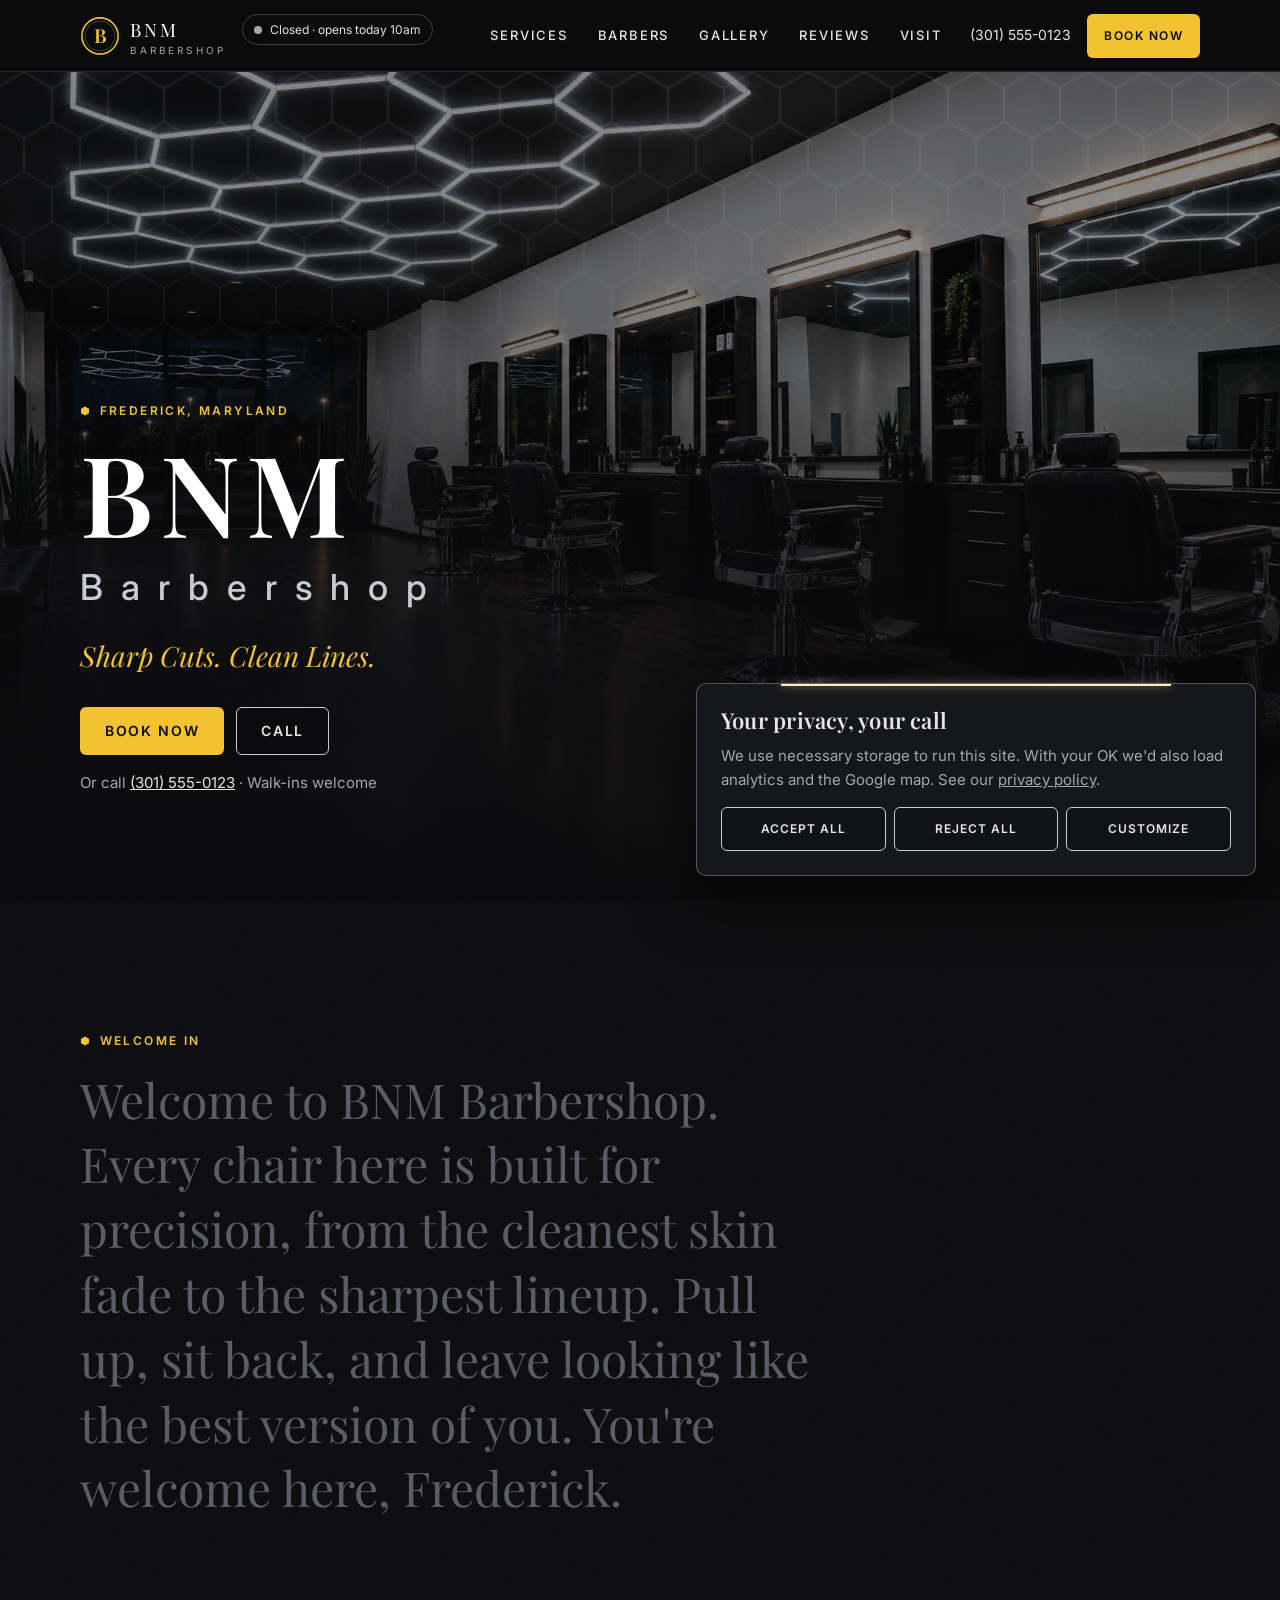
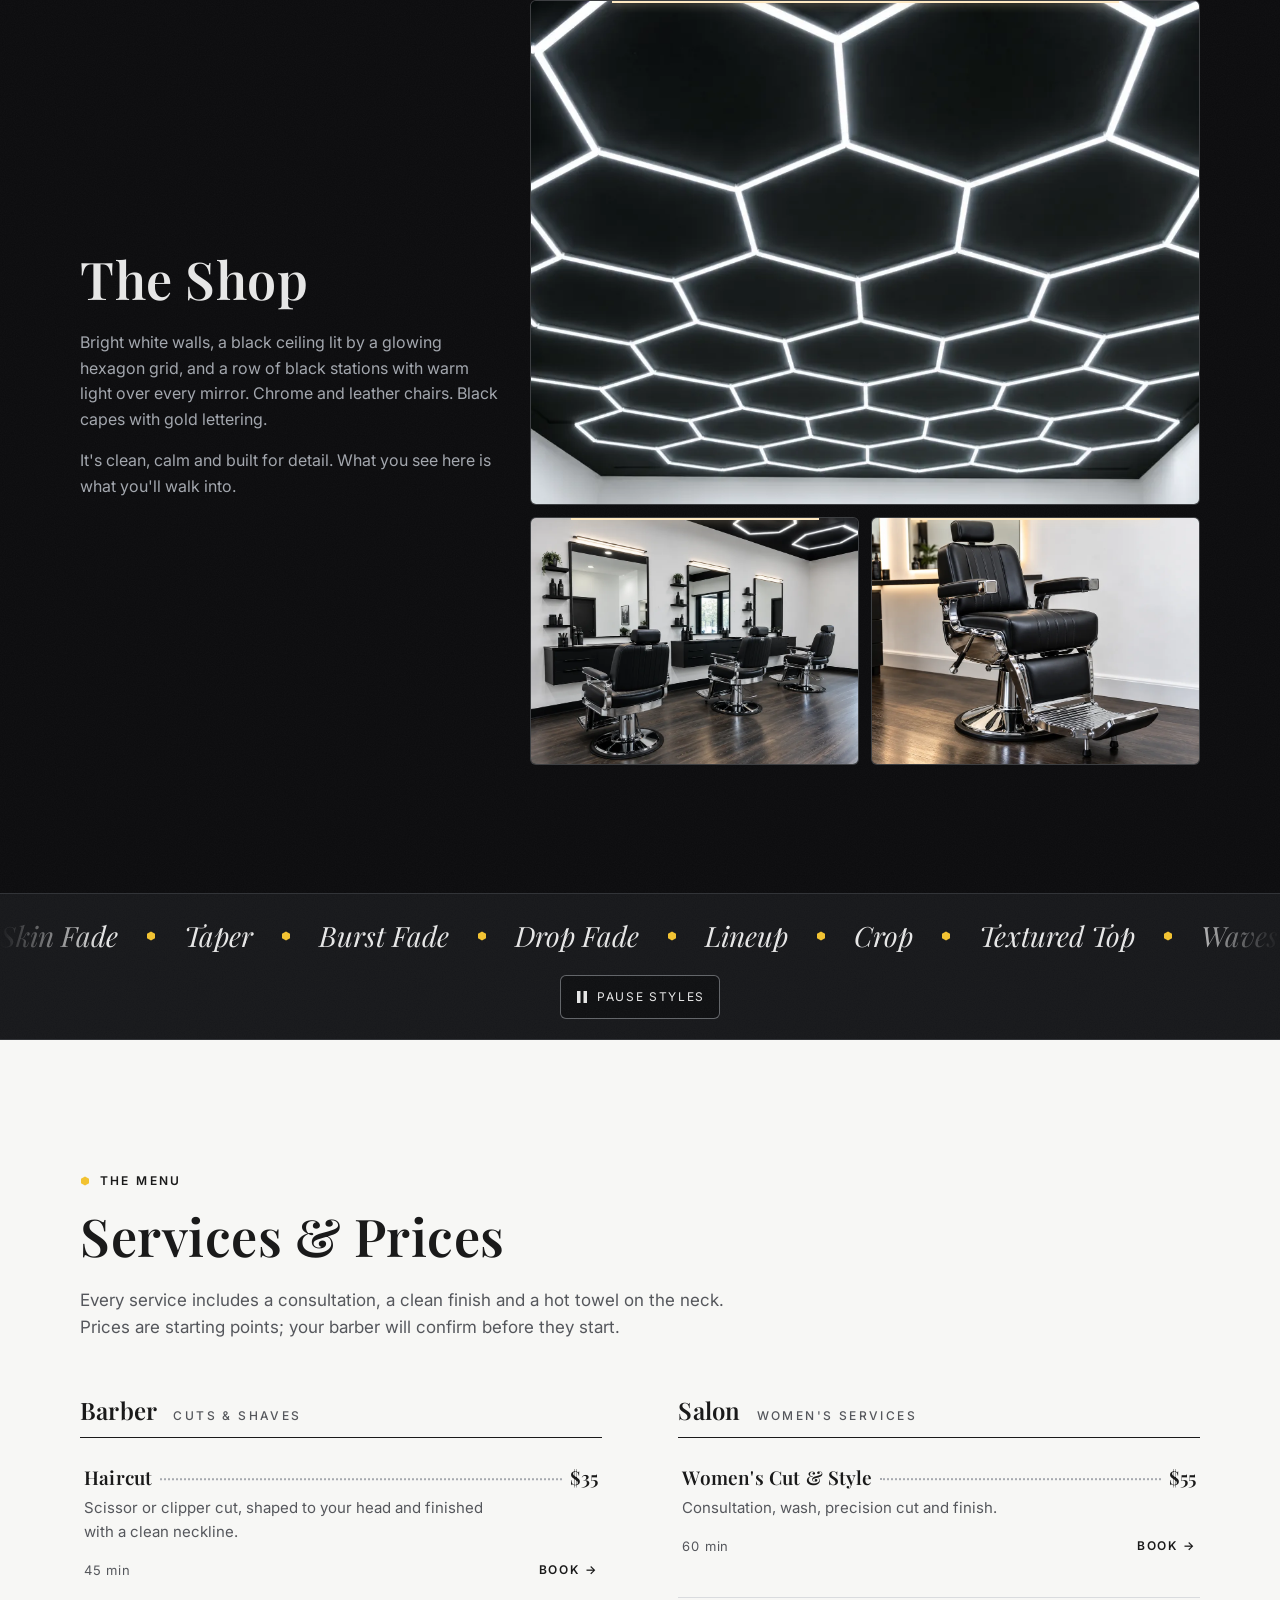
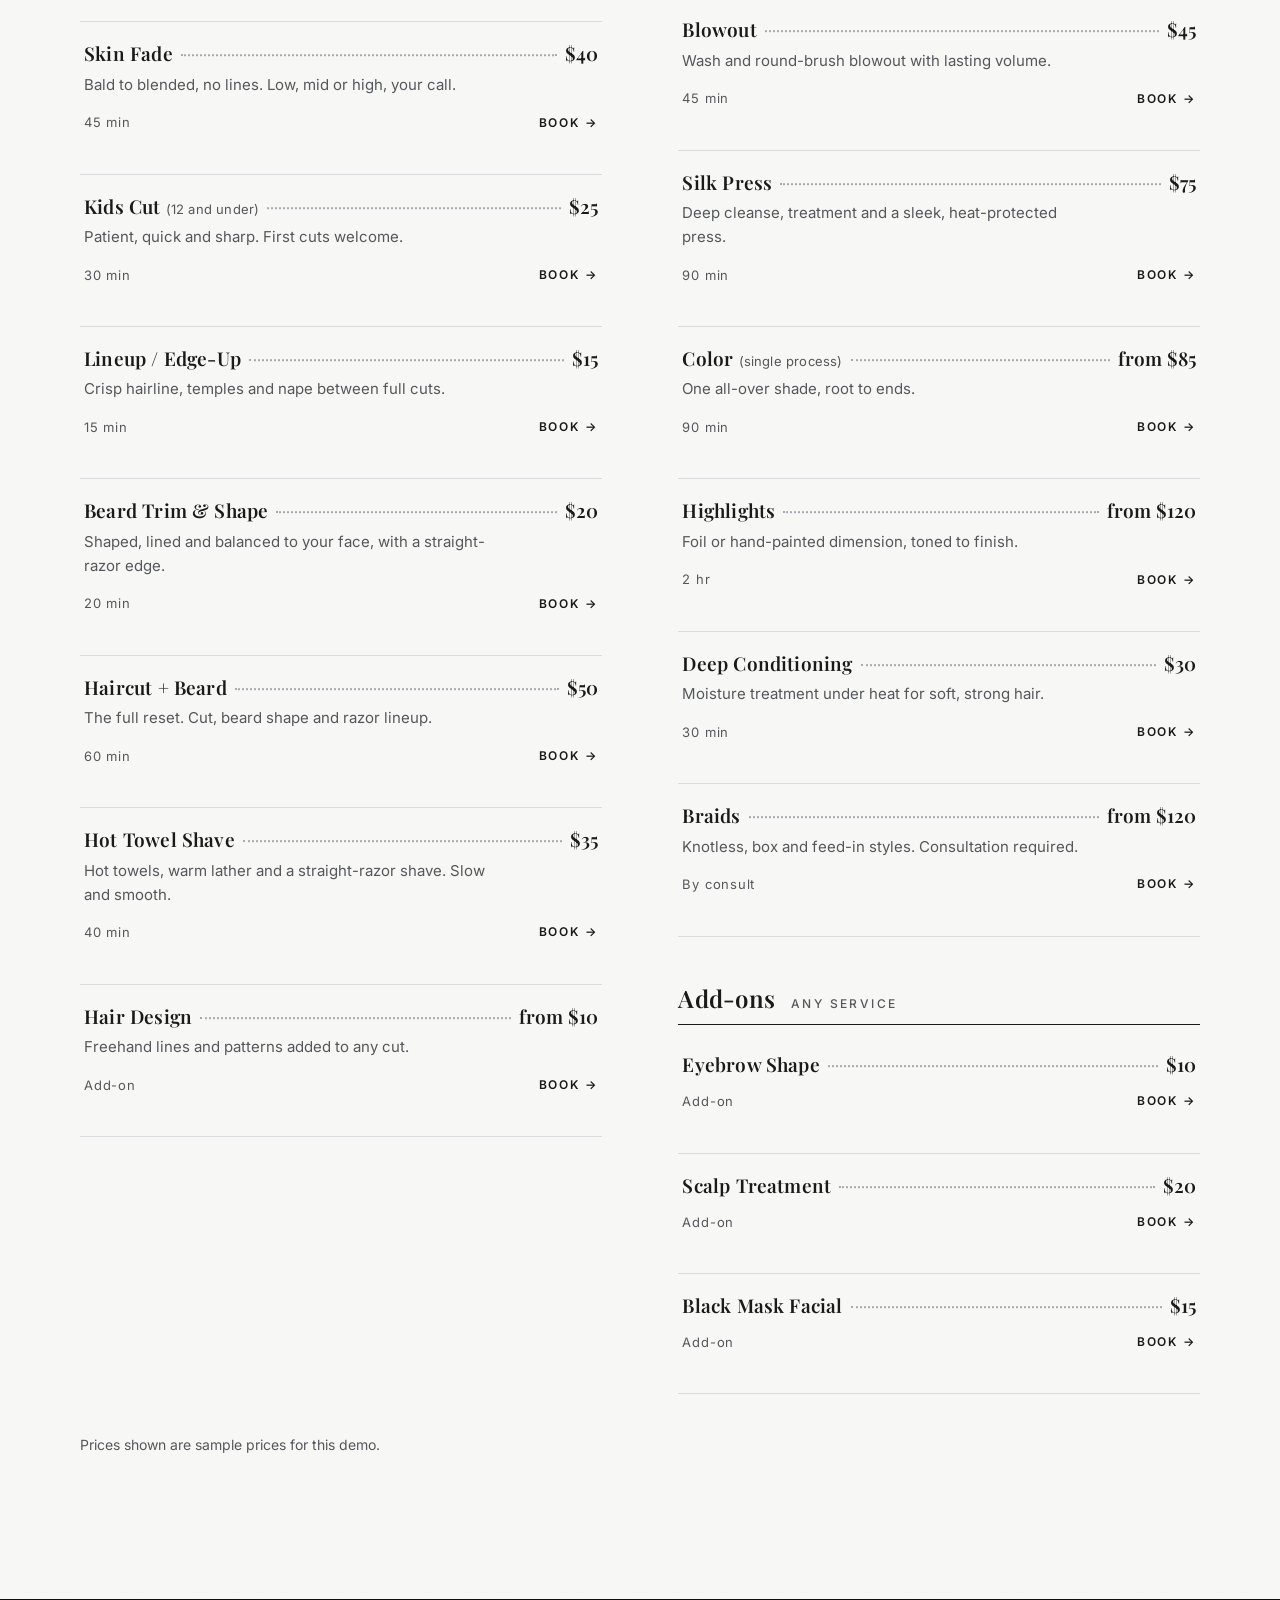
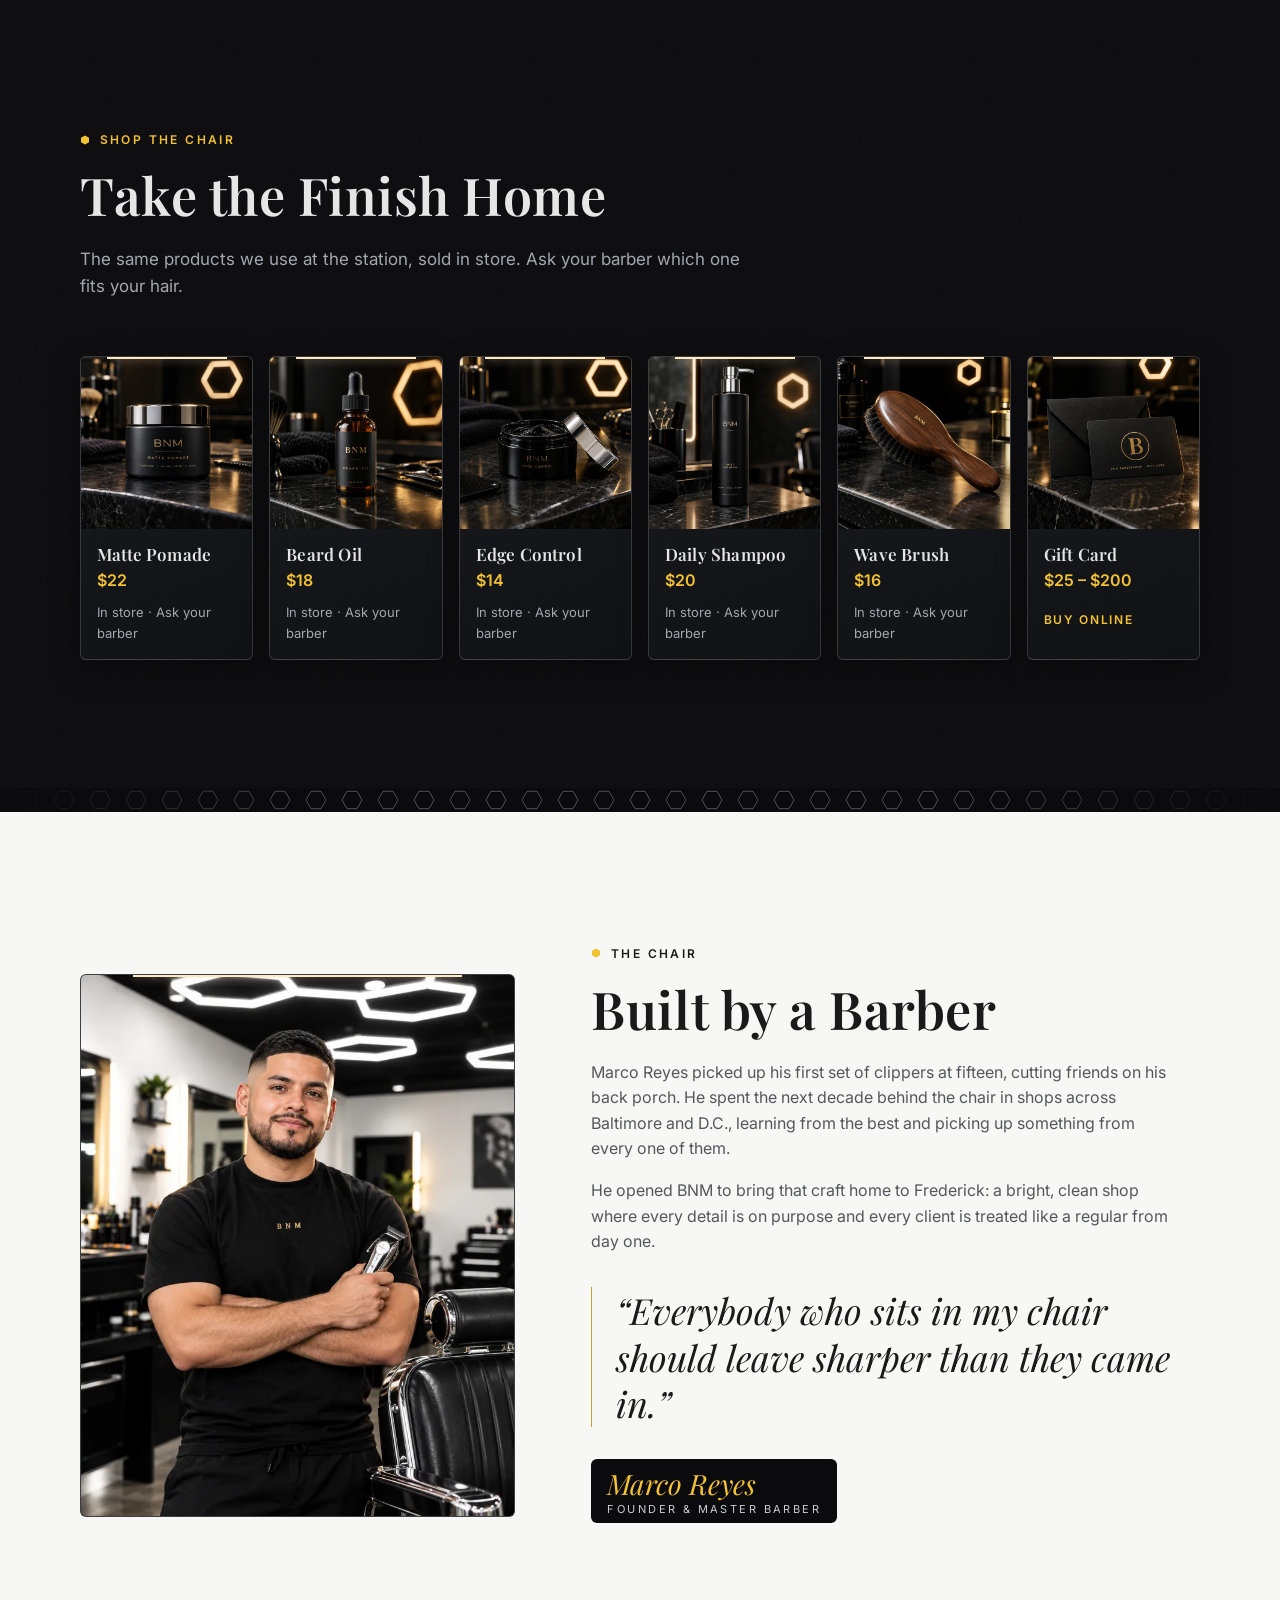
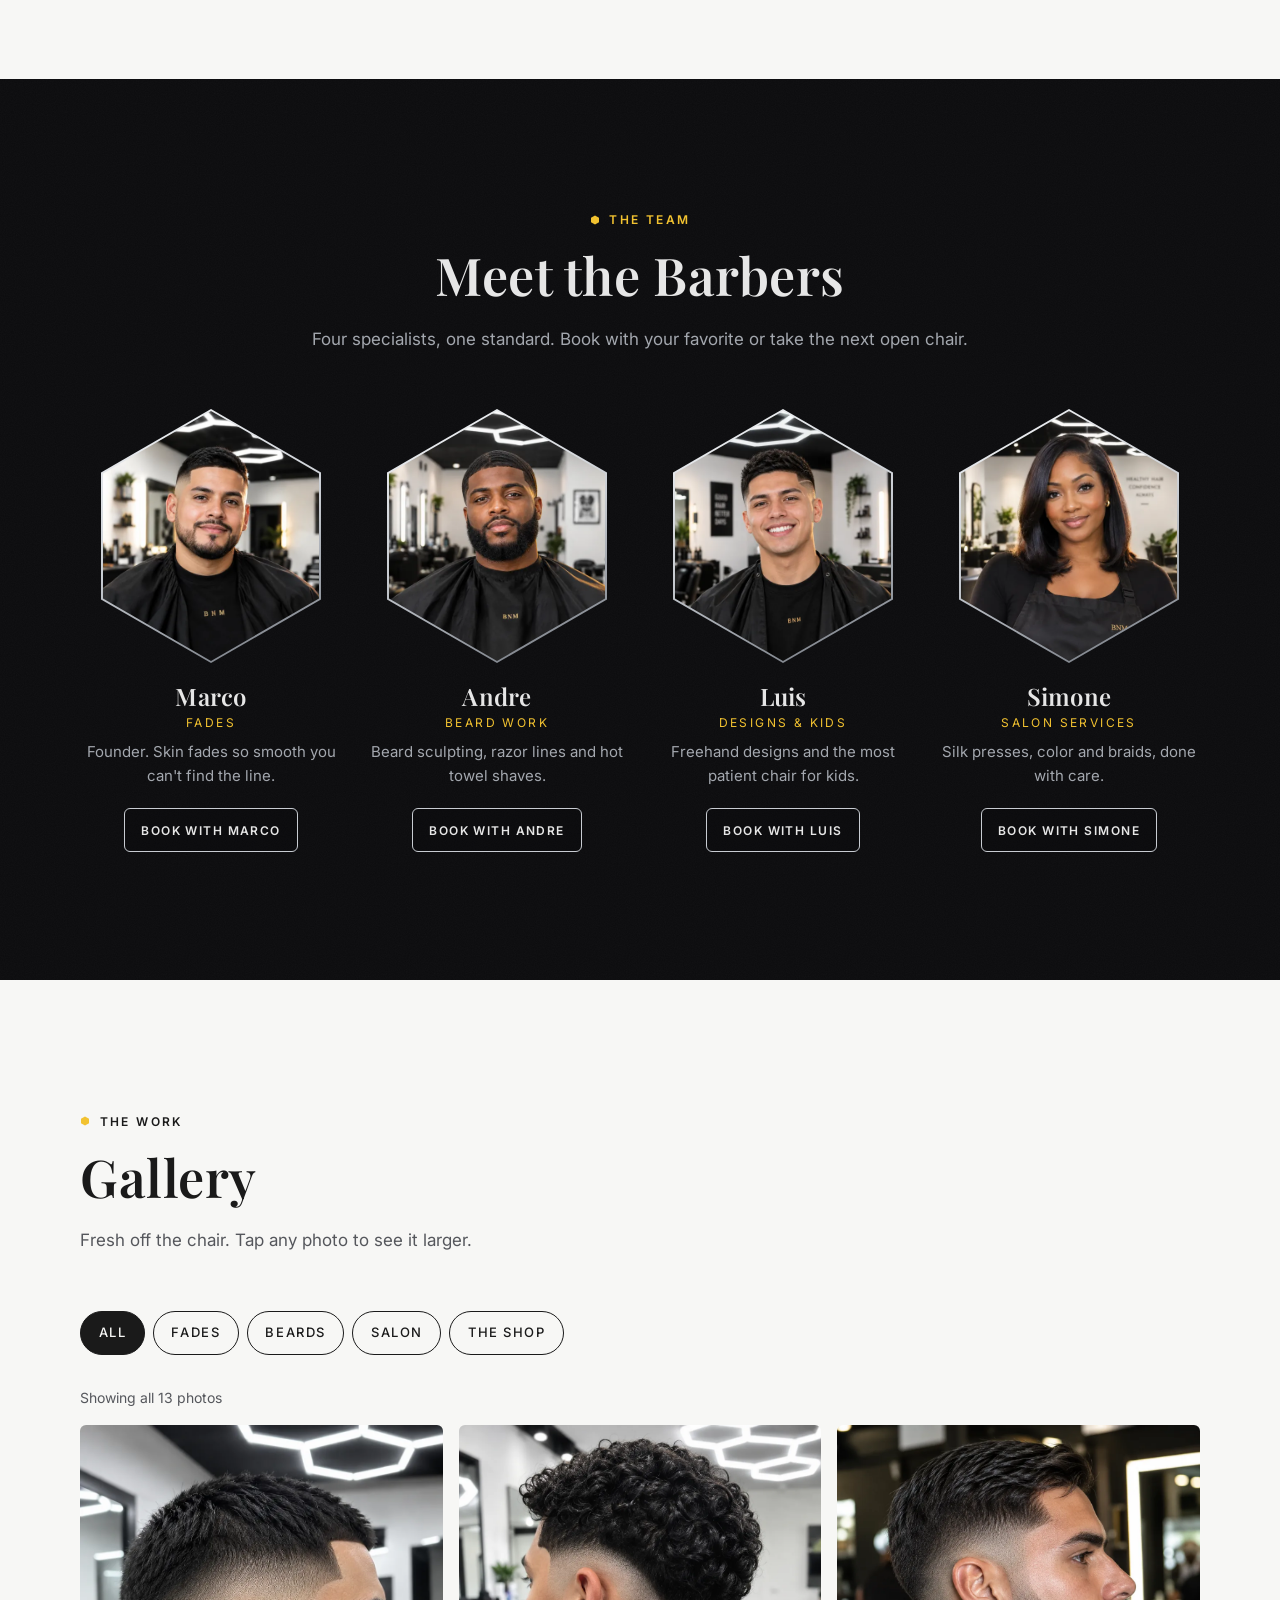
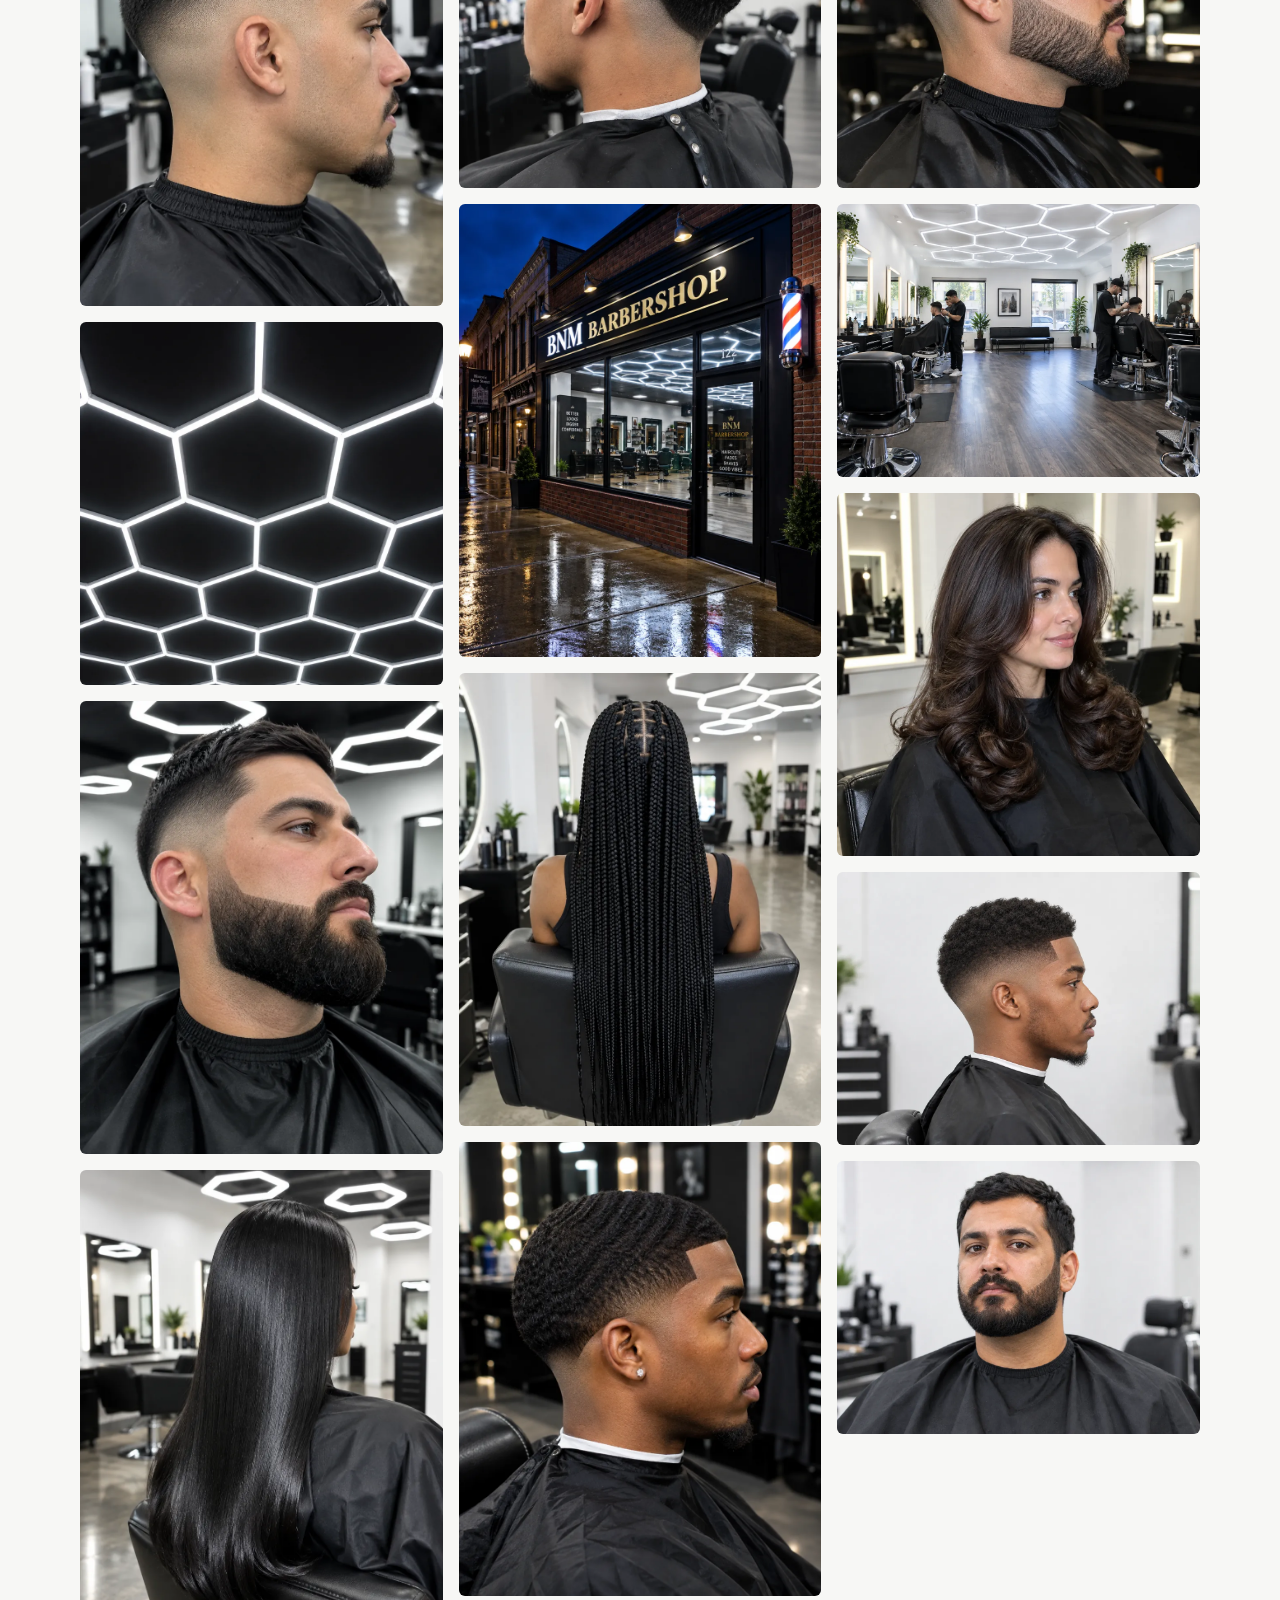
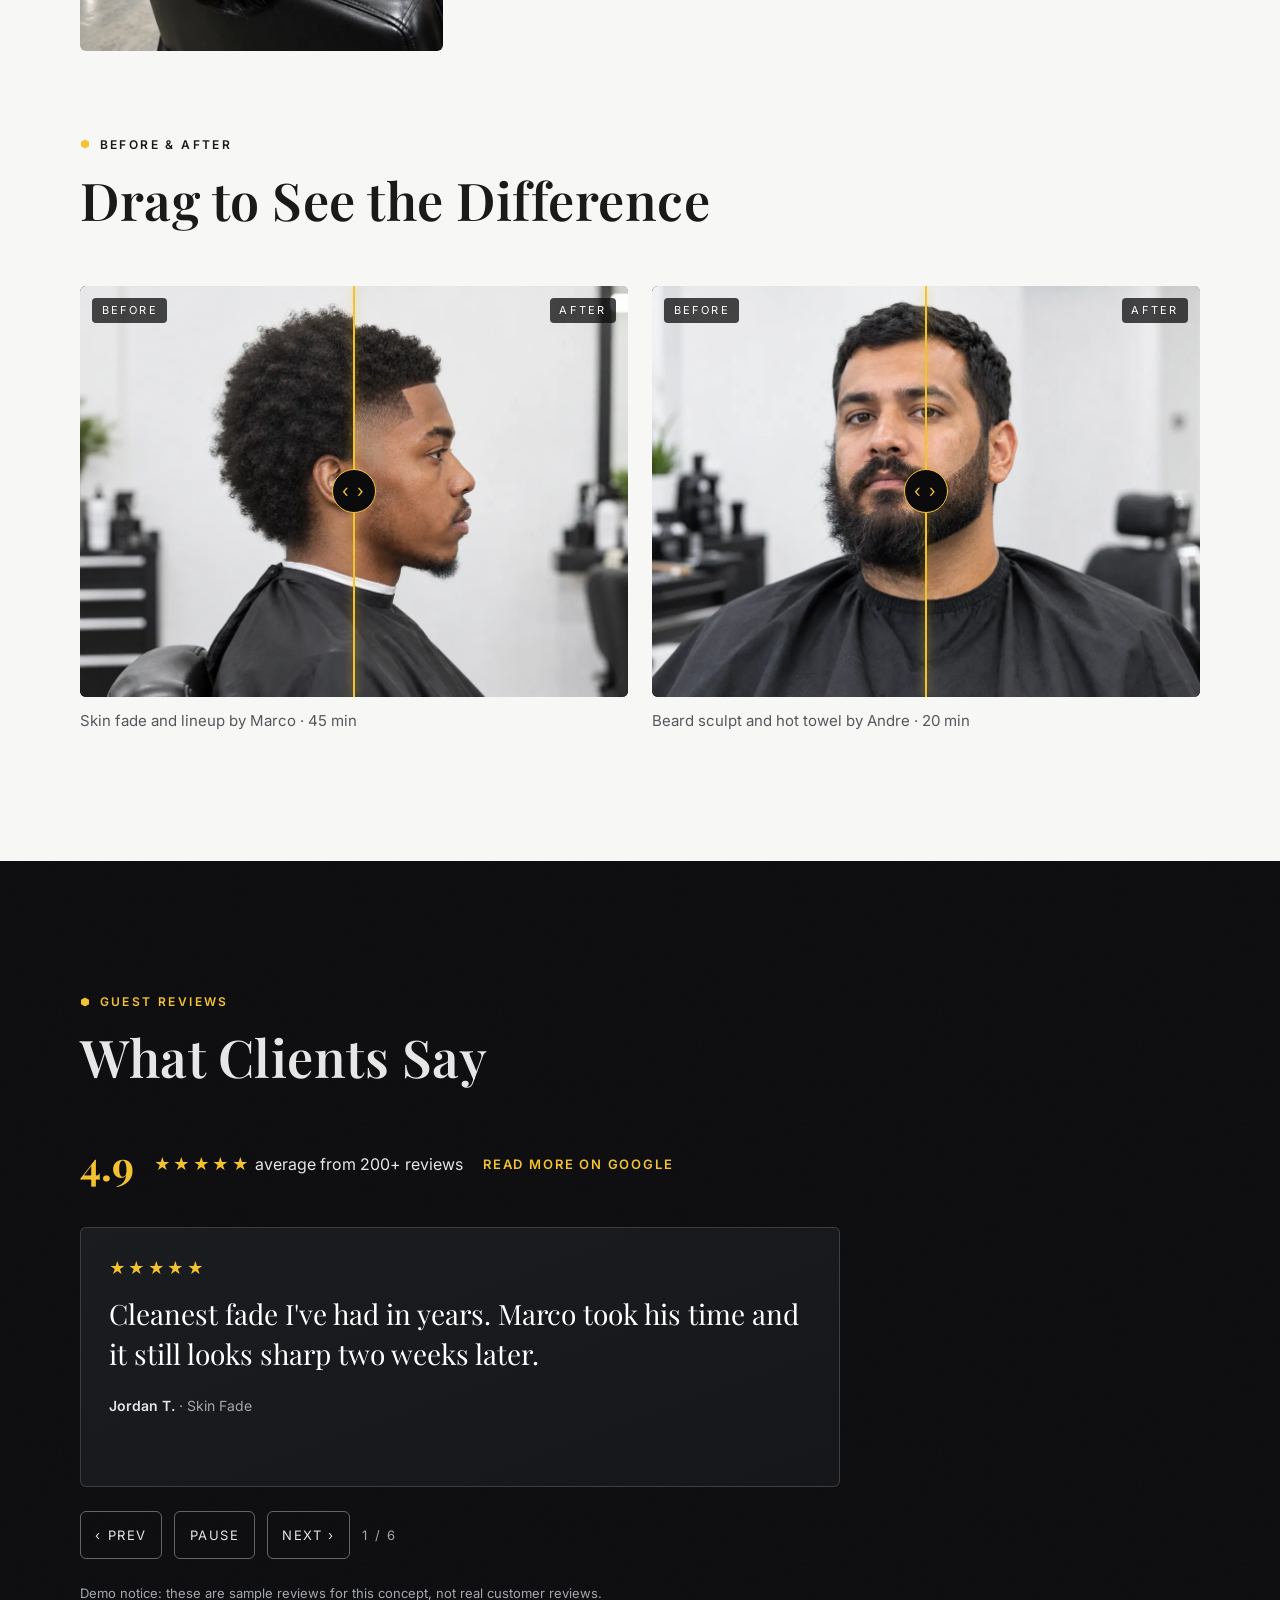
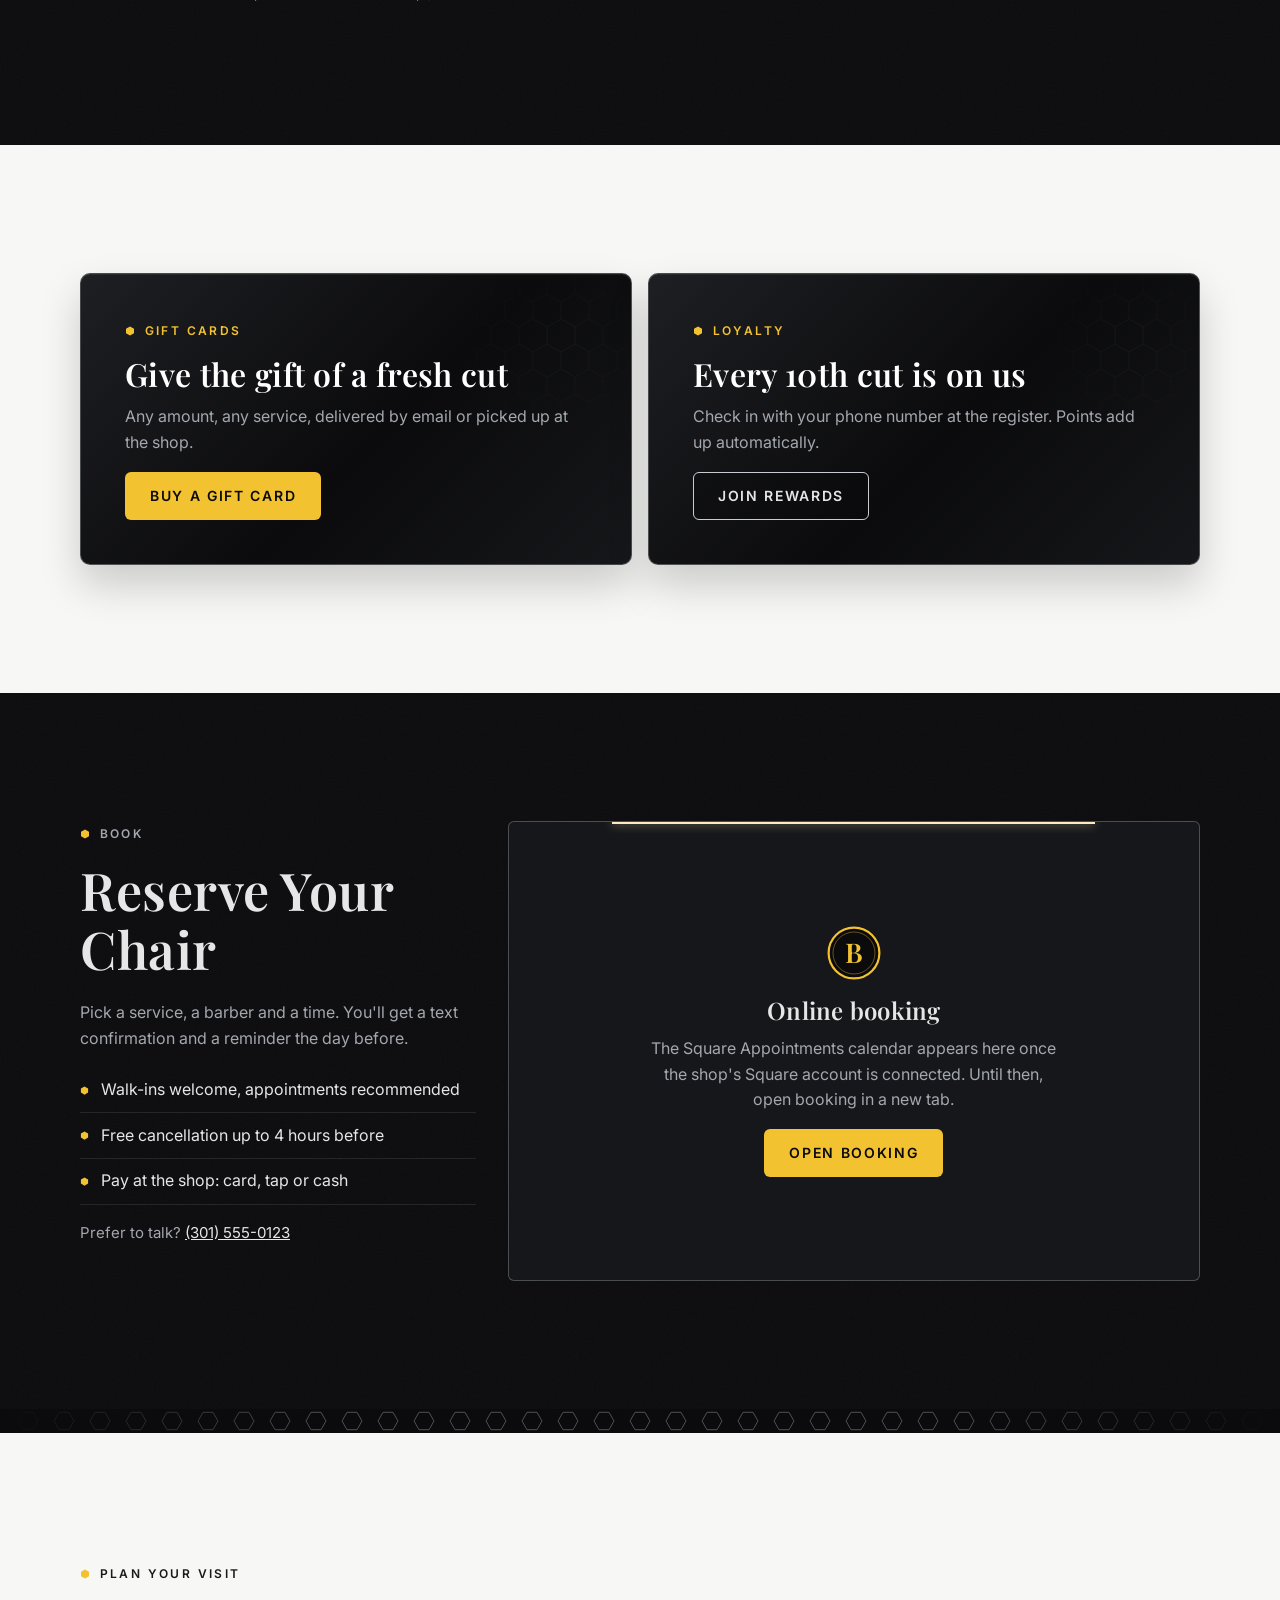
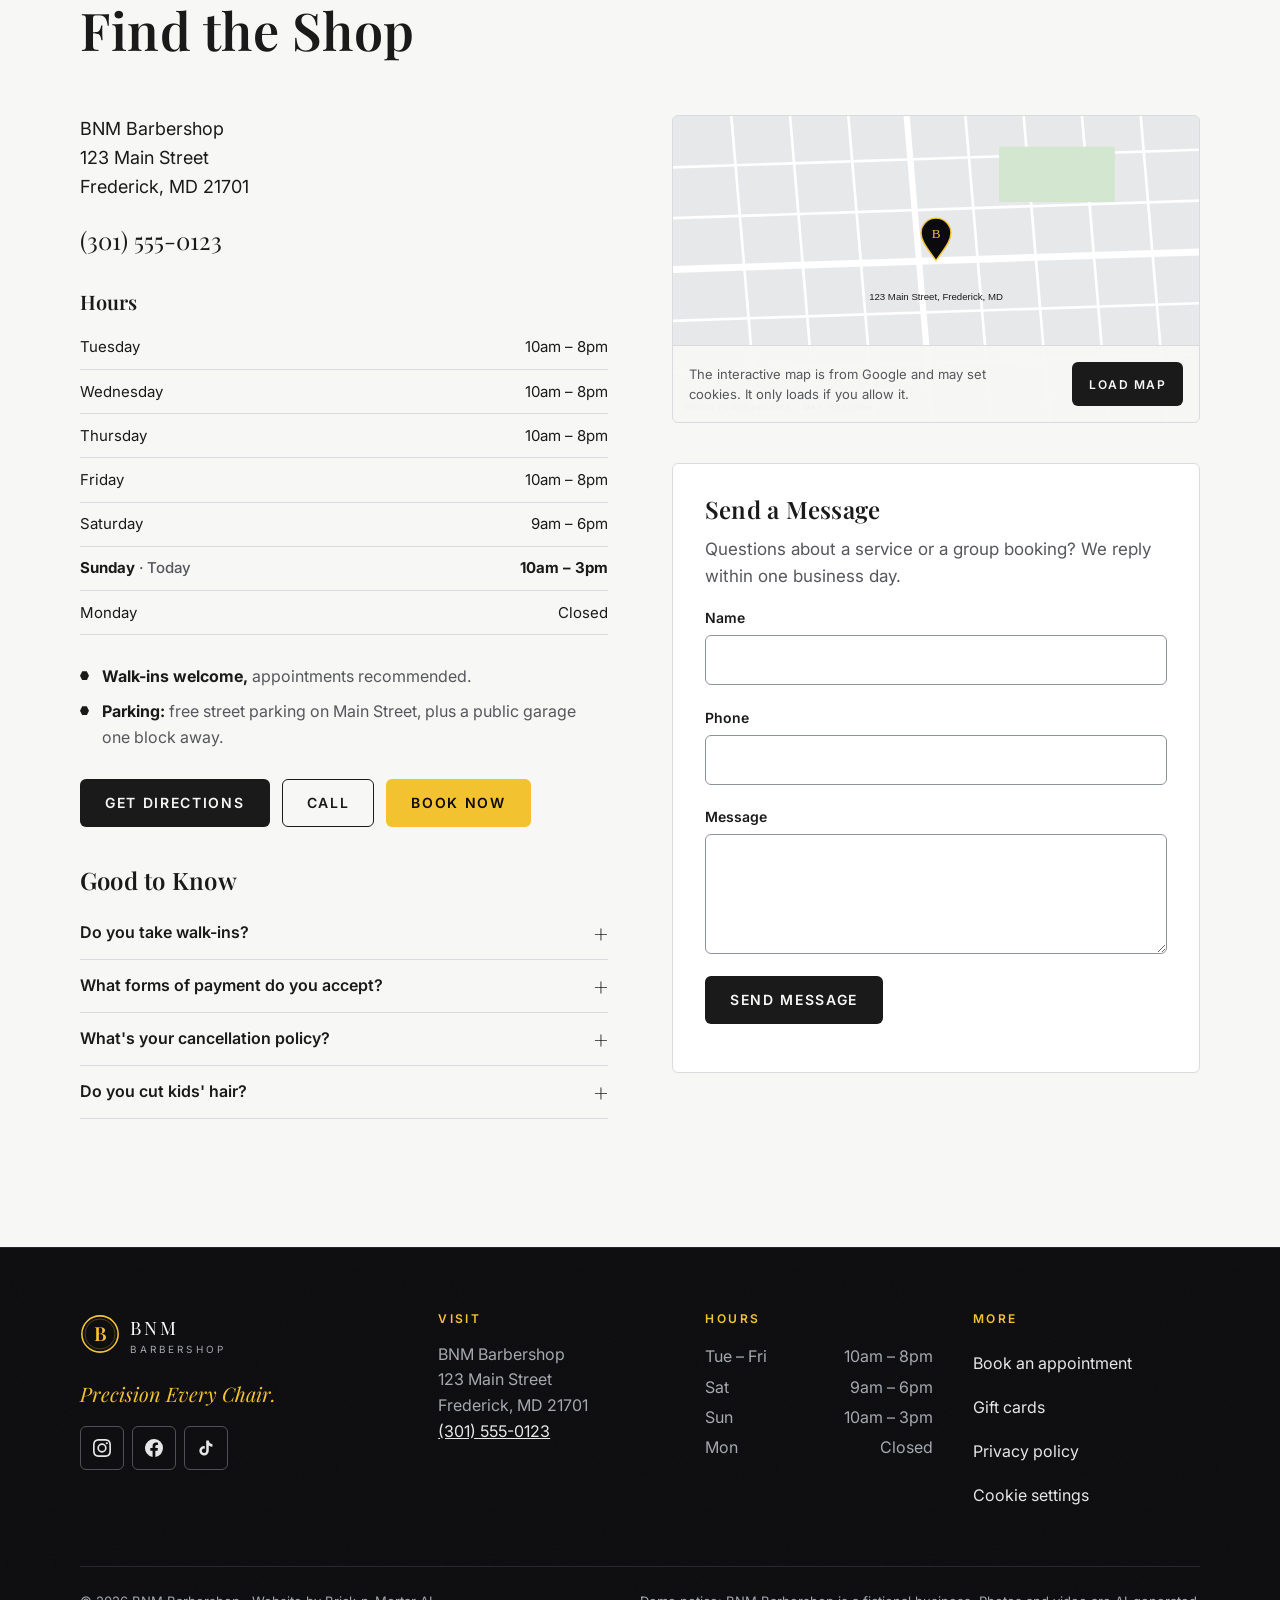
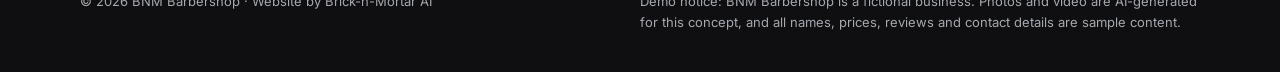
==== index.html @ 08bd1221 "BNM Barbershop demo site Static, Netlify-ready demo site for a fictional barbershop: hero video, wor" ====
<!doctype html>
<html lang="en">
<head>
  <meta charset="utf-8">
  <meta name="viewport" content="width=device-width, initial-scale=1, viewport-fit=cover">
  <title>BNM Barbershop | Fades, Beard Trims &amp; Haircuts in Frederick, MD</title>
  <meta name="description" content="BNM Barbershop in Frederick, MD. Skin fades, lineups, beard sculpting, hot towel shaves and salon services. Walk-ins welcome, appointments recommended.">
  <meta name="theme-color" content="#0B0B0D">
  <link rel="canonical" href="https://bnm-barbershop-demo.netlify.app/">
  <meta property="og:type" content="website">
  <meta property="og:title" content="BNM Barbershop | Sharp Cuts. Clean Lines.">
  <meta property="og:description" content="Precision fades, beard work and salon services in Frederick, MD.">
  <meta property="og:image" content="images/hero-poster-shop-interior.webp">
  <link rel="icon" href="images/favicon.svg" type="image/svg+xml">

  <link rel="preconnect" href="https://fonts.googleapis.com">
  <link rel="preconnect" href="https://fonts.gstatic.com" crossorigin>
  <link rel="stylesheet" href="https://fonts.googleapis.com/css2?family=Inter:wght@400;500;600;700&amp;family=Playfair+Display:ital,wght@0,500;0,600;1,500&amp;display=swap">
  <link rel="preload" as="image" href="images/hero-poster-shop-interior.webp">
  <link rel="stylesheet" href="css/styles.css">
  <script src="js/intro.js"></script>
  <script src="js/main.js" defer></script>

  <script type="application/ld+json">
  {
    "@context": "https://schema.org",
    "@type": "HairSalon",
    "name": "BNM Barbershop",
    "description": "Barbershop and salon in Frederick, MD: skin fades, lineups, beard work, hot towel shaves and women's salon services.",
    "url": "https://bnm-barbershop-demo.netlify.app/",
    "telephone": "+1-301-555-0123",
    "image": "https://bnm-barbershop-demo.netlify.app/images/hero-poster-shop-interior.webp",
    "priceRange": "$$",
    "address": {
      "@type": "PostalAddress",
      "streetAddress": "123 Main Street",
      "addressLocality": "Frederick",
      "addressRegion": "MD",
      "postalCode": "21701",
      "addressCountry": "US"
    },
    "openingHoursSpecification": [
      { "@type": "OpeningHoursSpecification", "dayOfWeek": ["Tuesday", "Wednesday", "Thursday", "Friday"], "opens": "10:00", "closes": "20:00" },
      { "@type": "OpeningHoursSpecification", "dayOfWeek": "Saturday", "opens": "09:00", "closes": "18:00" },
      { "@type": "OpeningHoursSpecification", "dayOfWeek": "Sunday", "opens": "10:00", "closes": "15:00" }
    ]
  }
  </script>
</head>
<body>
  <!-- Shared logo mark -->
  <svg width="0" height="0" class="visually-hidden" aria-hidden="true" focusable="false">
    <symbol id="logo-mark" viewBox="0 0 64 64">
      <circle cx="32" cy="32" r="29" fill="#0B0B0D" stroke="#F2C230" stroke-width="2.5"/>
      <circle cx="32" cy="32" r="24" fill="none" stroke="#F2C230" stroke-width="0.75" stroke-opacity="0.6"/>
      <text x="32" y="43" text-anchor="middle" font-family="Playfair Display, Georgia, serif" font-size="31" font-weight="600" fill="#F2C230">B</text>
    </symbol>
  </svg>

  <a class="skip-link" href="#main">Skip to content</a>

  <!-- Brand intro: shown only when js/intro.js sets .intro-on -->
  <div class="intro" id="intro" aria-hidden="true">
    <div class="intro__hex"></div>
    <svg class="intro__mark" focusable="false"><use href="#logo-mark"/></svg>
    <button class="intro__skip" type="button" tabindex="-1">Skip intro</button>
  </div>

  <div class="progress-line" aria-hidden="true"></div>

  <header class="site-header">
    <div class="container">
      <a class="brand" href="#top" aria-label="BNM Barbershop, back to top">
        <svg class="brand__mark" aria-hidden="true" focusable="false"><use href="#logo-mark"/></svg>
        <span class="brand__word">BNM<span>BARBERSHOP</span></span>
      </a>

      <p class="open-badge" data-open-badge aria-live="polite"><span class="open-badge__dot" aria-hidden="true"></span><span data-open-text>Hours below</span></p>

      <button class="nav-toggle" type="button" aria-expanded="false" aria-controls="site-nav">
        <span class="nav-toggle__bars" aria-hidden="true"></span>
        <span class="visually-hidden">Menu</span>
      </button>

      <nav class="nav" id="site-nav" aria-label="Main">
        <ul class="nav__list">
          <li><a class="nav__link" href="#services">Services</a></li>
          <li><a class="nav__link" href="#barbers">Barbers</a></li>
          <li><a class="nav__link" href="#gallery">Gallery</a></li>
          <li><a class="nav__link" href="#reviews">Reviews</a></li>
          <li><a class="nav__link" href="#visit">Visit</a></li>
        </ul>
        <p class="open-badge open-badge--mobile" data-open-badge><span class="open-badge__dot" aria-hidden="true"></span><span data-open-text>Hours below</span></p>
      </nav>

      <a class="header-phone" href="tel:+13015550123">(301) 555-0123</a>
      <a class="btn btn--gold btn--sm" href="#book">Book Now</a>
    </div>
  </header>

  <main id="main" tabindex="-1">
    <span id="top"></span>

    <!-- ===== Hero ===== -->
    <section class="hero" aria-labelledby="hero-title">
      <div class="hero__media" aria-hidden="true">
        <video class="hero__video" muted loop playsinline preload="none"
               poster="images/hero-poster-shop-interior.webp"
               data-src="videos/hero-shop-interior.mp4"
               data-src-mobile="videos/hero-shop-interior.mp4"></video>
      </div>
      <div class="hero__overlay" aria-hidden="true"></div>
      <div class="hero__hex" aria-hidden="true"></div>

      <div class="container hero__content">
        <p class="eyebrow">Frederick, Maryland</p>
        <h1 class="hero__title" id="hero-title">BNM <span>Barbershop</span></h1>
        <p class="hero__tagline">Sharp Cuts. Clean Lines.</p>
        <div class="btn-row">
          <a class="btn btn--gold" href="#book">Book Now</a>
          <a class="btn btn--chrome" href="tel:+13015550123">Call</a>
        </div>
        <p class="hero__phone">Or call <a href="tel:+13015550123">(301) 555-0123</a> · Walk-ins welcome</p>
      </div>

      <button class="media-toggle" type="button" data-video-toggle aria-pressed="false" hidden>
        <svg viewBox="0 0 14 14" aria-hidden="true" focusable="false"><rect x="2" y="1" width="3.5" height="12" fill="currentColor"/><rect x="8.5" y="1" width="3.5" height="12" fill="currentColor"/></svg>
        <span>Pause video</span>
      </button>
    </section>

    <!-- ===== Welcome ===== -->
    <section class="section section--dark" aria-labelledby="welcome-title">
      <div class="container">
        <p class="eyebrow" id="welcome-title">Welcome In</p>
        <p class="welcome__text" data-light-words>
          Welcome to BNM Barbershop. Every chair here is built for <span class="key">precision</span>, from the cleanest skin fade to the sharpest lineup. Pull up, sit back, and leave looking like the best version of you. You're <span class="key">welcome</span> here, <span class="key">Frederick</span>.
        </p>

        <div class="space">
          <div class="space__copy reveal">
            <h2 class="section-title">The Shop</h2>
            <p>Bright white walls, a black ceiling lit by a glowing hexagon grid, and a row of black stations with warm light over every mirror. Chrome and leather chairs. Black capes with gold lettering.</p>
            <p>It's clean, calm and built for detail. What you see here is what you'll walk into.</p>
          </div>
          <div class="space__grid">
            <figure class="frame reveal"><img src="images/shop-interior-hex-ceiling.webp" width="1000" height="753" loading="lazy" decoding="async" alt="The hexagon LED grid glowing across the shop's black ceiling."></figure>
            <figure class="frame reveal"><img src="images/shop-interior-stations.webp" width="1000" height="753" loading="lazy" decoding="async" alt="Black barber stations with mirrors and a warm light strip above each one."></figure>
            <figure class="frame reveal"><img src="images/shop-interior-chair.webp" width="1000" height="753" loading="lazy" decoding="async" alt="A polished chrome and black leather barber chair."></figure>
          </div>
        </div>
      </div>
    </section>

    <!-- ===== Style ribbon ===== -->
    <section class="ribbon section--station" aria-label="Styles we cut">
      <div class="ribbon__viewport">
        <div class="ribbon__track">
          <ul class="ribbon__list">
            <li>Skin Fade</li><li>Taper</li><li>Burst Fade</li><li>Drop Fade</li><li>Lineup</li><li>Crop</li><li>Textured Top</li>
            <li>Waves</li><li>Twists</li><li>Beard Sculpt</li><li>Bob</li><li>Silk Press</li><li>Braids</li>
          </ul>
          <ul class="ribbon__list" aria-hidden="true">
            <li>Skin Fade</li><li>Taper</li><li>Burst Fade</li><li>Drop Fade</li><li>Lineup</li><li>Crop</li><li>Textured Top</li>
            <li>Waves</li><li>Twists</li><li>Beard Sculpt</li><li>Bob</li><li>Silk Press</li><li>Braids</li>
          </ul>
        </div>
      </div>
      <button class="media-toggle" type="button" data-ribbon-toggle aria-pressed="false">
        <svg viewBox="0 0 14 14" aria-hidden="true" focusable="false"><rect x="2" y="1" width="3.5" height="12" fill="currentColor"/><rect x="8.5" y="1" width="3.5" height="12" fill="currentColor"/></svg>
        <span>Pause styles</span>
      </button>
    </section>

    <!-- ===== Services ===== -->
    <section class="section section--light" id="services" aria-labelledby="services-title">
      <div class="container">
        <div class="section-head">
          <p class="eyebrow">The Menu</p>
          <h2 class="section-title" id="services-title">Services &amp; Prices</h2>
          <p class="section-intro">Every service includes a consultation, a clean finish and a hot towel on the neck. Prices are starting points; your barber will confirm before they start.</p>
        </div>

        <div class="menu-grid">
          <div class="menu-group">
            <h3 class="menu-group__title">Barber <small>Cuts &amp; shaves</small></h3>
            <ul>
              <li class="menu-item"><div class="menu-item__row"><h4 class="menu-item__name">Haircut</h4><span class="menu-item__leader" aria-hidden="true"></span><span class="menu-item__price">$35</span></div>
                <p class="menu-item__desc">Scissor or clipper cut, shaped to your head and finished with a clean neckline.</p>
                <p class="menu-item__meta"><span>45 min</span><a class="text-link" href="#book" data-service="Haircut">Book<span class="visually-hidden"> a haircut</span></a></p></li>
              <li class="menu-item"><div class="menu-item__row"><h4 class="menu-item__name">Skin Fade</h4><span class="menu-item__leader" aria-hidden="true"></span><span class="menu-item__price">$40</span></div>
                <p class="menu-item__desc">Bald to blended, no lines. Low, mid or high, your call.</p>
                <p class="menu-item__meta"><span>45 min</span><a class="text-link" href="#book" data-service="Skin Fade">Book<span class="visually-hidden"> a skin fade</span></a></p></li>
              <li class="menu-item"><div class="menu-item__row"><h4 class="menu-item__name">Kids Cut <small>(12 and under)</small></h4><span class="menu-item__leader" aria-hidden="true"></span><span class="menu-item__price">$25</span></div>
                <p class="menu-item__desc">Patient, quick and sharp. First cuts welcome.</p>
                <p class="menu-item__meta"><span>30 min</span><a class="text-link" href="#book" data-service="Kids Cut">Book<span class="visually-hidden"> a kids cut</span></a></p></li>
              <li class="menu-item"><div class="menu-item__row"><h4 class="menu-item__name">Lineup / Edge-Up</h4><span class="menu-item__leader" aria-hidden="true"></span><span class="menu-item__price">$15</span></div>
                <p class="menu-item__desc">Crisp hairline, temples and nape between full cuts.</p>
                <p class="menu-item__meta"><span>15 min</span><a class="text-link" href="#book" data-service="Lineup">Book<span class="visually-hidden"> a lineup</span></a></p></li>
              <li class="menu-item"><div class="menu-item__row"><h4 class="menu-item__name">Beard Trim &amp; Shape</h4><span class="menu-item__leader" aria-hidden="true"></span><span class="menu-item__price">$20</span></div>
                <p class="menu-item__desc">Shaped, lined and balanced to your face, with a straight-razor edge.</p>
                <p class="menu-item__meta"><span>20 min</span><a class="text-link" href="#book" data-service="Beard Trim">Book<span class="visually-hidden"> a beard trim</span></a></p></li>
              <li class="menu-item"><div class="menu-item__row"><h4 class="menu-item__name">Haircut + Beard</h4><span class="menu-item__leader" aria-hidden="true"></span><span class="menu-item__price">$50</span></div>
                <p class="menu-item__desc">The full reset. Cut, beard shape and razor lineup.</p>
                <p class="menu-item__meta"><span>60 min</span><a class="text-link" href="#book" data-service="Haircut + Beard">Book<span class="visually-hidden"> a haircut and beard</span></a></p></li>
              <li class="menu-item"><div class="menu-item__row"><h4 class="menu-item__name">Hot Towel Shave</h4><span class="menu-item__leader" aria-hidden="true"></span><span class="menu-item__price">$35</span></div>
                <p class="menu-item__desc">Hot towels, warm lather and a straight-razor shave. Slow and smooth.</p>
                <p class="menu-item__meta"><span>40 min</span><a class="text-link" href="#book" data-service="Hot Towel Shave">Book<span class="visually-hidden"> a hot towel shave</span></a></p></li>
              <li class="menu-item"><div class="menu-item__row"><h4 class="menu-item__name">Hair Design</h4><span class="menu-item__leader" aria-hidden="true"></span><span class="menu-item__price">from $10</span></div>
                <p class="menu-item__desc">Freehand lines and patterns added to any cut.</p>
                <p class="menu-item__meta"><span>Add-on</span><a class="text-link" href="#book" data-service="Hair Design">Book<span class="visually-hidden"> a hair design</span></a></p></li>
            </ul>
          </div>

          <div>
            <div class="menu-group">
              <h3 class="menu-group__title">Salon <small>Women's services</small></h3>
              <ul>
                <li class="menu-item"><div class="menu-item__row"><h4 class="menu-item__name">Women's Cut &amp; Style</h4><span class="menu-item__leader" aria-hidden="true"></span><span class="menu-item__price">$55</span></div>
                  <p class="menu-item__desc">Consultation, wash, precision cut and finish.</p>
                  <p class="menu-item__meta"><span>60 min</span><a class="text-link" href="#book" data-service="Women's Cut &amp; Style">Book<span class="visually-hidden"> a women's cut and style</span></a></p></li>
                <li class="menu-item"><div class="menu-item__row"><h4 class="menu-item__name">Blowout</h4><span class="menu-item__leader" aria-hidden="true"></span><span class="menu-item__price">$45</span></div>
                  <p class="menu-item__desc">Wash and round-brush blowout with lasting volume.</p>
                  <p class="menu-item__meta"><span>45 min</span><a class="text-link" href="#book" data-service="Blowout">Book<span class="visually-hidden"> a blowout</span></a></p></li>
                <li class="menu-item"><div class="menu-item__row"><h4 class="menu-item__name">Silk Press</h4><span class="menu-item__leader" aria-hidden="true"></span><span class="menu-item__price">$75</span></div>
                  <p class="menu-item__desc">Deep cleanse, treatment and a sleek, heat-protected press.</p>
                  <p class="menu-item__meta"><span>90 min</span><a class="text-link" href="#book" data-service="Silk Press">Book<span class="visually-hidden"> a silk press</span></a></p></li>
                <li class="menu-item"><div class="menu-item__row"><h4 class="menu-item__name">Color <small>(single process)</small></h4><span class="menu-item__leader" aria-hidden="true"></span><span class="menu-item__price">from $85</span></div>
                  <p class="menu-item__desc">One all-over shade, root to ends.</p>
                  <p class="menu-item__meta"><span>90 min</span><a class="text-link" href="#book" data-service="Color">Book<span class="visually-hidden"> color</span></a></p></li>
                <li class="menu-item"><div class="menu-item__row"><h4 class="menu-item__name">Highlights</h4><span class="menu-item__leader" aria-hidden="true"></span><span class="menu-item__price">from $120</span></div>
                  <p class="menu-item__desc">Foil or hand-painted dimension, toned to finish.</p>
                  <p class="menu-item__meta"><span>2 hr</span><a class="text-link" href="#book" data-service="Highlights">Book<span class="visually-hidden"> highlights</span></a></p></li>
                <li class="menu-item"><div class="menu-item__row"><h4 class="menu-item__name">Deep Conditioning</h4><span class="menu-item__leader" aria-hidden="true"></span><span class="menu-item__price">$30</span></div>
                  <p class="menu-item__desc">Moisture treatment under heat for soft, strong hair.</p>
                  <p class="menu-item__meta"><span>30 min</span><a class="text-link" href="#book" data-service="Deep Conditioning">Book<span class="visually-hidden"> deep conditioning</span></a></p></li>
                <li class="menu-item"><div class="menu-item__row"><h4 class="menu-item__name">Braids</h4><span class="menu-item__leader" aria-hidden="true"></span><span class="menu-item__price">from $120</span></div>
                  <p class="menu-item__desc">Knotless, box and feed-in styles. Consultation required.</p>
                  <p class="menu-item__meta"><span>By consult</span><a class="text-link" href="#book" data-service="Braids consultation">Book<span class="visually-hidden"> a braids consultation</span></a></p></li>
              </ul>
            </div>

            <div class="menu-group menu-group--spaced">
              <h3 class="menu-group__title">Add-ons <small>Any service</small></h3>
              <ul>
                <li class="menu-item"><div class="menu-item__row"><h4 class="menu-item__name">Eyebrow Shape</h4><span class="menu-item__leader" aria-hidden="true"></span><span class="menu-item__price">$10</span></div>
                  <p class="menu-item__meta"><span>Add-on</span><a class="text-link" href="#book" data-service="Eyebrow Shape">Book<span class="visually-hidden"> an eyebrow shape</span></a></p></li>
                <li class="menu-item"><div class="menu-item__row"><h4 class="menu-item__name">Scalp Treatment</h4><span class="menu-item__leader" aria-hidden="true"></span><span class="menu-item__price">$20</span></div>
                  <p class="menu-item__meta"><span>Add-on</span><a class="text-link" href="#book" data-service="Scalp Treatment">Book<span class="visually-hidden"> a scalp treatment</span></a></p></li>
                <li class="menu-item"><div class="menu-item__row"><h4 class="menu-item__name">Black Mask Facial</h4><span class="menu-item__leader" aria-hidden="true"></span><span class="menu-item__price">$15</span></div>
                  <p class="menu-item__meta"><span>Add-on</span><a class="text-link" href="#book" data-service="Black Mask Facial">Book<span class="visually-hidden"> a black mask facial</span></a></p></li>
              </ul>
            </div>
          </div>
        </div>
        <p class="menu-note">Prices shown are sample prices for this demo.</p>
      </div>
    </section>

    <!-- ===== Shop the Chair ===== -->
    <section class="section section--dark" id="shop" aria-labelledby="shop-title">
      <div class="container">
        <div class="section-head">
          <p class="eyebrow">Shop the Chair</p>
          <h2 class="section-title" id="shop-title">Take the Finish Home</h2>
          <p class="section-intro">The same products we use at the station, sold in store. Ask your barber which one fits your hair.</p>
        </div>
        <ul class="products">
          <li class="card reveal"><img src="images/product-pomade.webp" width="600" height="600" loading="lazy" decoding="async" alt="A black jar of BNM matte pomade with a chrome lid.">
            <div class="card__body"><h3 class="card__title">Matte Pomade</h3><span class="card__price">$22</span><p class="card__note">In store · Ask your barber</p></div></li>
          <li class="card reveal"><img src="images/product-beard-oil.webp" width="600" height="600" loading="lazy" decoding="async" alt="An amber dropper bottle of BNM beard oil.">
            <div class="card__body"><h3 class="card__title">Beard Oil</h3><span class="card__price">$18</span><p class="card__note">In store · Ask your barber</p></div></li>
          <li class="card reveal"><img src="images/product-edge-control.webp" width="600" height="600" loading="lazy" decoding="async" alt="A round tin of edge control with a chrome lid.">
            <div class="card__body"><h3 class="card__title">Edge Control</h3><span class="card__price">$14</span><p class="card__note">In store · Ask your barber</p></div></li>
          <li class="card reveal"><img src="images/product-shampoo.webp" width="600" height="600" loading="lazy" decoding="async" alt="A tall black bottle of BNM daily shampoo.">
            <div class="card__body"><h3 class="card__title">Daily Shampoo</h3><span class="card__price">$20</span><p class="card__note">In store · Ask your barber</p></div></li>
          <li class="card reveal"><img src="images/product-wave-brush.webp" width="600" height="600" loading="lazy" decoding="async" alt="An oval wooden wave brush with firm bristles.">
            <div class="card__body"><h3 class="card__title">Wave Brush</h3><span class="card__price">$16</span><p class="card__note">In store · Ask your barber</p></div></li>
          <li class="card reveal"><img src="images/product-gift-card.webp" width="600" height="600" loading="lazy" decoding="async" alt="A black BNM gift card with a gold B monogram.">
            <div class="card__body"><h3 class="card__title">Gift Card</h3><span class="card__price">$25 – $200</span>
              <a class="text-link" href="https://squareup.com/gift/PLACEHOLDER/order" target="_blank" rel="noopener noreferrer">Buy online<span class="visually-hidden"> (opens in a new tab)</span></a></div></li>
        </ul>
      </div>
    </section>

    <hr class="hex-divider" aria-hidden="true">

    <!-- ===== Founder story ===== -->
    <section class="section section--light" id="story" aria-labelledby="story-title">
      <div class="container story">
        <figure class="frame story__portrait reveal">
          <img src="images/founder-marco-reyes-portrait.webp" width="720" height="900" loading="lazy" decoding="async" alt="Founder Marco Reyes, arms crossed and clippers in hand, beside a chrome barber chair in his shop.">
        </figure>
        <div class="story__copy">
          <p class="eyebrow">The Chair</p>
          <h2 class="section-title" id="story-title">Built by a Barber</h2>
          <p>Marco Reyes picked up his first set of clippers at fifteen, cutting friends on his back porch. He spent the next decade behind the chair in shops across Baltimore and D.C., learning from the best and picking up something from every one of them.</p>
          <p>He opened BNM to bring that craft home to Frederick: a bright, clean shop where every detail is on purpose and every client is treated like a regular from day one.</p>
          <blockquote class="pull-quote"><p>“Everybody who sits in my chair should leave sharper than they came in.”</p></blockquote>
          <p class="signature">Marco Reyes<small>Founder &amp; Master Barber</small></p>
        </div>
      </div>
    </section>

    <!-- ===== Team ===== -->
    <section class="section section--dark" id="barbers" aria-labelledby="barbers-title">
      <div class="container">
        <div class="section-head section-head--center">
          <p class="eyebrow">The Team</p>
          <h2 class="section-title" id="barbers-title">Meet the Barbers</h2>
          <p class="section-intro">Four specialists, one standard. Book with your favorite or take the next open chair.</p>
        </div>
        <ul class="team">
          <li class="barber reveal">
            <div class="hex-frame"><img src="images/barber-marco.webp" width="600" height="600" loading="lazy" decoding="async" alt="Marco, smiling in a black BNM cape."></div>
            <h3 class="barber__name">Marco</h3><p class="barber__role">Fades</p>
            <p class="barber__bio">Founder. Skin fades so smooth you can't find the line.</p>
            <a class="btn btn--chrome btn--sm" href="#book" data-barber="Marco">Book with Marco</a>
          </li>
          <li class="barber reveal">
            <div class="hex-frame"><img src="images/barber-andre.webp" width="600" height="600" loading="lazy" decoding="async" alt="Andre, with a full, sharply shaped beard."></div>
            <h3 class="barber__name">Andre</h3><p class="barber__role">Beard Work</p>
            <p class="barber__bio">Beard sculpting, razor lines and hot towel shaves.</p>
            <a class="btn btn--chrome btn--sm" href="#book" data-barber="Andre">Book with Andre</a>
          </li>
          <li class="barber reveal">
            <div class="hex-frame"><img src="images/barber-luis.webp" width="600" height="600" loading="lazy" decoding="async" alt="Luis, with a short cut and a freehand design line."></div>
            <h3 class="barber__name">Luis</h3><p class="barber__role">Designs &amp; Kids</p>
            <p class="barber__bio">Freehand designs and the most patient chair for kids.</p>
            <a class="btn btn--chrome btn--sm" href="#book" data-barber="Luis">Book with Luis</a>
          </li>
          <li class="barber reveal">
            <div class="hex-frame"><img src="images/barber-simone.webp" width="600" height="600" loading="lazy" decoding="async" alt="Simone, smiling, with glossy shoulder-length silk-pressed hair."></div>
            <h3 class="barber__name">Simone</h3><p class="barber__role">Salon Services</p>
            <p class="barber__bio">Silk presses, color and braids, done with care.</p>
            <a class="btn btn--chrome btn--sm" href="#book" data-barber="Simone">Book with Simone</a>
          </li>
        </ul>
      </div>
    </section>

    <!-- ===== Gallery ===== -->
    <section class="section section--light" id="gallery" aria-labelledby="gallery-title">
      <div class="container">
        <div class="section-head">
          <p class="eyebrow">The Work</p>
          <h2 class="section-title" id="gallery-title">Gallery</h2>
          <p class="section-intro">Fresh off the chair. Tap any photo to see it larger.</p>
        </div>

        <div class="filters" role="group" aria-label="Filter gallery">
          <button class="filter-btn" type="button" data-filter="all" aria-pressed="true">All</button>
          <button class="filter-btn" type="button" data-filter="fades" aria-pressed="false">Fades</button>
          <button class="filter-btn" type="button" data-filter="beards" aria-pressed="false">Beards</button>
          <button class="filter-btn" type="button" data-filter="salon" aria-pressed="false">Salon</button>
          <button class="filter-btn" type="button" data-filter="shop" aria-pressed="false">The Shop</button>
        </div>
        <p class="gallery-count" aria-live="polite" data-gallery-count>Showing all 13 photos</p>

        <ul class="masonry" data-gallery>
          <li class="masonry__item" data-cat="fades"><button class="masonry__btn" type="button" data-caption="Skin fade"><img src="images/gallery-fade-skin-fade.webp" width="829" height="1100" loading="lazy" decoding="async" alt="Side profile of a high skin fade blended to bare skin, with a sharp lineup."></button></li>
          <li class="masonry__item" data-cat="shop"><button class="masonry__btn" type="button" data-caption="The hexagon ceiling"><img src="images/gallery-shop-hex-ceiling-detail.webp" width="1000" height="1000" loading="lazy" decoding="async" alt="Close-up of the glowing hexagon LED ceiling."></button></li>
          <li class="masonry__item" data-cat="beards"><button class="masonry__btn" type="button" data-caption="Beard sculpt"><img src="images/gallery-beard-sculpt.webp" width="880" height="1100" loading="lazy" decoding="async" alt="Profile of a full beard sculpted with a crisp cheek line."></button></li>
          <li class="masonry__item" data-cat="salon"><button class="masonry__btn" type="button" data-caption="Silk press"><img src="images/gallery-salon-silk-press.webp" width="829" height="1100" loading="lazy" decoding="async" alt="Long, straight, glossy hair after a silk press."></button></li>
          <li class="masonry__item" data-cat="fades"><button class="masonry__btn" type="button" data-caption="Burst fade"><img src="images/gallery-fade-burst-fade.webp" width="1000" height="1000" loading="lazy" decoding="async" alt="A burst fade curving around the ear."></button></li>
          <li class="masonry__item" data-cat="shop"><button class="masonry__btn" type="button" data-caption="Storefront at night"><img src="images/gallery-shop-storefront-night.webp" width="880" height="1100" loading="lazy" decoding="async" alt="The BNM storefront at night with a lit sign, big glass windows, brick base and barber pole."></button></li>
          <li class="masonry__item" data-cat="salon"><button class="masonry__btn" type="button" data-caption="Braids"><img src="images/gallery-salon-braids.webp" width="880" height="1100" loading="lazy" decoding="async" alt="Long, neat braids falling down the back."></button></li>
          <li class="masonry__item" data-cat="fades"><button class="masonry__btn" type="button" data-caption="Drop fade and lineup"><img src="images/gallery-fade-drop-fade-lineup.webp" width="880" height="1100" loading="lazy" decoding="async" alt="A drop fade that dips behind the ear, finished with a clean lineup."></button></li>
          <li class="masonry__item" data-cat="beards"><button class="masonry__btn" type="button" data-caption="Beard trim and shape"><img src="images/gallery-beard-trim-shape.webp" width="1000" height="1000" loading="lazy" decoding="async" alt="A short, neatly trimmed beard shaped along the jaw."></button></li>
          <li class="masonry__item" data-cat="shop"><button class="masonry__btn" type="button" data-caption="The floor"><img src="images/gallery-shop-stations-wide.webp" width="1100" height="829" loading="lazy" decoding="async" alt="Wide view of the shop floor: barbers at work under the hexagon ceiling, with mirrors and chrome chairs."></button></li>
          <li class="masonry__item" data-cat="salon"><button class="masonry__btn" type="button" data-caption="Blowout"><img src="images/gallery-salon-blowout.webp" width="1000" height="1000" loading="lazy" decoding="async" alt="Full, bouncy hair after a round-brush blowout."></button></li>
          <li class="masonry__item" data-cat="fades"><button class="masonry__btn" type="button" data-caption="Fade, after"><img src="images/before-after-fade-after.webp" width="1100" height="829" loading="lazy" decoding="async" alt="A fresh skin fade with a crisp lineup."></button></li>
          <li class="masonry__item" data-cat="beards"><button class="masonry__btn" type="button" data-caption="Beard, after"><img src="images/before-after-beard-after.webp" width="1100" height="829" loading="lazy" decoding="async" alt="A sculpted beard with razor-sharp cheek and neck lines."></button></li>
        </ul>

        <div class="ba-wrap">
          <div class="section-head">
            <p class="eyebrow">Before &amp; After</p>
            <h3 class="section-title">Drag to See the Difference</h3>
          </div>
          <div class="ba-grid">
            <figure class="ba">
              <div class="ba__stage">
                <img src="images/before-after-fade-before.webp" width="1100" height="829" loading="lazy" decoding="async" alt="Before: overgrown, uneven hair.">
                <img class="ba__after" src="images/before-after-fade-after.webp" width="1100" height="829" loading="lazy" decoding="async" alt="After: a clean skin fade with a sharp lineup.">
                <span class="ba__label ba__label--before" aria-hidden="true">Before</span>
                <span class="ba__label ba__label--after" aria-hidden="true">After</span>
                <span class="ba__handle" aria-hidden="true"></span>
                <input class="ba__range" type="range" min="0" max="100" value="50" aria-label="Before and after slider, skin fade. Move to reveal more of the before or after photo.">
              </div>
              <figcaption>Skin fade and lineup by Marco · 45 min</figcaption>
            </figure>
            <figure class="ba">
              <div class="ba__stage">
                <img src="images/before-after-beard-before.webp" width="1100" height="829" loading="lazy" decoding="async" alt="Before: a full, untrimmed beard.">
                <img class="ba__after" src="images/before-after-beard-after.webp" width="1100" height="829" loading="lazy" decoding="async" alt="After: a sculpted beard with clean razor lines.">
                <span class="ba__label ba__label--before" aria-hidden="true">Before</span>
                <span class="ba__label ba__label--after" aria-hidden="true">After</span>
                <span class="ba__handle" aria-hidden="true"></span>
                <input class="ba__range" type="range" min="0" max="100" value="50" aria-label="Before and after slider, beard sculpt. Move to reveal more of the before or after photo.">
              </div>
              <figcaption>Beard sculpt and hot towel by Andre · 20 min</figcaption>
            </figure>
          </div>
        </div>
      </div>
    </section>

    <!-- ===== Reviews ===== -->
    <section class="section section--dark" id="reviews" aria-labelledby="reviews-title">
      <div class="container">
        <div class="section-head">
          <p class="eyebrow">Guest Reviews</p>
          <h2 class="section-title" id="reviews-title">What Clients Say</h2>
        </div>
        <div class="rating-line">
          <strong>4.9</strong>
          <span><span class="stars" aria-hidden="true">★★★★★</span><span class="visually-hidden">4.9 out of 5 stars</span> average from 200+ reviews</span>
          <a class="text-link" href="https://www.google.com/maps/search/?api=1&amp;query=BNM+Barbershop+Frederick+MD" target="_blank" rel="noopener noreferrer">Read more on Google<span class="visually-hidden"> (opens in a new tab)</span></a>
        </div>

        <div class="reviews" data-carousel aria-roledescription="carousel" aria-label="Guest reviews">
          <figure class="review" aria-roledescription="slide" aria-label="1 of 6">
            <span class="stars" aria-hidden="true">★★★★★</span><span class="visually-hidden">5 out of 5 stars</span>
            <blockquote><p>Cleanest fade I've had in years. Marco took his time and it still looks sharp two weeks later.</p></blockquote>
            <figcaption><strong>Jordan T.</strong> · Skin Fade</figcaption>
          </figure>
          <figure class="review" aria-roledescription="slide" aria-label="2 of 6">
            <span class="stars" aria-hidden="true">★★★★★</span><span class="visually-hidden">5 out of 5 stars</span>
            <blockquote><p>Andre is a beard artist. The hot towel at the end is worth the trip alone.</p></blockquote>
            <figcaption><strong>Chris M.</strong> · Haircut + Beard</figcaption>
          </figure>
          <figure class="review" aria-roledescription="slide" aria-label="3 of 6">
            <span class="stars" aria-hidden="true">★★★★★</span><span class="visually-hidden">5 out of 5 stars</span>
            <blockquote><p>My son actually looks forward to haircuts now. Luis is so patient with him.</p></blockquote>
            <figcaption><strong>Danielle R.</strong> · Kids Cut</figcaption>
          </figure>
          <figure class="review" aria-roledescription="slide" aria-label="4 of 6">
            <span class="stars" aria-hidden="true">★★★★★</span><span class="visually-hidden">5 out of 5 stars</span>
            <blockquote><p>Best silk press in Frederick. Simone listened, protected my ends, and it lasted all week.</p></blockquote>
            <figcaption><strong>Aisha K.</strong> · Silk Press</figcaption>
          </figure>
          <figure class="review" aria-roledescription="slide" aria-label="5 of 6">
            <span class="stars" aria-hidden="true">★★★★★</span><span class="visually-hidden">5 out of 5 stars</span>
            <blockquote><p>Booked online in a minute, in the chair on time. The shop looks even better in person.</p></blockquote>
            <figcaption><strong>Marcus W.</strong> · Haircut</figcaption>
          </figure>
          <figure class="review" aria-roledescription="slide" aria-label="6 of 6">
            <span class="stars" aria-hidden="true">★★★★☆</span><span class="visually-hidden">4 out of 5 stars</span>
            <blockquote><p>Busy Saturday so I waited a bit as a walk-in, but the lineup was perfect. I'll book next time.</p></blockquote>
            <figcaption><strong>Kevin P.</strong> · Lineup</figcaption>
          </figure>
        </div>
        <div class="carousel-controls">
          <button class="icon-btn" type="button" data-carousel-prev aria-label="Previous review">‹ Prev</button>
          <button class="icon-btn" type="button" data-carousel-toggle aria-pressed="false">Pause</button>
          <button class="icon-btn" type="button" data-carousel-next aria-label="Next review">Next ›</button>
          <span class="lightbox__count" data-carousel-status aria-live="polite"></span>
        </div>
        <p class="sample-note">Demo notice: these are sample reviews for this concept, not real customer reviews.</p>
      </div>
    </section>

    <!-- ===== Gift & loyalty ===== -->
    <section class="section section--light" aria-label="Gift cards and loyalty">
      <div class="container perks">
        <div class="perk reveal">
          <p class="eyebrow">Gift Cards</p>
          <h2 class="perk__title">Give the gift of a fresh cut</h2>
          <p>Any amount, any service, delivered by email or picked up at the shop.</p>
          <a class="btn btn--gold" href="https://squareup.com/gift/PLACEHOLDER/order" target="_blank" rel="noopener noreferrer">Buy a Gift Card<span class="visually-hidden"> (opens in a new tab)</span></a>
        </div>
        <div class="perk reveal">
          <p class="eyebrow">Loyalty</p>
          <h2 class="perk__title">Every 10th cut is on us</h2>
          <p>Check in with your phone number at the register. Points add up automatically.</p>
          <a class="btn btn--chrome" href="https://squareup.com/loyalty/PLACEHOLDER" target="_blank" rel="noopener noreferrer">Join Rewards<span class="visually-hidden"> (opens in a new tab)</span></a>
        </div>
      </div>
    </section>

    <!-- ===== Book ===== -->
    <section class="section section--dark" id="book" aria-labelledby="book-title" tabindex="-1">
      <div class="container book">
        <div class="book__aside">
          <p class="eyebrow">Book</p>
          <h2 class="section-title" id="book-title">Reserve Your Chair</h2>
          <p class="book__barber-note" data-book-note hidden aria-live="polite"></p>
          <p>Pick a service, a barber and a time. You'll get a text confirmation and a reminder the day before.</p>
          <ul class="book__list">
            <li>Walk-ins welcome, appointments recommended</li>
            <li>Free cancellation up to 4 hours before</li>
            <li>Pay at the shop: card, tap or cash</li>
          </ul>
          <p class="hero__phone">Prefer to talk? <a href="tel:+13015550123">(301) 555-0123</a></p>
        </div>
        <div class="book__embed" data-booking-embed data-embed-url="https://square.site/book/PLACEHOLDER">
          <div class="book__placeholder">
            <svg class="brand__mark" width="56" height="56" aria-hidden="true" focusable="false"><use href="#logo-mark"/></svg>
            <h3>Online booking</h3>
            <p>The Square Appointments calendar appears here once the shop's Square account is connected. Until then, open booking in a new tab.</p>
            <a class="btn btn--gold" href="https://square.site/book/PLACEHOLDER" target="_blank" rel="noopener noreferrer" data-booking-link>Open Booking<span class="visually-hidden"> (opens in a new tab)</span></a>
          </div>
        </div>
      </div>
    </section>

    <hr class="hex-divider" aria-hidden="true">

    <!-- ===== Visit ===== -->
    <section class="section section--light" id="visit" aria-labelledby="visit-title">
      <div class="container">
        <div class="section-head">
          <p class="eyebrow">Plan Your Visit</p>
          <h2 class="section-title" id="visit-title">Find the Shop</h2>
        </div>
        <div class="visit">
          <div>
            <address>BNM Barbershop<br>123 Main Street<br>Frederick, MD 21701</address>
            <a class="visit__phone" href="tel:+13015550123">(301) 555-0123</a>

            <table class="hours" data-hours>
              <caption>Hours</caption>
              <tbody>
                <tr data-day="2" data-open="10:00" data-close="20:00"><th scope="row">Tuesday</th><td>10am – 8pm</td></tr>
                <tr data-day="3" data-open="10:00" data-close="20:00"><th scope="row">Wednesday</th><td>10am – 8pm</td></tr>
                <tr data-day="4" data-open="10:00" data-close="20:00"><th scope="row">Thursday</th><td>10am – 8pm</td></tr>
                <tr data-day="5" data-open="10:00" data-close="20:00"><th scope="row">Friday</th><td>10am – 8pm</td></tr>
                <tr data-day="6" data-open="09:00" data-close="18:00"><th scope="row">Saturday</th><td>9am – 6pm</td></tr>
                <tr data-day="0" data-open="10:00" data-close="15:00"><th scope="row">Sunday</th><td>10am – 3pm</td></tr>
                <tr data-day="1"><th scope="row">Monday</th><td>Closed</td></tr>
              </tbody>
            </table>

            <ul class="note-list">
              <li><strong>Walk-ins welcome,</strong> appointments recommended.</li>
              <li><strong>Parking:</strong> free street parking on Main Street, plus a public garage one block away.</li>
            </ul>

            <div class="btn-row">
              <a class="btn btn--dark" href="https://www.google.com/maps/dir/?api=1&amp;destination=123+Main+Street+Frederick+MD+21701" target="_blank" rel="noopener noreferrer">Get Directions<span class="visually-hidden"> (opens in a new tab)</span></a>
              <a class="btn btn--outline-dark" href="tel:+13015550123">Call</a>
              <a class="btn btn--gold" href="#book">Book Now</a>
            </div>

            <div class="faq">
              <h3>Good to Know</h3>
              <details><summary>Do you take walk-ins?</summary><p>Yes. Walk-ins are welcome whenever a chair is open. Saturdays fill up fast, so booking ahead is the surest way to skip the wait.</p></details>
              <details><summary>What forms of payment do you accept?</summary><p>All major cards, Apple Pay, Google Pay and cash. Tips can go on the card.</p></details>
              <details><summary>What's your cancellation policy?</summary><p>Cancel or reschedule free up to 4 hours before your appointment. Late cancellations and no-shows may be charged 50% of the service.</p></details>
              <details><summary>Do you cut kids' hair?</summary><p>Absolutely. Kids Cuts (12 and under) are $25, and Luis is our go-to for first cuts and nervous clients.</p></details>
            </div>
          </div>

          <div>
            <div class="map" data-map data-map-src="https://www.google.com/maps?q=123+Main+Street,+Frederick,+MD+21701&amp;output=embed">
              <img src="images/map-static-placeholder.svg" width="1200" height="700" loading="lazy" decoding="async" alt="Map preview showing BNM Barbershop at 123 Main Street, Frederick, Maryland.">
              <div class="map__consent">
                <p>The interactive map is from Google and may set cookies. It only loads if you allow it.</p>
                <button class="btn btn--dark btn--sm" type="button" data-load-map>Load map</button>
              </div>
            </div>

            <form class="contact" id="contact" name="contact" method="POST" action="/?sent=1#contact" data-netlify="true" netlify-honeypot="bot-field" novalidate>
              <h3>Send a Message</h3>
              <p class="section-intro">Questions about a service or a group booking? We reply within one business day.</p>
              <input type="hidden" name="form-name" value="contact">
              <input type="hidden" name="form-started" value="">
              <p class="hp-field" aria-hidden="true"><label>Leave this empty <input name="bot-field" tabindex="-1" autocomplete="off"></label></p>
              <div class="field">
                <label for="cf-name">Name</label>
                <input id="cf-name" name="name" type="text" autocomplete="name" required aria-describedby="cf-name-err">
                <span class="field__error" id="cf-name-err"></span>
              </div>
              <div class="field">
                <label for="cf-phone">Phone</label>
                <input id="cf-phone" name="phone" type="tel" autocomplete="tel" inputmode="tel" required aria-describedby="cf-phone-err">
                <span class="field__error" id="cf-phone-err"></span>
              </div>
              <div class="field">
                <label for="cf-message">Message</label>
                <textarea id="cf-message" name="message" required maxlength="1500" aria-describedby="cf-message-err"></textarea>
                <span class="field__error" id="cf-message-err"></span>
              </div>
              <button class="btn btn--dark" type="submit">Send Message</button>
              <p class="form-status" data-form-status role="status"></p>
            </form>
          </div>
        </div>
      </div>
    </section>
  </main>

  <footer class="site-footer">
    <div class="container">
      <div class="footer-grid">
        <div>
          <a class="brand" href="#top" aria-label="BNM Barbershop, back to top">
            <svg class="brand__mark" aria-hidden="true" focusable="false"><use href="#logo-mark"/></svg>
            <span class="brand__word">BNM<span>BARBERSHOP</span></span>
          </a>
          <p class="hero__tagline footer-tagline">Precision Every Chair.</p>
          <div class="social">
            <a href="https://www.instagram.com/" target="_blank" rel="noopener noreferrer" aria-label="Instagram (opens in a new tab)">
              <svg viewBox="0 0 24 24" aria-hidden="true" focusable="false"><path d="M12 2.2c3.2 0 3.6 0 4.8.1 3.3.1 4.8 1.7 4.9 4.9.1 1.3.1 1.6.1 4.8s0 3.6-.1 4.8c-.1 3.2-1.7 4.8-4.9 4.9-1.3.1-1.6.1-4.8.1s-3.6 0-4.8-.1c-3.3-.1-4.8-1.7-4.9-4.9C2.2 15.6 2.2 15.2 2.2 12s0-3.6.1-4.8C2.4 3.9 3.9 2.4 7.2 2.3 8.4 2.2 8.8 2.2 12 2.2zM12 0C8.7 0 8.3 0 7.1.1 2.7.3.3 2.7.1 7.1 0 8.3 0 8.7 0 12s0 3.7.1 4.9c.2 4.4 2.6 6.8 7 7 1.2.1 1.6.1 4.9.1s3.7 0 4.9-.1c4.4-.2 6.8-2.6 7-7 .1-1.2.1-1.6.1-4.9s0-3.7-.1-4.9c-.2-4.4-2.6-6.8-7-7C15.7 0 15.3 0 12 0zm0 5.8a6.2 6.2 0 1 0 0 12.4 6.2 6.2 0 0 0 0-12.4zM12 16a4 4 0 1 1 0-8 4 4 0 0 1 0 8zm6.4-11.8a1.4 1.4 0 1 0 0 2.9 1.4 1.4 0 0 0 0-2.9z"/></svg>
            </a>
            <a href="https://www.facebook.com/" target="_blank" rel="noopener noreferrer" aria-label="Facebook (opens in a new tab)">
              <svg viewBox="0 0 24 24" aria-hidden="true" focusable="false"><path d="M24 12a12 12 0 1 0-13.9 11.9v-8.4H7.1V12h3V9.4c0-3 1.8-4.7 4.5-4.7 1.3 0 2.7.2 2.7.2v3h-1.5c-1.5 0-2 .9-2 1.9V12h3.4l-.5 3.5h-2.9v8.4A12 12 0 0 0 24 12z"/></svg>
            </a>
            <a href="https://www.tiktok.com/" target="_blank" rel="noopener noreferrer" aria-label="TikTok (opens in a new tab)">
              <svg viewBox="0 0 24 24" aria-hidden="true" focusable="false"><path d="M19.6 6.7a5 5 0 0 1-3.9-4.4V2h-3.4v13.6a2.9 2.9 0 1 1-2-2.7V9.4a6.3 6.3 0 1 0 5.4 6.2V8.7a8.3 8.3 0 0 0 4.9 1.6V6.9a5 5 0 0 1-1-.2z"/></svg>
            </a>
          </div>
        </div>
        <div>
          <h2>Visit</h2>
          <address>BNM Barbershop<br>123 Main Street<br>Frederick, MD 21701<br><a href="tel:+13015550123">(301) 555-0123</a></address>
        </div>
        <div>
          <h2>Hours</h2>
          <ul class="footer-hours">
            <li><span>Tue – Fri</span><span>10am – 8pm</span></li>
            <li><span>Sat</span><span>9am – 6pm</span></li>
            <li><span>Sun</span><span>10am – 3pm</span></li>
            <li><span>Mon</span><span>Closed</span></li>
          </ul>
        </div>
        <div>
          <h2>More</h2>
          <ul class="footer-links">
            <li><a href="#book">Book an appointment</a></li>
            <li><a href="https://squareup.com/gift/PLACEHOLDER/order" target="_blank" rel="noopener noreferrer">Gift cards<span class="visually-hidden"> (opens in a new tab)</span></a></li>
            <li><a href="privacy.html">Privacy policy</a></li>
            <li><button type="button" data-cookie-settings>Cookie settings</button></li>
          </ul>
        </div>
      </div>
      <div class="footer-bottom">
        <p>© <span data-year>2026</span> BNM Barbershop · Website by Brick-n-Mortar AI</p>
        <p class="demo-notice">Demo notice: BNM Barbershop is a fictional business. Photos and video are AI-generated for this concept, and all names, prices, reviews and contact details are sample content.</p>
      </div>
    </div>
  </footer>

  <!-- Mobile sticky actions -->
  <nav class="mobile-bar" aria-label="Quick actions">
    <a class="btn btn--gold" href="#book">Book</a>
    <a class="btn btn--chrome" href="tel:+13015550123">Call</a>
  </nav>

  <!-- Gallery lightbox -->
  <dialog class="lightbox" aria-labelledby="lightbox-caption">
    <div class="lightbox__bar">
      <span class="lightbox__count" data-lightbox-count></span>
      <button class="icon-btn" type="button" data-lightbox-close>Close <span aria-hidden="true">✕</span></button>
    </div>
    <figure class="lightbox__figure">
      <img class="lightbox__img" src="" alt="" data-lightbox-img>
    </figure>
    <div>
      <p class="lightbox__caption" id="lightbox-caption" data-lightbox-caption></p>
      <div class="lightbox__nav">
        <button class="icon-btn" type="button" data-lightbox-prev aria-label="Previous photo">‹ Prev</button>
        <button class="icon-btn" type="button" data-lightbox-next aria-label="Next photo">Next ›</button>
      </div>
    </div>
  </dialog>

  <!-- Cookie consent -->
  <section class="cookie" role="dialog" aria-labelledby="cookie-title" aria-describedby="cookie-desc" data-cookie hidden>
    <h2 id="cookie-title">Your privacy, your call</h2>
    <p id="cookie-desc">We use necessary storage to run this site. With your OK we'd also load analytics and the Google map. See our <a href="privacy.html">privacy policy</a>.</p>
    <form data-cookie-form>
      <fieldset class="cookie__prefs" data-cookie-prefs hidden>
        <legend>Choose what to allow</legend>
        <label class="toggle"><input type="checkbox" checked disabled><span><strong>Necessary</strong>Always on. Remembers your cookie choice.</span></label>
        <label class="toggle"><input type="checkbox" name="analytics"><span><strong>Analytics</strong>Anonymous visit counts to improve the site.</span></label>
        <label class="toggle"><input type="checkbox" name="maps"><span><strong>Maps and embedded media</strong>Loads the interactive Google map.</span></label>
        <button class="btn btn--gold btn--sm" type="submit">Save choices</button>
      </fieldset>
      <div class="cookie__actions">
        <button class="btn btn--chrome btn--sm" type="button" data-cookie-accept>Accept all</button>
        <button class="btn btn--chrome btn--sm" type="button" data-cookie-reject>Reject all</button>
        <button class="btn btn--chrome btn--sm" type="button" data-cookie-customize aria-expanded="false">Customize</button>
      </div>
    </form>
  </section>
</body>
</html>
---- css/styles.css ----
/* =========================================================
   BNM Barbershop: demo site stylesheet
   Swap the tokens below to re-skin this template for another client.
   ========================================================= */
:root {
  /* Palette (DESIGN.md section 4) */
  --c-ceiling: #0B0B0D;      /* dark section background */
  --c-station: #16171A;      /* cards / surfaces */
  --c-wall: #F7F7F5;         /* light section background */
  --c-gold: #F2C230;         /* primary accent */
  --c-gold-deep: #C9A13B;    /* accent hover */
  --c-chrome: #C8CCD2;       /* metal / borders */
  --c-glow: #EAF4FF;         /* LED glow */
  --c-text-on-dark: #E6E6E6;
  --c-text-on-light: #1A1A1A;
  --c-muted-on-dark: #A3A7AE;
  --c-muted-on-light: #55575C;
  --c-dim-word: #5A5D63;     /* unlit words in welcome paragraph */
  --c-line-light: #D9DBDE;
  --c-warm-light: #FFE9C2;   /* mirror strip light */

  /* Type (BUILD-BRIEF section 1) */
  --f-display: "Playfair Display", Georgia, "Times New Roman", serif;
  --f-body: "Inter", system-ui, -apple-system, "Segoe UI", Roboto, sans-serif;

  /* Shape and rhythm */
  --radius: 6px;
  --gutter: clamp(1rem, 4vw, 2.5rem);
  --section-y: clamp(4.5rem, 10vw, 8rem);
  --max: 1200px;
  --header-h: 72px;
  --ease: cubic-bezier(.2, .7, .2, 1);
  --t: 240ms;
  --glow-shadow: 0 0 0 1px rgba(242, 194, 48, .55), 0 0 18px rgba(242, 194, 48, .35), 0 0 36px rgba(234, 244, 255, .12);
}

/* ---------- Reset / base ---------- */
*, *::before, *::after { box-sizing: border-box; }
html { -webkit-text-size-adjust: 100%; scroll-behavior: smooth; scroll-padding-top: calc(var(--header-h) + 12px); }
body {
  margin: 0;
  font-family: var(--f-body);
  font-size: 1rem;
  line-height: 1.6;
  color: var(--c-text-on-dark);
  background: var(--c-ceiling);
  overflow-x: hidden;
  -webkit-font-smoothing: antialiased;
}
img, svg, video { display: block; max-width: 100%; }
img { height: auto; }
a { color: inherit; }
button, input, textarea, select { font: inherit; color: inherit; }
button { cursor: pointer; }
h1, h2, h3, h4 { font-family: var(--f-display); font-weight: 600; line-height: 1.15; margin: 0 0 .5em; letter-spacing: .01em; }
p { margin: 0 0 1em; }
ul { margin: 0; padding: 0; list-style: none; }
[hidden] { display: none !important; }

:focus-visible { outline: 3px solid var(--c-gold); outline-offset: 3px; border-radius: 2px; }
.section--light :focus-visible { outline-color: var(--c-text-on-light); box-shadow: 0 0 0 6px var(--c-gold); }

.visually-hidden {
  position: absolute !important; width: 1px; height: 1px; padding: 0; margin: -1px;
  overflow: hidden; clip: rect(0 0 0 0); white-space: nowrap; border: 0;
}
.skip-link {
  position: absolute; left: 1rem; top: -100px; z-index: 1000;
  background: var(--c-gold); color: #000; padding: .75rem 1rem; border-radius: var(--radius);
  font-weight: 600; text-decoration: none;
}
.skip-link:focus { top: 1rem; }

.container { width: 100%; max-width: var(--max); margin-inline: auto; padding-inline: var(--gutter); }

/* ---------- Sections ---------- */
.section { position: relative; padding-block: var(--section-y); }
.section--dark { background: var(--c-ceiling); color: var(--c-text-on-dark); }
.section--station { background: var(--c-station); color: var(--c-text-on-dark); }
.section--light { background: var(--c-wall); color: var(--c-text-on-light); }

/* Film grain over dark sections (<4% opacity) */
.section--dark::after, .section--station::after, .site-footer::after {
  content: ""; position: absolute; inset: 0; pointer-events: none;
  background: url("../images/grain.svg"); opacity: .035; mix-blend-mode: screen;
}
.section > * { position: relative; z-index: 1; }

.eyebrow {
  display: inline-flex; align-items: center; gap: .6rem;
  font-family: var(--f-body); font-size: .75rem; font-weight: 600;
  letter-spacing: .2em; text-transform: uppercase; margin: 0 0 1rem;
  color: var(--c-gold);
}
.eyebrow::before {
  content: ""; width: 10px; height: 10px; background: url("../images/hex-gold.svg") center / contain no-repeat;
}
.section--light .eyebrow { color: var(--c-text-on-light); }

.section-title { font-size: clamp(2rem, 5vw, 3.25rem); margin-bottom: .4em; }
.section-intro { max-width: 60ch; color: var(--c-muted-on-dark); font-size: 1.0625rem; }
.section--light .section-intro { color: var(--c-muted-on-light); }
.section-head { margin-bottom: clamp(2rem, 5vw, 3.5rem); }
.section-head--center { text-align: center; }
.section-head--center .section-intro { margin-inline: auto; }

.gold { color: var(--c-gold); }

/* Hexagon divider row */
.hex-divider {
  height: 24px; background: url("../images/hex-row.svg") center / 36px 24px repeat-x;
  opacity: .5; border: 0; margin: 0;
  -webkit-mask-image: linear-gradient(90deg, transparent, #000 25%, #000 75%, transparent);
          mask-image: linear-gradient(90deg, transparent, #000 25%, #000 75%, transparent);
}
.hairline { height: 1px; border: 0; margin: 0; background: linear-gradient(90deg, transparent, var(--c-gold-deep), transparent); }

/* ---------- Buttons ---------- */
.btn {
  display: inline-flex; align-items: center; justify-content: center; gap: .5rem;
  min-height: 48px; padding: .75rem 1.5rem;
  font-family: var(--f-body); font-weight: 600; font-size: .875rem;
  letter-spacing: .12em; text-transform: uppercase; text-decoration: none;
  border-radius: var(--radius); border: 1px solid transparent;
  transition: box-shadow var(--t) var(--ease), background-color var(--t) var(--ease), color var(--t) var(--ease), border-color var(--t) var(--ease);
}
.btn--gold { background: var(--c-gold); color: #0B0B0D; }
.btn--gold:hover, .btn--gold:focus-visible { background: var(--c-gold-deep); box-shadow: var(--glow-shadow); }
.btn--chrome { border-color: var(--c-chrome); color: var(--c-text-on-dark); background: rgba(11, 11, 13, .35); }
.btn--chrome:hover, .btn--chrome:focus-visible { border-color: var(--c-glow); box-shadow: 0 0 18px rgba(234, 244, 255, .28); background: rgba(234, 244, 255, .06); }
.btn--dark { background: var(--c-text-on-light); color: var(--c-wall); }
.btn--dark:hover, .btn--dark:focus-visible { background: #000; box-shadow: var(--glow-shadow); }
.btn--outline-dark { border-color: var(--c-text-on-light); color: var(--c-text-on-light); }
.btn--outline-dark:hover, .btn--outline-dark:focus-visible { background: var(--c-text-on-light); color: var(--c-wall); }
.btn--sm { min-height: 44px; padding: .5rem 1rem; font-size: .75rem; }
.btn-row { display: flex; flex-wrap: wrap; gap: .75rem; }

.text-link {
  display: inline-flex; align-items: center; min-height: 44px; gap: .35rem;
  font-weight: 600; font-size: .8125rem; letter-spacing: .14em; text-transform: uppercase; text-decoration: none;
  color: var(--c-gold); border-bottom: 1px solid transparent;
}
.text-link:hover { text-decoration: underline; text-underline-offset: 4px; }
.section--light .text-link { color: var(--c-text-on-light); }
.section--light .text-link::after { content: "→"; color: var(--c-text-on-light); }

/* ---------- LED progress line ---------- */
.progress-line {
  position: fixed; inset: 0 0 auto 0; height: 2px; z-index: 300; pointer-events: none;
  background: var(--c-gold); transform-origin: 0 50%; transform: scaleX(var(--progress, 0));
  box-shadow: 0 0 8px rgba(242, 194, 48, .8), 0 0 18px rgba(234, 244, 255, .25);
}

/* ---------- Brand intro ---------- */
.intro { display: none; }
.intro-on .intro {
  position: fixed; inset: 0; z-index: 900; display: grid; place-items: center;
  background: var(--c-ceiling);
  animation: intro-out 300ms var(--ease) 1.2s forwards; /* fail-safe even if main.js never runs */
}
.intro__hex {
  position: absolute; inset: 0; background: url("../images/hex-pattern.svg") center / 56px 100px;
  opacity: 0; filter: drop-shadow(0 0 3px rgba(234, 244, 255, .8));
  -webkit-mask-image: radial-gradient(circle at center, #000 0, transparent 65%);
          mask-image: radial-gradient(circle at center, #000 0, transparent 65%);
  animation: intro-hex 700ms ease-out 250ms forwards;
}
.intro__mark { width: 120px; height: 120px; opacity: 0; transform: scale(.94); animation: intro-mark 500ms var(--ease) forwards; }
.intro__skip {
  position: absolute; right: 1rem; bottom: 1rem; min-height: 44px; padding: .5rem 1rem;
  background: transparent; border: 1px solid var(--c-chrome); border-radius: var(--radius);
  font-size: .75rem; letter-spacing: .16em; text-transform: uppercase;
}
.intro.is-done { animation: intro-out 250ms var(--ease) forwards; }
@keyframes intro-mark { to { opacity: 1; transform: none; } }
@keyframes intro-hex { 0% { opacity: 0; } 60% { opacity: .35; } 100% { opacity: .22; } }
@keyframes intro-out { to { opacity: 0; visibility: hidden; } }

/* ---------- Header ---------- */
.site-header {
  position: sticky; top: 0; z-index: 200; height: var(--header-h);
  background: rgba(11, 11, 13, .82);
  -webkit-backdrop-filter: blur(12px); backdrop-filter: blur(12px);
  border-bottom: 1px solid rgba(200, 204, 210, .14);
}
.site-header .container { height: 100%; display: flex; align-items: center; gap: 1rem; }
.brand { display: inline-flex; align-items: center; gap: .65rem; text-decoration: none; min-height: 44px; }
.brand__mark { width: 40px; height: 40px; flex: none; }
.brand__word { font-family: var(--f-display); font-size: 1.15rem; letter-spacing: .14em; color: #fff; white-space: nowrap; }
.brand__word span { color: var(--c-muted-on-dark); font-family: var(--f-body); font-size: .62rem; letter-spacing: .32em; display: block; line-height: 1; margin-top: 2px; }

.open-badge {
  display: inline-flex; align-items: center; gap: .45rem; padding: .3rem .7rem;
  border: 1px solid rgba(200, 204, 210, .28); border-radius: 999px;
  font-size: .75rem; white-space: nowrap; color: var(--c-text-on-dark);
}
.open-badge__dot { width: 8px; height: 8px; border-radius: 50%; background: var(--c-muted-on-dark); flex: none; }
.open-badge.is-open .open-badge__dot { background: var(--c-gold); box-shadow: 0 0 8px var(--c-gold); }
.site-header .open-badge { display: none; }

.nav { margin-left: auto; }
.nav__list { display: flex; gap: .25rem; }
.nav__link {
  display: inline-flex; align-items: center; min-height: 44px; padding: 0 .8rem;
  font-size: .8125rem; font-weight: 500; letter-spacing: .14em; text-transform: uppercase; text-decoration: none;
  color: var(--c-text-on-dark); position: relative;
}
.nav__link::after {
  content: ""; position: absolute; left: .8rem; right: .8rem; bottom: 8px; height: 1px; background: var(--c-gold);
  transform: scaleX(0); transition: transform var(--t) var(--ease);
}
.nav__link:hover::after, .nav__link:focus-visible::after { transform: scaleX(1); }
.header-phone { display: none; font-size: .875rem; text-decoration: none; white-space: nowrap; min-height: 44px; align-items: center; color: var(--c-text-on-dark); }
.header-phone:hover { color: var(--c-gold); }
.site-header .btn { flex: none; }

.nav-toggle {
  display: inline-flex; align-items: center; justify-content: center; width: 44px; height: 44px; margin-left: auto;
  background: transparent; border: 1px solid rgba(200, 204, 210, .35); border-radius: var(--radius);
}
.nav-toggle__bars, .nav-toggle__bars::before, .nav-toggle__bars::after {
  display: block; width: 18px; height: 1.5px; background: var(--c-text-on-dark); position: relative; transition: transform var(--t) var(--ease);
}
.nav-toggle__bars::before, .nav-toggle__bars::after { content: ""; position: absolute; left: 0; }
.nav-toggle__bars::before { top: -6px; }
.nav-toggle__bars::after { top: 6px; }
.nav-toggle[aria-expanded="true"] .nav-toggle__bars { background: transparent; }
.nav-toggle[aria-expanded="true"] .nav-toggle__bars::before { transform: translateY(6px) rotate(45deg); }
.nav-toggle[aria-expanded="true"] .nav-toggle__bars::after { transform: translateY(-6px) rotate(-45deg); }

@media (max-width: 1023.98px) {
  .site-header .btn--gold { display: none; }
  .nav {
    position: fixed; inset: var(--header-h) 0 auto 0; margin: 0;
    background: var(--c-ceiling); border-bottom: 1px solid rgba(200, 204, 210, .18);
    padding: 1rem var(--gutter) 1.5rem; display: none;
  }
  .nav.is-open { display: block; }
  .nav__list { flex-direction: column; }
  .nav__link { min-height: 52px; font-size: .9375rem; border-bottom: 1px solid rgba(200, 204, 210, .1); width: 100%; padding: 0; }
  .nav__link::after { left: 0; right: auto; width: 40px; }
  .nav .open-badge { margin-top: 1rem; }
}
@media (min-width: 1024px) {
  .nav-toggle { display: none; }
  .site-header .open-badge { display: inline-flex; }
  .site-header .open-badge--mobile { display: none; }
  .nav { margin-left: auto; }
}
@media (min-width: 1280px) { .header-phone { display: inline-flex; } }

/* ---------- Hero ---------- */
.hero {
  position: relative; min-height: calc(100svh - var(--header-h)); display: grid; align-items: end;
  overflow: hidden; background: var(--c-ceiling) url("../images/hero-poster-shop-interior.webp") center / cover no-repeat;
  padding-bottom: clamp(5rem, 10vh, 7rem);
}
.hero__media { position: absolute; inset: 0; }
.hero__video { width: 100%; height: 100%; object-fit: cover; }
.hero__overlay {
  position: absolute; inset: 0;
  background:
    linear-gradient(180deg, rgba(11, 11, 13, .5) 0%, rgba(11, 11, 13, .45) 35%, rgba(11, 11, 13, .9) 80%, var(--c-ceiling) 100%),
    radial-gradient(ellipse at 30% 70%, rgba(11, 11, 13, .55), transparent 60%);
}
.hero__hex {
  position: absolute; inset: 0; pointer-events: none;
  background: url("../images/hex-pattern.svg") center top / 56px 100px;
  opacity: .14; filter: drop-shadow(0 0 2px rgba(234, 244, 255, .9));
  -webkit-mask-image: linear-gradient(180deg, #000 0%, transparent 55%);
          mask-image: linear-gradient(180deg, #000 0%, transparent 55%);
  animation: led-breathe 6s ease-in-out infinite;
}
@keyframes led-breathe { 0%, 100% { opacity: .1; } 50% { opacity: .2; } }
.hero__content { position: relative; z-index: 2; }
.hero__title {
  font-size: clamp(2.75rem, 10vw, 7rem); font-weight: 600; letter-spacing: .06em; line-height: 1; margin-bottom: .25em; color: #fff;
}
.hero__title span { display: block; font-size: .32em; letter-spacing: .5em; font-family: var(--f-body); font-weight: 500; color: var(--c-chrome); margin-top: .6em; }
.hero__tagline { font-family: var(--f-display); font-style: italic; font-size: clamp(1.25rem, 3vw, 1.75rem); color: var(--c-gold); margin-bottom: 1.75rem; }
.hero__phone { margin-top: 1rem; font-size: .9375rem; color: var(--c-muted-on-dark); }
.hero__phone a { color: var(--c-text-on-dark); }
.media-toggle {
  position: absolute; z-index: 3; right: var(--gutter); bottom: 1.25rem;
  display: inline-flex; align-items: center; gap: .5rem; min-height: 44px; padding: .5rem .9rem;
  background: rgba(11, 11, 13, .6); border: 1px solid rgba(200, 204, 210, .45); border-radius: var(--radius);
  font-size: .75rem; letter-spacing: .14em; text-transform: uppercase;
}
.media-toggle:hover { border-color: var(--c-glow); }
.media-toggle svg { width: 14px; height: 14px; }

/* ---------- Welcome (lights up word by word) ---------- */
.welcome__text {
  font-family: var(--f-display); font-size: clamp(1.6rem, 4.2vw, 3rem); line-height: 1.35; max-width: 26ch; margin: 0 0 2rem;
  color: #fff;
}
.welcome__text .key { color: var(--c-gold); }
.js-lit .welcome__text .w { color: var(--c-dim-word); transition: color 200ms linear, text-shadow 200ms linear; }
.js-lit .welcome__text .w.on { color: #fff; text-shadow: 0 0 18px rgba(234, 244, 255, .25); }
.js-lit .welcome__text .w.key.on { color: var(--c-gold); text-shadow: 0 0 18px rgba(242, 194, 48, .3); }

.space { display: grid; gap: 2rem; margin-top: clamp(3rem, 7vw, 5rem); }
.space__copy p { color: var(--c-muted-on-dark); max-width: 52ch; }
.space__grid { display: grid; grid-template-columns: repeat(2, 1fr); gap: .75rem; }
.space__grid figure:first-child { grid-column: 1 / -1; }
@media (min-width: 900px) {
  .space { grid-template-columns: 1fr 1.6fr; align-items: center; }
}

/* Mirror-light frame for images and cards */
.frame { position: relative; margin: 0; border-radius: var(--radius); overflow: hidden; background: var(--c-station); border: 1px solid rgba(200, 204, 210, .22); }
.frame::before {
  content: ""; position: absolute; z-index: 2; top: 0; left: 12%; right: 12%; height: 2px;
  background: var(--c-warm-light); box-shadow: 0 0 10px rgba(255, 233, 194, .8);
}
.frame img { width: 100%; height: 100%; object-fit: cover; }

/* ---------- Style ribbon ---------- */
.ribbon { position: relative; padding-block: 1.25rem; border-block: 1px solid rgba(200, 204, 210, .16); overflow: hidden; }
.ribbon__viewport {
  overflow: hidden;
  -webkit-mask-image: linear-gradient(90deg, transparent, #000 8%, #000 92%, transparent);
          mask-image: linear-gradient(90deg, transparent, #000 8%, #000 92%, transparent);
}
.ribbon__track { display: flex; width: max-content; animation: ribbon 60s linear infinite; }
.ribbon__list { display: flex; align-items: center; flex: none; }
.ribbon__list li {
  display: flex; align-items: center; gap: 1.75rem; padding-right: 1.75rem;
  font-family: var(--f-display); font-style: italic; font-size: clamp(1.25rem, 2.6vw, 1.75rem); white-space: nowrap; color: var(--c-text-on-dark);
}
.ribbon__list li::after { content: ""; width: 10px; height: 10px; background: url("../images/hex-gold.svg") center / contain no-repeat; }
.ribbon:hover .ribbon__track, .ribbon:focus-within .ribbon__track, .ribbon.is-paused .ribbon__track { animation-play-state: paused; }
.ribbon .media-toggle { position: static; margin: 1rem auto 0; display: flex; }
@keyframes ribbon { to { transform: translateX(-50%); } }

/* ---------- Services menu ---------- */
.menu-grid { display: grid; gap: clamp(2.5rem, 6vw, 4rem); }
@media (min-width: 900px) { .menu-grid { grid-template-columns: 1fr 1fr; column-gap: clamp(3rem, 6vw, 6rem); } }
.menu-group__title {
  font-size: 1.5rem; display: flex; align-items: baseline; gap: 1rem; padding-bottom: .75rem; margin-bottom: .5rem;
  border-bottom: 1px solid var(--c-text-on-light);
}
.menu-group__title small { font-family: var(--f-body); font-size: .75rem; letter-spacing: .2em; text-transform: uppercase; color: var(--c-muted-on-light); font-weight: 500; }
.menu-item { position: relative; padding: 1rem .25rem; border-bottom: 1px solid var(--c-line-light); transition: border-color var(--t) var(--ease), background-color var(--t) var(--ease); }
.menu-item:hover, .menu-item:focus-within { border-bottom-color: var(--c-gold-deep); background: rgba(242, 194, 48, .06); }
.menu-item__row { display: flex; align-items: baseline; gap: .5rem; }
.menu-item__name { font-family: var(--f-display); font-size: 1.1875rem; font-weight: 600; margin: 0; }
.menu-item__leader { flex: 1; border-bottom: 2px dotted #A6A9AF; transform: translateY(-.3em); min-width: 1.5rem; }
.menu-item__price { font-family: var(--f-display); font-size: 1.1875rem; font-weight: 600; white-space: nowrap; }
.menu-item__desc { margin: .25rem 0 .25rem; color: var(--c-muted-on-light); font-size: .9375rem; max-width: 46ch; }
.menu-item__meta { display: flex; align-items: center; justify-content: space-between; gap: 1rem; font-size: .8125rem; color: var(--c-muted-on-light); letter-spacing: .06em; }
.menu-item__meta .text-link { min-height: 44px; font-size: .75rem; }
.menu-group--spaced { margin-top: 3rem; }
.menu-item__name small { font-family: var(--f-body); font-size: .8125rem; font-weight: 400; color: var(--c-muted-on-light); }
.menu-note { margin-top: 2.5rem; font-size: .875rem; color: var(--c-muted-on-light); }

/* ---------- Products ---------- */
.products { display: grid; grid-template-columns: repeat(2, 1fr); gap: 1rem; }
@media (min-width: 768px) { .products { grid-template-columns: repeat(3, 1fr); } }
@media (min-width: 1200px) { .products { grid-template-columns: repeat(6, 1fr); } }
.card {
  position: relative; display: flex; flex-direction: column;
  background: linear-gradient(160deg, #1d1e22, var(--c-station) 45%, #111214);
  border: 1px solid rgba(200, 204, 210, .2); border-radius: var(--radius);
  box-shadow: 0 10px 30px rgba(0, 0, 0, .35); overflow: hidden;
}
.card::before { content: ""; position: absolute; z-index: 2; top: 0; left: 15%; right: 15%; height: 2px; background: var(--c-warm-light); box-shadow: 0 0 10px rgba(255, 233, 194, .75); }
.card img { aspect-ratio: 1; object-fit: cover; width: 100%; }
.card__body { padding: 1rem; display: flex; flex-direction: column; gap: .25rem; flex: 1; }
.card__title { font-size: 1.0625rem; margin: 0; }
.card__price { color: var(--c-gold); font-weight: 600; }
.card__note { font-size: .8125rem; color: var(--c-muted-on-dark); margin: 0; margin-top: auto; padding-top: .25rem; }
.card .text-link { font-size: .75rem; }

/* ---------- Story ---------- */
.story { display: grid; gap: clamp(2rem, 6vw, 5rem); align-items: center; }
@media (min-width: 900px) { .story { grid-template-columns: 5fr 7fr; } }
.story__portrait { aspect-ratio: 4 / 5; }
.story__copy p { color: var(--c-muted-on-light); max-width: 58ch; }
.story__copy .section-title { color: var(--c-text-on-light); }
.pull-quote {
  margin: 2rem 0; padding-left: 1.5rem; border-left: 1px solid var(--c-gold-deep);
  font-family: var(--f-display); font-style: italic; font-size: clamp(1.5rem, 3.4vw, 2.25rem); line-height: 1.3; color: var(--c-text-on-light);
}
.pull-quote p { color: inherit; max-width: none; margin: 0; }
.story__copy .signature {
  display: inline-block; padding: .4rem 1rem; background: var(--c-ceiling); border-radius: var(--radius);
  font-family: var(--f-display); font-style: italic; font-size: 1.75rem; color: var(--c-gold); line-height: 1.3;
}
.signature small { display: block; font-family: var(--f-body); font-style: normal; font-size: .6875rem; letter-spacing: .22em; text-transform: uppercase; color: var(--c-chrome); }

/* ---------- Team ---------- */
.team { display: grid; grid-template-columns: 1fr; gap: 2.5rem 1.5rem; }
@media (min-width: 560px) { .team { grid-template-columns: repeat(2, 1fr); } }
@media (min-width: 1024px) { .team { grid-template-columns: repeat(4, 1fr); } }
.barber { text-align: center; display: flex; flex-direction: column; align-items: center; }
.hex-frame {
  width: min(220px, 70vw); aspect-ratio: 1 / 1.1547; position: relative; margin-bottom: 1.25rem;
  clip-path: polygon(50% 0, 100% 25%, 100% 75%, 50% 100%, 0 75%, 0 25%);
  background: linear-gradient(160deg, #f4f6f8, var(--c-chrome) 50%, #6f747c);
  padding: 2px;
}
.hex-frame img {
  width: 100%; height: 100%; object-fit: cover; background: var(--c-station);
  clip-path: polygon(50% 0, 100% 25%, 100% 75%, 50% 100%, 0 75%, 0 25%);
}
.barber__name { font-size: 1.5rem; margin-bottom: .1em; }
.barber__role { font-size: .75rem; letter-spacing: .2em; text-transform: uppercase; color: var(--c-gold); margin-bottom: .5rem; }
.barber__bio { color: var(--c-muted-on-dark); font-size: .9375rem; max-width: 30ch; margin-bottom: 1.25rem; }
.barber .btn { margin-top: auto; }

/* ---------- Gallery ---------- */
.filters { display: flex; flex-wrap: wrap; gap: .5rem; margin-bottom: 2rem; }
.filter-btn {
  min-height: 44px; padding: .5rem 1.1rem; border-radius: 999px; background: transparent;
  border: 1px solid var(--c-text-on-light); color: var(--c-text-on-light);
  font-size: .8125rem; font-weight: 500; letter-spacing: .12em; text-transform: uppercase;
  transition: background-color var(--t) var(--ease), color var(--t) var(--ease);
}
.filter-btn:hover { background: rgba(26, 26, 26, .06); }
.filter-btn[aria-pressed="true"] { background: var(--c-text-on-light); color: var(--c-wall); }
.masonry { columns: 2 160px; column-gap: .75rem; }
@media (min-width: 900px) { .masonry { columns: 3; column-gap: 1rem; } }
.masonry__item { break-inside: avoid; margin-bottom: .75rem; }
@media (min-width: 900px) { .masonry__item { margin-bottom: 1rem; } }
.masonry__btn {
  display: block; width: 100%; padding: 0; border: 0; background: var(--c-station); border-radius: var(--radius); overflow: hidden; position: relative;
}
.masonry__btn img { width: 100%; transition: transform 280ms var(--ease), opacity 280ms var(--ease); }
.masonry__btn:hover img { transform: scale(1.03); }
.masonry__btn::after {
  content: attr(data-caption); position: absolute; left: 0; right: 0; bottom: 0; padding: 2rem .75rem .6rem;
  background: linear-gradient(transparent, rgba(11, 11, 13, .85)); color: #fff; font-size: .8125rem; letter-spacing: .08em; text-align: left;
  opacity: 0; transition: opacity var(--t) var(--ease);
}
.masonry__btn:hover::after, .masonry__btn:focus-visible::after { opacity: 1; }
.gallery-count { font-size: .875rem; color: var(--c-muted-on-light); margin-bottom: 1rem; }

/* Before / after */
.ba-wrap { margin-top: clamp(3rem, 7vw, 5rem); }
.ba-grid { display: grid; gap: 1.5rem; }
@media (min-width: 900px) { .ba-grid { grid-template-columns: 1fr 1fr; } }
.ba { margin: 0; }
.ba__stage { position: relative; aspect-ratio: 4 / 3; border-radius: var(--radius); overflow: hidden; background: var(--c-station); --pos: 50%; touch-action: pan-y; }
.ba__stage img { position: absolute; inset: 0; width: 100%; height: 100%; object-fit: cover; }
.ba__after { clip-path: inset(0 0 0 var(--pos)); }
.ba__handle {
  position: absolute; top: 0; bottom: 0; left: var(--pos); width: 2px; margin-left: -1px; background: var(--c-gold);
  box-shadow: 0 0 10px rgba(242, 194, 48, .8); pointer-events: none;
}
.ba__handle::after {
  content: "‹ ›"; position: absolute; top: 50%; left: 50%; transform: translate(-50%, -50%);
  width: 44px; height: 44px; display: grid; place-items: center; border-radius: 50%;
  background: var(--c-ceiling); border: 1px solid var(--c-gold); color: var(--c-gold); font-size: 1.1rem; letter-spacing: .1em;
}
.ba__label {
  position: absolute; top: .75rem; z-index: 2; padding: .25rem .6rem; border-radius: 4px;
  background: rgba(11, 11, 13, .75); color: #fff; font-size: .6875rem; letter-spacing: .2em; text-transform: uppercase;
}
.ba__label--before { left: .75rem; }
.ba__label--after { right: .75rem; }
.ba__range { position: absolute; inset: 0; width: 100%; height: 100%; margin: 0; opacity: 0; cursor: ew-resize; z-index: 3; }
.ba__stage:has(.ba__range:focus-visible) { outline: 3px solid var(--c-text-on-light); box-shadow: 0 0 0 6px var(--c-gold); }
.ba figcaption { margin-top: .75rem; font-size: .9375rem; color: var(--c-muted-on-light); }

/* Lightbox */
.lightbox {
  width: 100%; height: 100%; max-width: none; max-height: none; margin: 0; padding: 0; border: 0;
  background: rgba(11, 11, 13, .96); color: var(--c-text-on-dark);
}
.lightbox::backdrop { background: rgba(0, 0, 0, .7); }
.lightbox[open] { display: grid; grid-template-rows: auto 1fr auto; }
.lightbox__bar { display: flex; justify-content: space-between; align-items: center; padding: .75rem var(--gutter); }
.lightbox__count { font-size: .8125rem; letter-spacing: .14em; color: var(--c-muted-on-dark); }
.lightbox__figure { margin: 0; display: grid; place-items: center; min-height: 0; padding: 0 var(--gutter); }
.lightbox__img { max-height: 72vh; width: auto; max-width: 100%; border-radius: var(--radius); }
.lightbox__caption { text-align: center; padding: 1rem var(--gutter) 0; color: var(--c-text-on-dark); }
.lightbox__nav { display: flex; justify-content: center; gap: 1rem; padding: 1rem; }
.icon-btn {
  display: inline-grid; place-items: center; min-width: 48px; min-height: 48px; padding: 0 .9rem;
  background: transparent; border: 1px solid rgba(200, 204, 210, .45); border-radius: var(--radius);
  font-size: .8125rem; letter-spacing: .12em; text-transform: uppercase; color: var(--c-text-on-dark);
}
.icon-btn:hover { border-color: var(--c-glow); box-shadow: 0 0 14px rgba(234, 244, 255, .2); }

/* ---------- Reviews ---------- */
.rating-line { display: flex; flex-wrap: wrap; align-items: center; gap: .5rem 1.25rem; margin-bottom: 2.5rem; }
.rating-line strong { font-family: var(--f-display); font-size: 2.5rem; color: var(--c-gold); line-height: 1; }
.stars { color: var(--c-gold); letter-spacing: .15em; }
.reviews { display: grid; gap: 1rem; }
@media (min-width: 640px) { .reviews { grid-template-columns: repeat(2, 1fr); } }
.review {
  margin: 0; padding: 1.75rem; border: 1px solid rgba(200, 204, 210, .2); border-radius: var(--radius);
  background: linear-gradient(160deg, #1b1c20, var(--c-station));
}
.review blockquote { margin: .75rem 0 1.25rem; font-family: var(--f-display); font-size: 1.25rem; line-height: 1.45; color: #fff; }
.review blockquote p { margin: 0; }
.review figcaption { font-size: .875rem; color: var(--c-muted-on-dark); }
.review figcaption strong { color: var(--c-text-on-dark); font-weight: 600; }
.carousel-controls { display: none; gap: .75rem; align-items: center; margin-top: 1.5rem; }
.sample-note { font-size: .8125rem; color: var(--c-muted-on-dark); margin-top: 1.5rem; }
@media (min-width: 900px) {
  .reviews.is-carousel { display: grid; grid-template-columns: 1fr; position: relative; min-height: 260px; }
  .reviews.is-carousel .review { grid-area: 1 / 1; opacity: 0; visibility: hidden; transition: opacity 280ms var(--ease), visibility 0s linear 280ms; max-width: 760px; }
  .reviews.is-carousel .review.is-active { opacity: 1; visibility: visible; transition: opacity 280ms var(--ease); }
  .reviews.is-carousel .review blockquote { font-size: 1.75rem; }
  .is-carousel ~ .carousel-controls { display: flex; }
}

/* ---------- Gift / loyalty banner ---------- */
.perks { display: grid; gap: 1rem; }
@media (min-width: 768px) { .perks { grid-template-columns: 1fr 1fr; } }
.perk {
  position: relative; padding: clamp(1.75rem, 4vw, 2.75rem); border-radius: 10px; overflow: hidden; color: var(--c-text-on-dark);
  background: linear-gradient(135deg, #1e1f23 0%, #0B0B0D 55%, #16171A 100%);
  border: 1px solid rgba(200, 204, 210, .3);
  box-shadow: 0 20px 40px rgba(0, 0, 0, .18), inset 0 1px 0 rgba(255, 255, 255, .06);
}
.perk::after {
  content: ""; position: absolute; right: -40px; top: -40px; width: 220px; height: 220px; pointer-events: none;
  background: url("../images/hex-pattern.svg") center / 28px 50px; opacity: .1;
  -webkit-mask-image: radial-gradient(circle, #000, transparent 70%); mask-image: radial-gradient(circle, #000, transparent 70%);
}
.perk__title { font-size: clamp(1.5rem, 3vw, 2rem); margin-bottom: .35em; color: #fff; }
.perk p { color: var(--c-muted-on-dark); }
.perk .eyebrow { color: var(--c-gold); }

/* ---------- Book ---------- */
.book { display: grid; gap: 2rem; }
@media (min-width: 1024px) { .book { grid-template-columns: 4fr 7fr; align-items: start; } }
.book__embed {
  min-height: 460px; border-radius: var(--radius); border: 1px solid rgba(200, 204, 210, .3);
  background: var(--c-station); display: grid; place-items: center; text-align: center; padding: 2rem; overflow: hidden; position: relative;
}
.book__embed::before { content: ""; position: absolute; top: 0; left: 15%; right: 15%; height: 2px; background: var(--c-warm-light); box-shadow: 0 0 10px rgba(255, 233, 194, .8); }
.book__embed iframe { width: 100%; height: 720px; border: 0; }
.book__embed.has-iframe { padding: 0; display: block; }
.book__placeholder h3 { font-size: 1.5rem; }
.book__placeholder .brand__mark { width: 56px; height: 56px; margin: 0 auto 1rem; }
.book__placeholder p { color: var(--c-muted-on-dark); max-width: 42ch; margin-inline: auto; }
.book__barber-note { display: inline-flex; gap: .5rem; align-items: center; padding: .5rem .9rem; border: 1px solid var(--c-gold); border-radius: 999px; color: var(--c-gold); font-size: .875rem; margin-bottom: 1rem; }
.book__aside p { color: var(--c-muted-on-dark); }
.book__list li { display: flex; gap: .75rem; padding: .6rem 0; border-bottom: 1px solid rgba(200, 204, 210, .12); color: var(--c-text-on-dark); }
.book__list li::before { content: ""; flex: none; margin-top: .55em; width: 9px; height: 9px; background: url("../images/hex-gold.svg") center / contain no-repeat; }

/* ---------- Visit ---------- */
.visit { display: grid; gap: clamp(2rem, 5vw, 4rem); }
@media (min-width: 1024px) { .visit { grid-template-columns: 1fr 1fr; } }
.visit address { font-style: normal; font-size: 1.125rem; margin-bottom: 1rem; }
.visit__phone { font-family: var(--f-display); font-size: 1.5rem; text-decoration: none; display: inline-flex; min-height: 44px; align-items: center; }
.visit__phone:hover { text-decoration: underline; }
.hours { width: 100%; border-collapse: collapse; margin: 1.5rem 0; font-size: .9375rem; }
.hours caption { text-align: left; font-family: var(--f-display); font-size: 1.25rem; font-weight: 600; padding-bottom: .5rem; }
.hours th, .hours td { padding: .6rem 0; border-bottom: 1px solid var(--c-line-light); text-align: left; font-weight: 400; }
.hours td { text-align: right; }
.hours tr.is-today th, .hours tr.is-today td { font-weight: 700; }
.hours tr.is-today th::after { content: " · Today"; font-weight: 500; color: var(--c-muted-on-light); }
.note-list { margin: 1rem 0 1.5rem; }
.note-list li { padding: .3rem 0 .3rem 1.4rem; position: relative; color: var(--c-muted-on-light); }
.note-list li::before { content: ""; position: absolute; left: 0; top: .75em; width: 9px; height: 9px; background: var(--c-text-on-light); clip-path: polygon(25% 0, 75% 0, 100% 50%, 75% 100%, 25% 100%, 0 50%); }
.note-list strong { color: var(--c-text-on-light); }

.map { position: relative; border-radius: var(--radius); overflow: hidden; border: 1px solid var(--c-line-light); aspect-ratio: 12 / 7; background: #E7E8EA; }
.map img, .map iframe { width: 100%; height: 100%; object-fit: cover; border: 0; }
.map__consent {
  position: absolute; inset: auto 0 0 0; padding: 1rem; display: flex; flex-wrap: wrap; align-items: center; justify-content: space-between; gap: .75rem;
  background: rgba(247, 247, 245, .95); border-top: 1px solid var(--c-line-light); font-size: .8125rem; color: var(--c-muted-on-light);
}
.map__consent p { margin: 0; max-width: 38ch; }

.faq { margin-top: 2.5rem; }
.faq h3 { font-size: 1.5rem; }
.faq details { border-bottom: 1px solid var(--c-line-light); }
.faq summary {
  list-style: none; cursor: pointer; min-height: 52px; display: flex; align-items: center; justify-content: space-between; gap: 1rem;
  font-weight: 600; padding: .75rem 0;
}
.faq summary::-webkit-details-marker { display: none; }
.faq summary::after { content: "+"; font-family: var(--f-display); font-size: 1.5rem; line-height: 1; transition: transform var(--t) var(--ease); }
.faq details[open] summary::after { transform: rotate(45deg); }
.faq details p { color: var(--c-muted-on-light); padding-bottom: 1rem; margin: 0; }

/* Contact form */
.contact { margin-top: 2.5rem; padding: clamp(1.5rem, 4vw, 2rem); border: 1px solid var(--c-line-light); border-radius: var(--radius); background: #fff; }
.contact h3 { font-size: 1.5rem; }
.field { display: grid; gap: .35rem; margin-bottom: 1rem; }
.field label { font-weight: 600; font-size: .875rem; }
.field input, .field textarea {
  width: 100%; min-height: 48px; padding: .7rem .85rem; border: 1px solid #8E929A; border-radius: var(--radius); background: #fff; color: var(--c-text-on-light);
}
.field textarea { min-height: 120px; resize: vertical; }
.field input:focus-visible, .field textarea:focus-visible { outline: 3px solid var(--c-text-on-light); outline-offset: 1px; box-shadow: 0 0 0 6px var(--c-gold); }
.field [aria-invalid="true"] { border-color: #B3261E; }
.field__error { color: #B3261E; font-size: .8125rem; min-height: 0; }
.form-status { margin-top: 1rem; font-weight: 600; }
.form-status.is-error { color: #B3261E; }
.hp-field { position: absolute; left: -10000px; width: 1px; height: 1px; overflow: hidden; }

/* ---------- Footer ---------- */
.site-footer { position: relative; background: var(--c-ceiling); color: var(--c-text-on-dark); padding: 4rem 0 7rem; border-top: 1px solid rgba(200, 204, 210, .14); }
@media (min-width: 768px) { .site-footer { padding-bottom: 2.5rem; } }
.footer-grid { display: grid; gap: 2.5rem; }
@media (min-width: 768px) { .footer-grid { grid-template-columns: 1.4fr 1fr 1fr 1fr; } }
.site-footer h2 { font-family: var(--f-body); font-size: .75rem; letter-spacing: .2em; text-transform: uppercase; color: var(--c-gold); font-weight: 600; margin-bottom: 1rem; }
.site-footer address { font-style: normal; color: var(--c-muted-on-dark); }
.site-footer a { color: var(--c-text-on-dark); }
.site-footer a:hover { color: var(--c-gold); }
.footer-links li a, .footer-links li button { display: inline-flex; align-items: center; min-height: 44px; text-decoration: none; }
.footer-links button { background: none; border: 0; padding: 0; color: var(--c-text-on-dark); text-decoration: none; }
.footer-links button:hover { color: var(--c-gold); }
.footer-hours li { display: flex; justify-content: space-between; gap: 1rem; color: var(--c-muted-on-dark); padding: .15rem 0; max-width: 240px; }
.footer-bottom {
  margin-top: 3rem; padding-top: 1.5rem; border-top: 1px solid rgba(200, 204, 210, .14);
  display: flex; flex-wrap: wrap; justify-content: space-between; gap: 1rem; font-size: .8125rem; color: var(--c-muted-on-dark);
}
.footer-bottom p { margin: 0; }
.demo-notice { max-width: 70ch; }
.footer-tagline { margin: 1rem 0 0; font-size: 1.25rem; }
.social { display: flex; gap: .5rem; margin-top: 1rem; }
.social a {
  display: grid; place-items: center; width: 44px; height: 44px; border: 1px solid rgba(200, 204, 210, .35); border-radius: var(--radius);
}
.social a:hover { border-color: var(--c-gold); box-shadow: 0 0 14px rgba(242, 194, 48, .25); }
.social svg { width: 18px; height: 18px; fill: currentColor; }

/* ---------- Mobile sticky bar ---------- */
.mobile-bar {
  position: fixed; inset: auto 0 0 0; z-index: 250; display: grid; grid-template-columns: 1fr 1fr; gap: .5rem;
  padding: .6rem .75rem calc(.6rem + env(safe-area-inset-bottom));
  background: rgba(11, 11, 13, .94); border-top: 1px solid rgba(200, 204, 210, .2);
  -webkit-backdrop-filter: blur(10px); backdrop-filter: blur(10px);
}
.mobile-bar .btn { min-height: 48px; }
@media (min-width: 768px) { .mobile-bar { display: none; } }
@media (max-width: 767.98px) { body { padding-bottom: 72px; } }

/* ---------- Cookie banner ---------- */
.cookie {
  position: fixed; z-index: 800; left: 1rem; right: 1rem; bottom: calc(80px + env(safe-area-inset-bottom));
  max-width: 560px; margin-inline: auto; padding: 1.5rem;
  background: var(--c-station); color: var(--c-text-on-dark); border: 1px solid rgba(200, 204, 210, .35); border-radius: 10px;
  box-shadow: 0 20px 60px rgba(0, 0, 0, .5);
}
.cookie::before { content: ""; position: absolute; top: 0; left: 15%; right: 15%; height: 2px; background: var(--c-warm-light); box-shadow: 0 0 10px rgba(255, 233, 194, .8); }
@media (min-width: 768px) { .cookie { bottom: 1.5rem; left: auto; right: 1.5rem; margin: 0; } }
.cookie h2 { font-size: 1.375rem; }
.cookie p { font-size: .9375rem; color: var(--c-muted-on-dark); }
.cookie__actions { display: grid; grid-template-columns: repeat(3, 1fr); gap: .5rem; }
.cookie__actions .btn { padding-inline: .5rem; font-size: .75rem; letter-spacing: .08em; }
.cookie__prefs { margin: 1rem 0; border: 0; padding: 0; }
.cookie__prefs legend { font-weight: 600; margin-bottom: .5rem; }
.toggle { display: flex; align-items: flex-start; gap: .75rem; padding: .6rem 0; border-top: 1px solid rgba(200, 204, 210, .14); cursor: pointer; }
.toggle input { width: 22px; height: 22px; margin: .15rem 0 0; accent-color: var(--c-gold); flex: none; }
.toggle span { display: grid; font-size: .875rem; color: var(--c-muted-on-dark); }
.toggle strong { color: var(--c-text-on-dark); font-size: .9375rem; }

/* ---------- Reveal on scroll ---------- */
.js .reveal { opacity: 0; transform: translateY(12px); transition: opacity 280ms var(--ease), transform 280ms var(--ease); }
.js .reveal.is-in { opacity: 1; transform: none; }

/* ---------- Simple pages (privacy / 404) ---------- */
.page { padding-block: clamp(3rem, 8vw, 6rem); }
.page h1 { font-size: clamp(2.25rem, 6vw, 3.5rem); }
.page h2 { font-size: 1.5rem; margin-top: 2rem; }
.page p, .page li { max-width: 68ch; color: var(--c-muted-on-light); }
.page ul { list-style: disc; padding-left: 1.25rem; }
.notfound { min-height: calc(100svh - var(--header-h)); display: grid; place-items: center; text-align: center; position: relative; overflow: hidden; }
.notfound .hero__hex { -webkit-mask-image: radial-gradient(circle, #000, transparent 70%); mask-image: radial-gradient(circle, #000, transparent 70%); }
.section-intro--center { margin-inline: auto; margin-bottom: 2rem; }
.btn-row--center { justify-content: center; }
.privacy-book { margin-left: auto; }
.notfound__code { font-family: var(--f-display); font-size: clamp(5rem, 20vw, 10rem); color: var(--c-gold); line-height: 1; margin: 0; }

/* ---------- Breakpoint polish ---------- */
@media (min-width: 1440px) { :root { --max: 1280px; } }

/* ---------- Reduced motion: no glow animations, no autoplay, no movement ---------- */
@media (prefers-reduced-motion: reduce) {
  html { scroll-behavior: auto; }
  *, *::before, *::after { animation-duration: .001ms !important; animation-iteration-count: 1 !important; transition-duration: .001ms !important; }
  .hero__hex { animation: none; opacity: .14; }
  .progress-line { display: none; }
  .ribbon__track { animation: none; width: auto; }
  .ribbon__viewport { -webkit-mask-image: none; mask-image: none; }
  .ribbon__list { flex: 1 1 auto; flex-wrap: wrap; justify-content: center; row-gap: .5rem; padding-inline: var(--gutter); }
  .ribbon__list[aria-hidden="true"], .ribbon .media-toggle { display: none; }
  .js .reveal { opacity: 1; transform: none; }
  .js-lit .welcome__text .w { color: #fff; }
  .js-lit .welcome__text .w.key { color: var(--c-gold); }
}
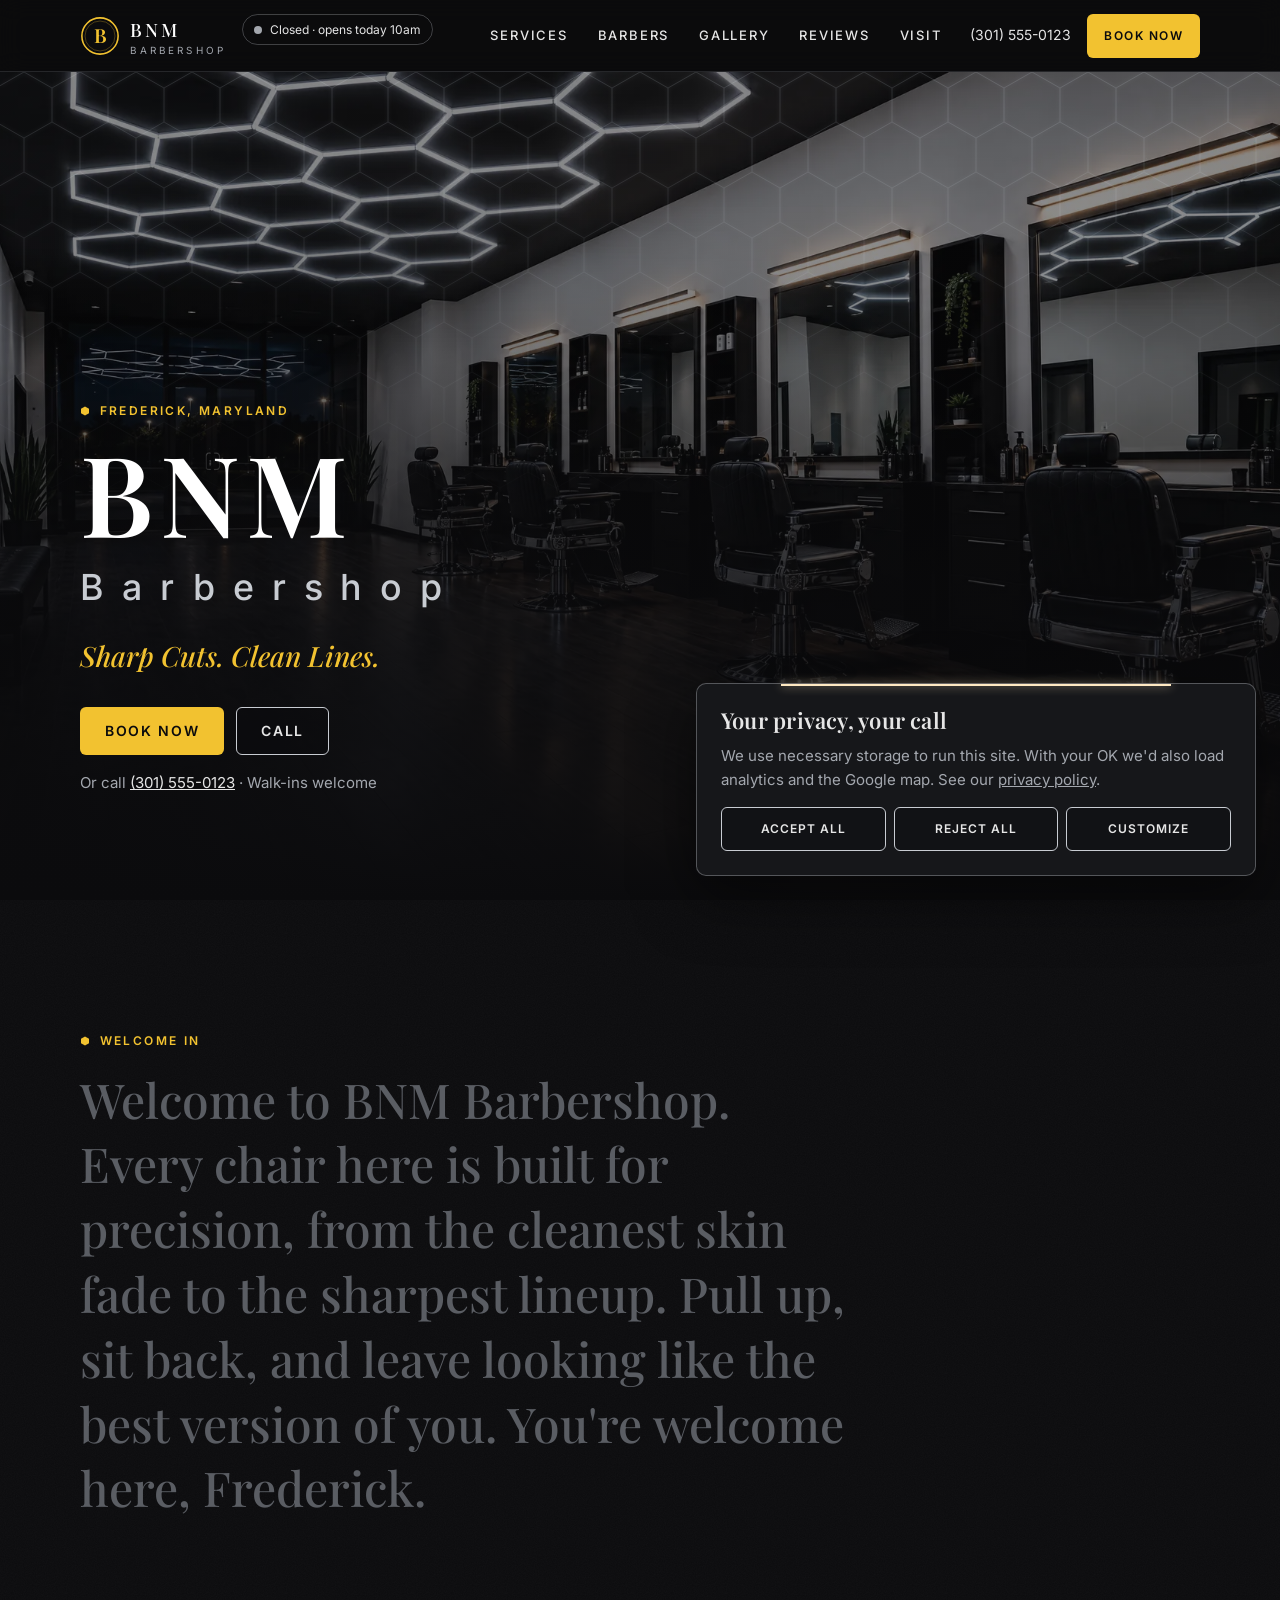
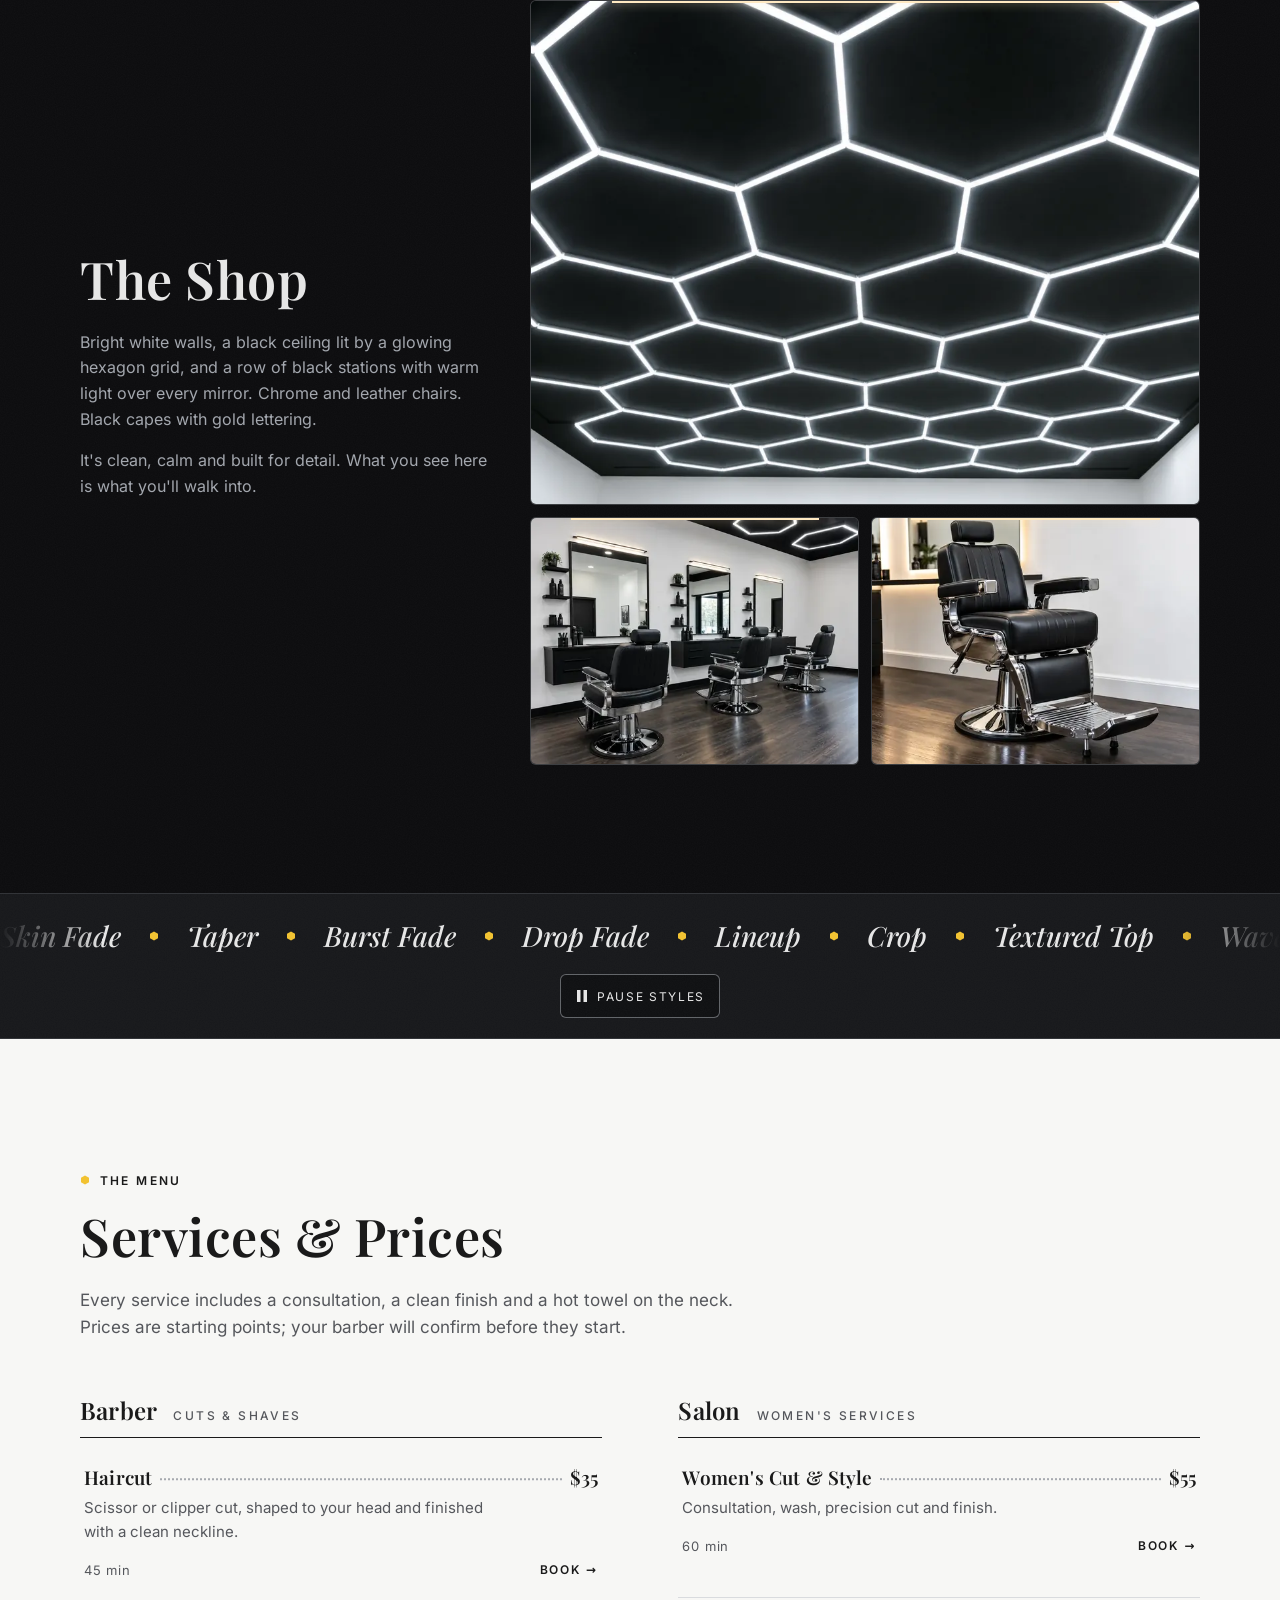
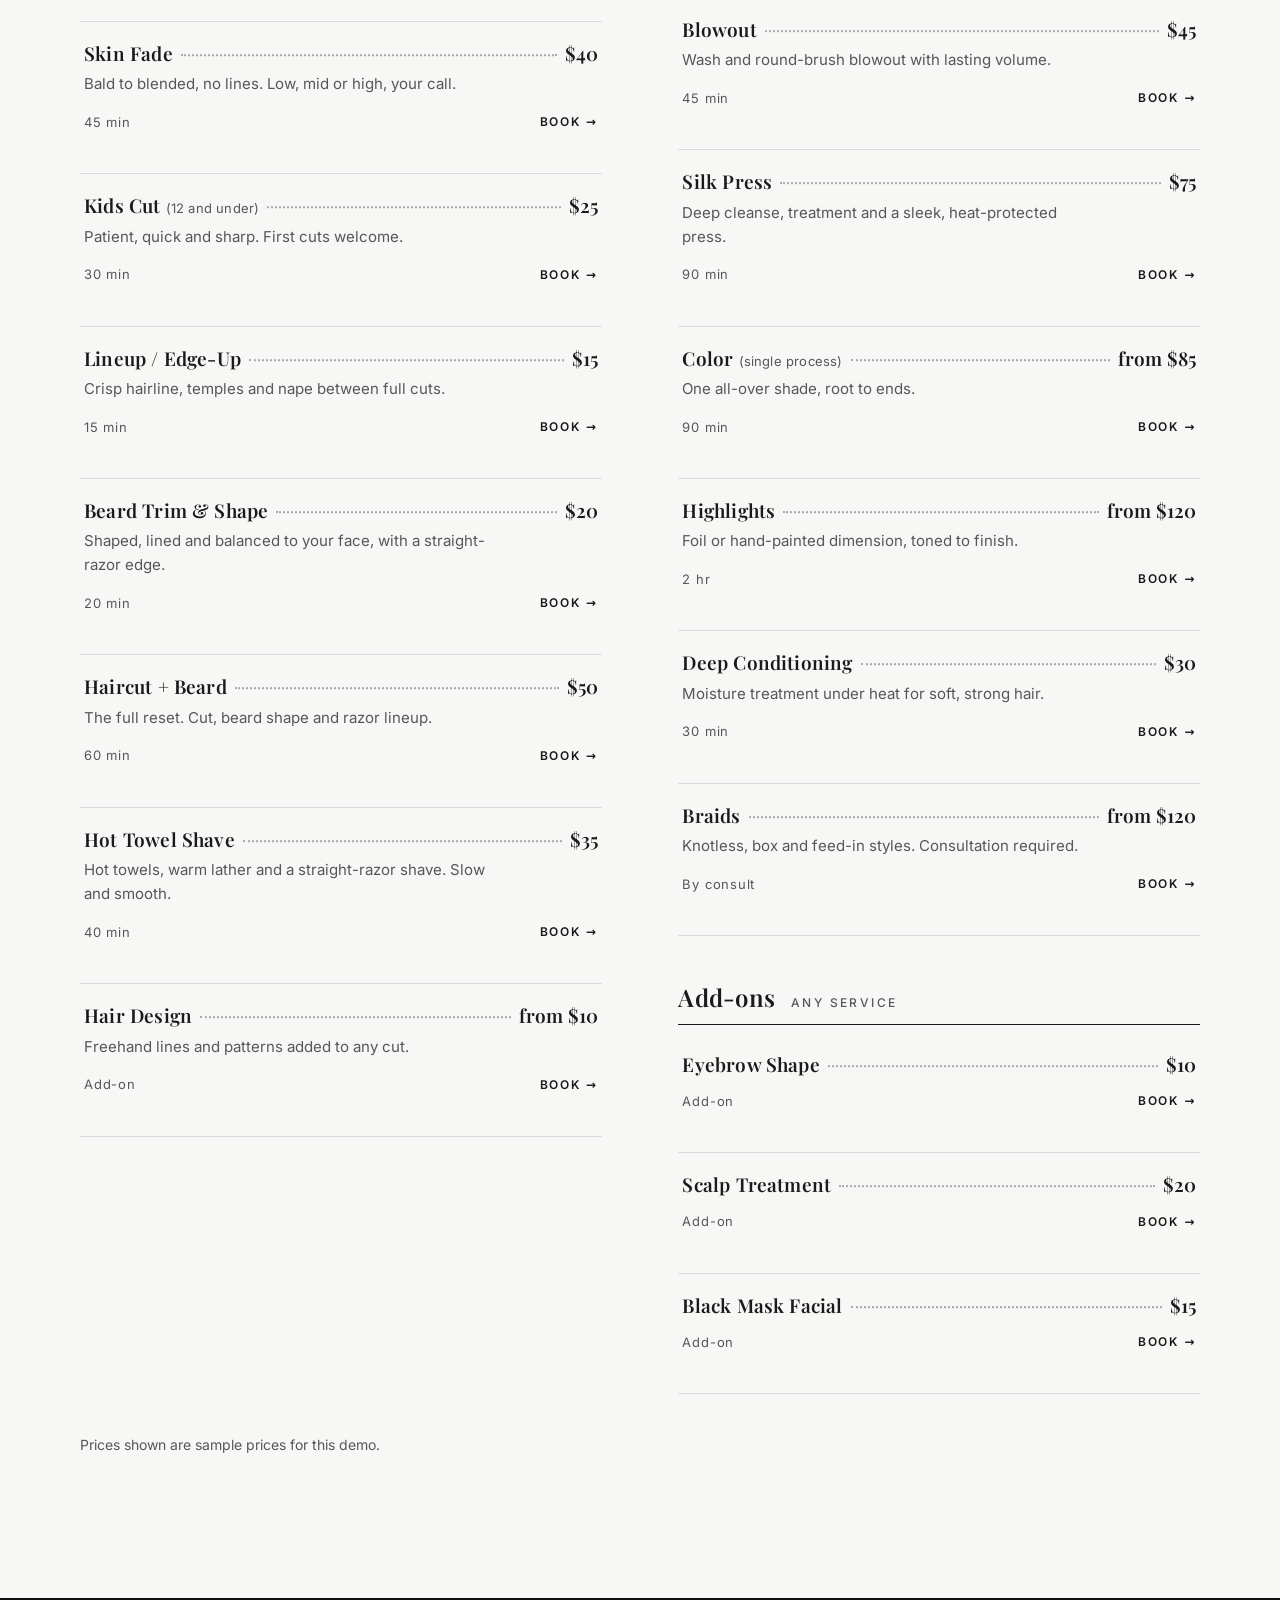
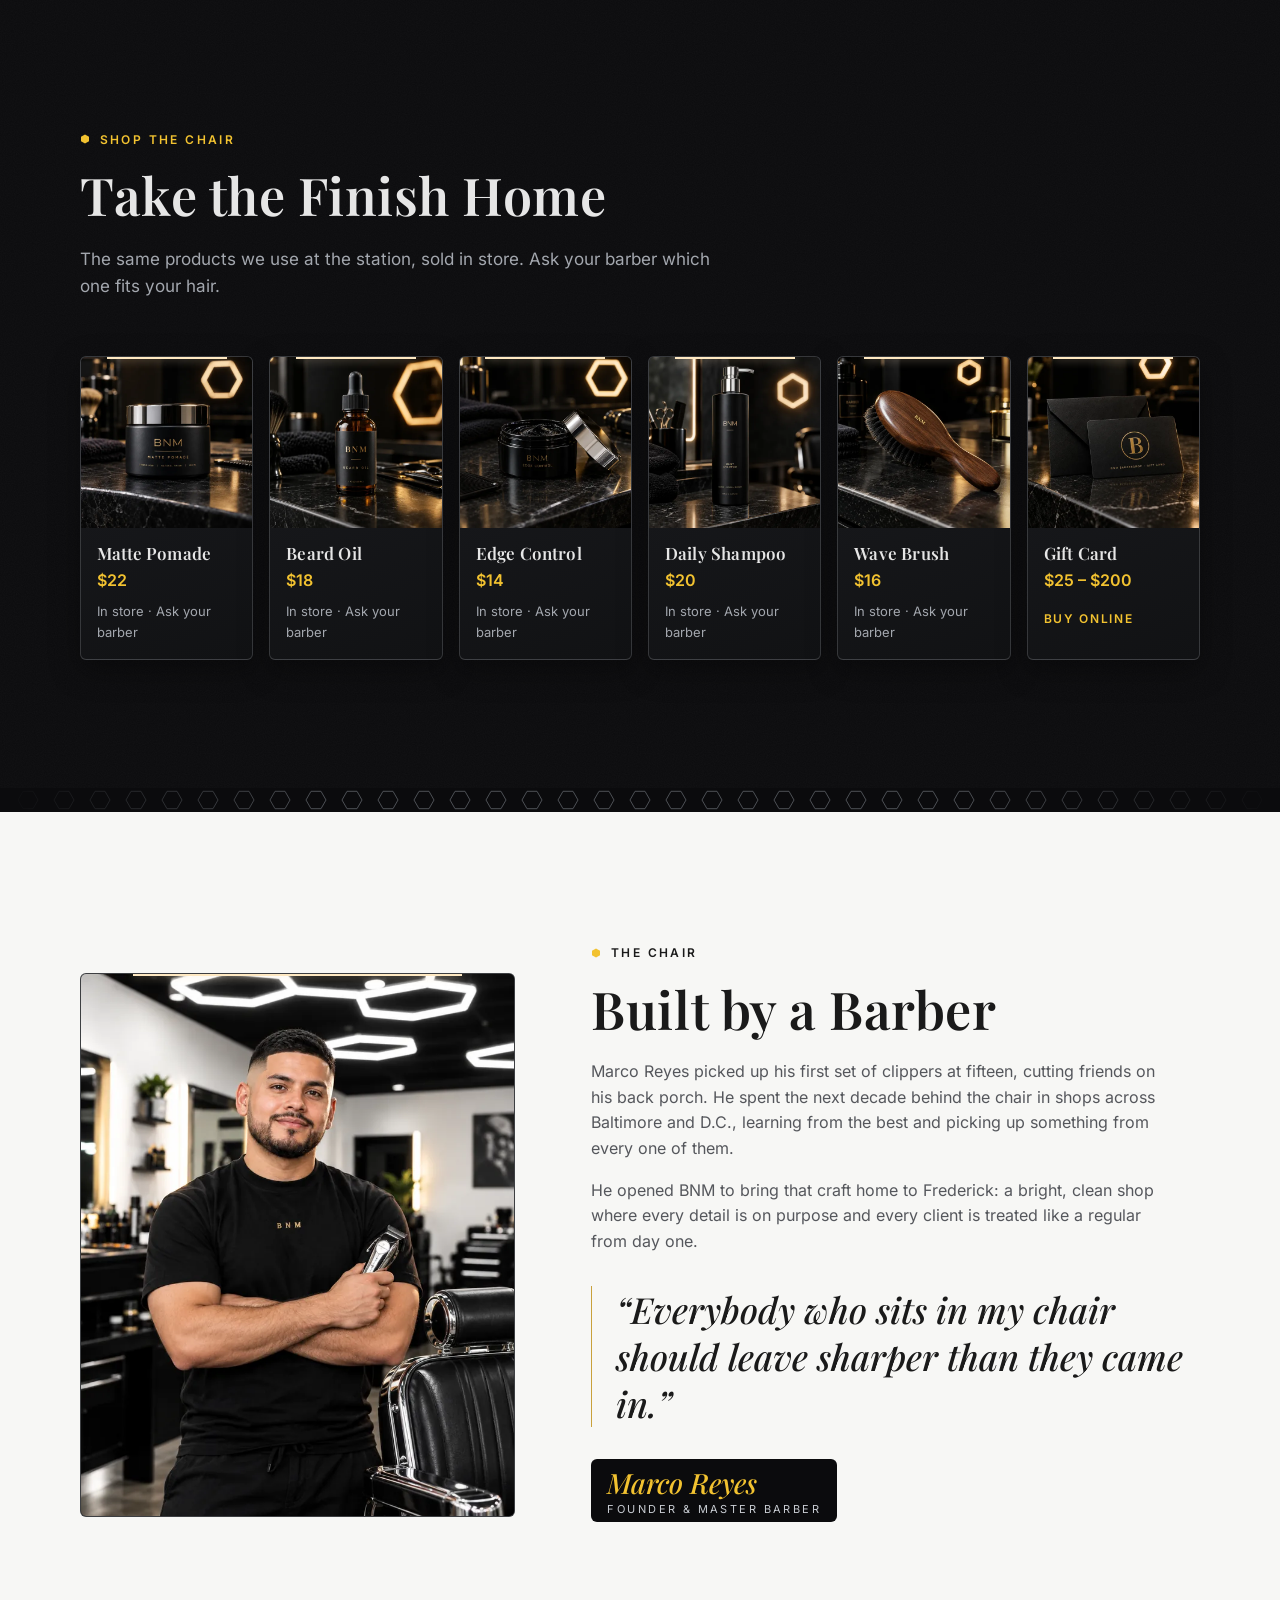
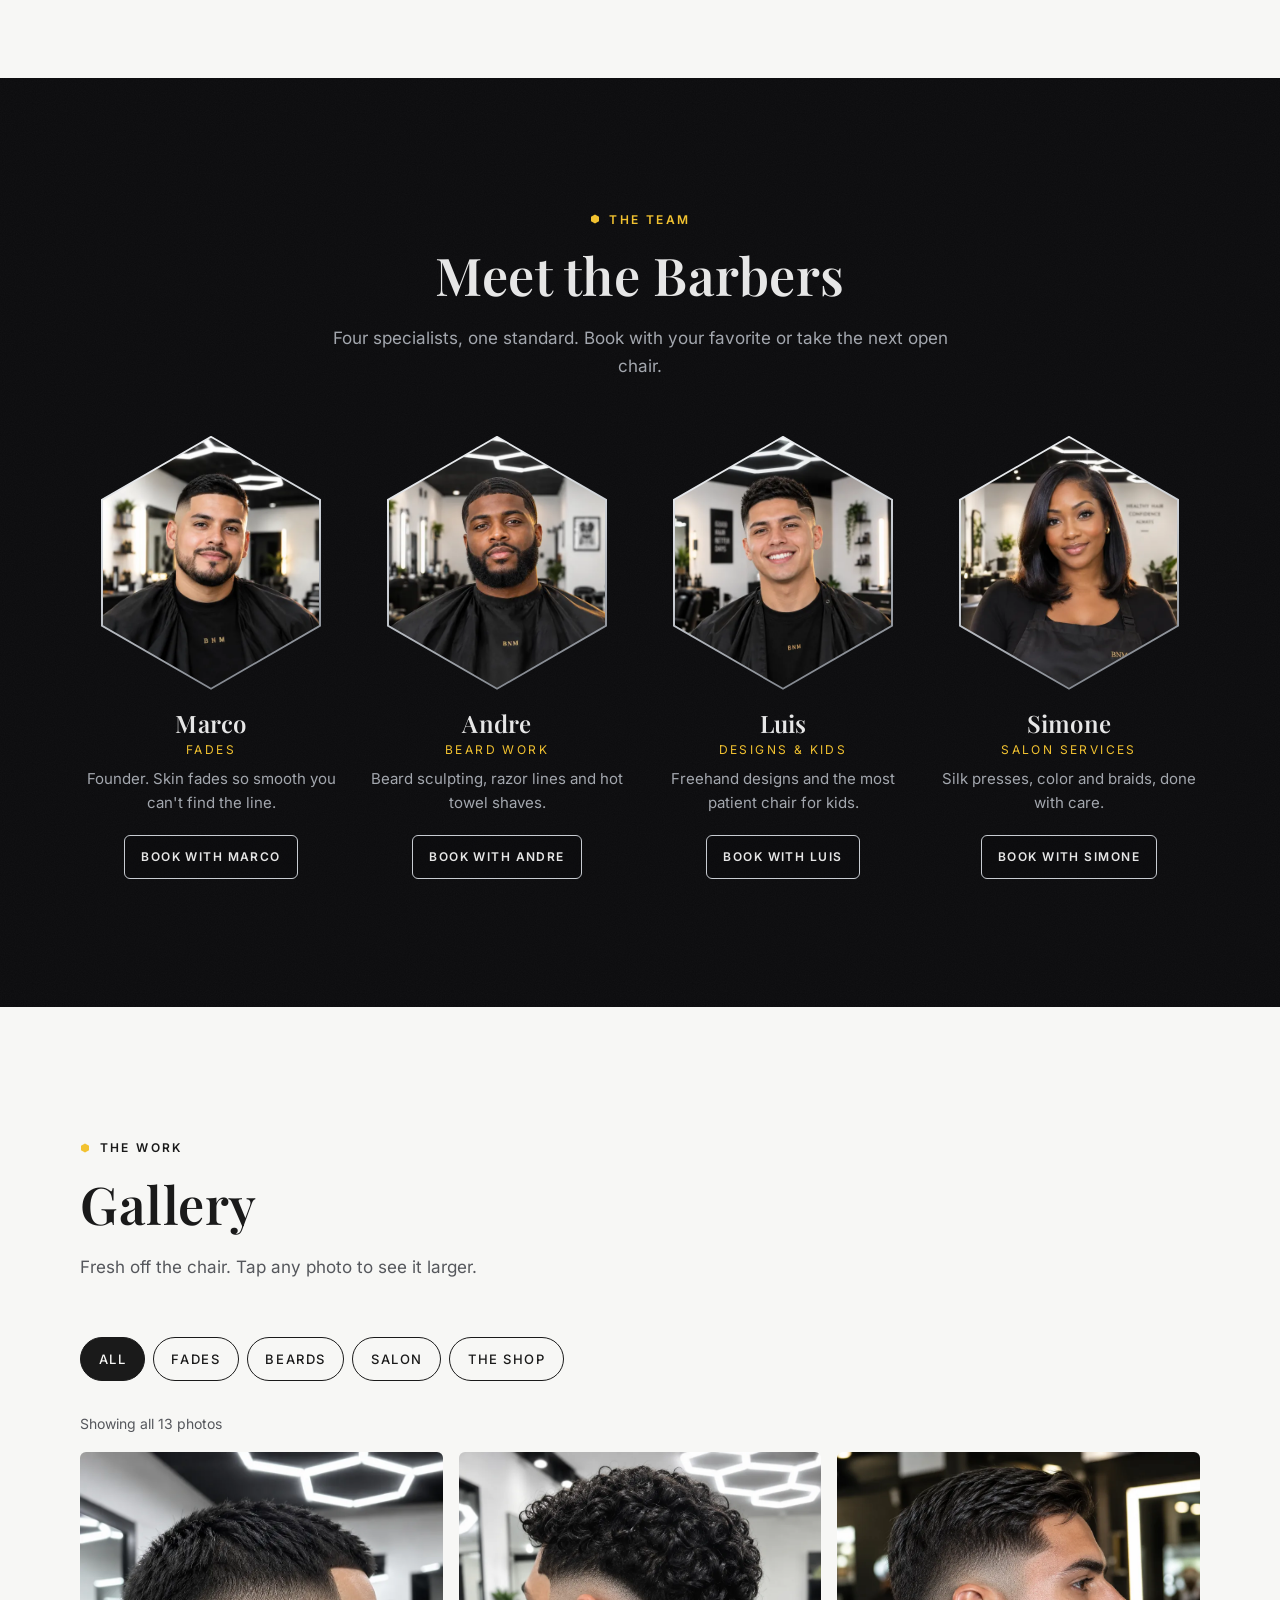
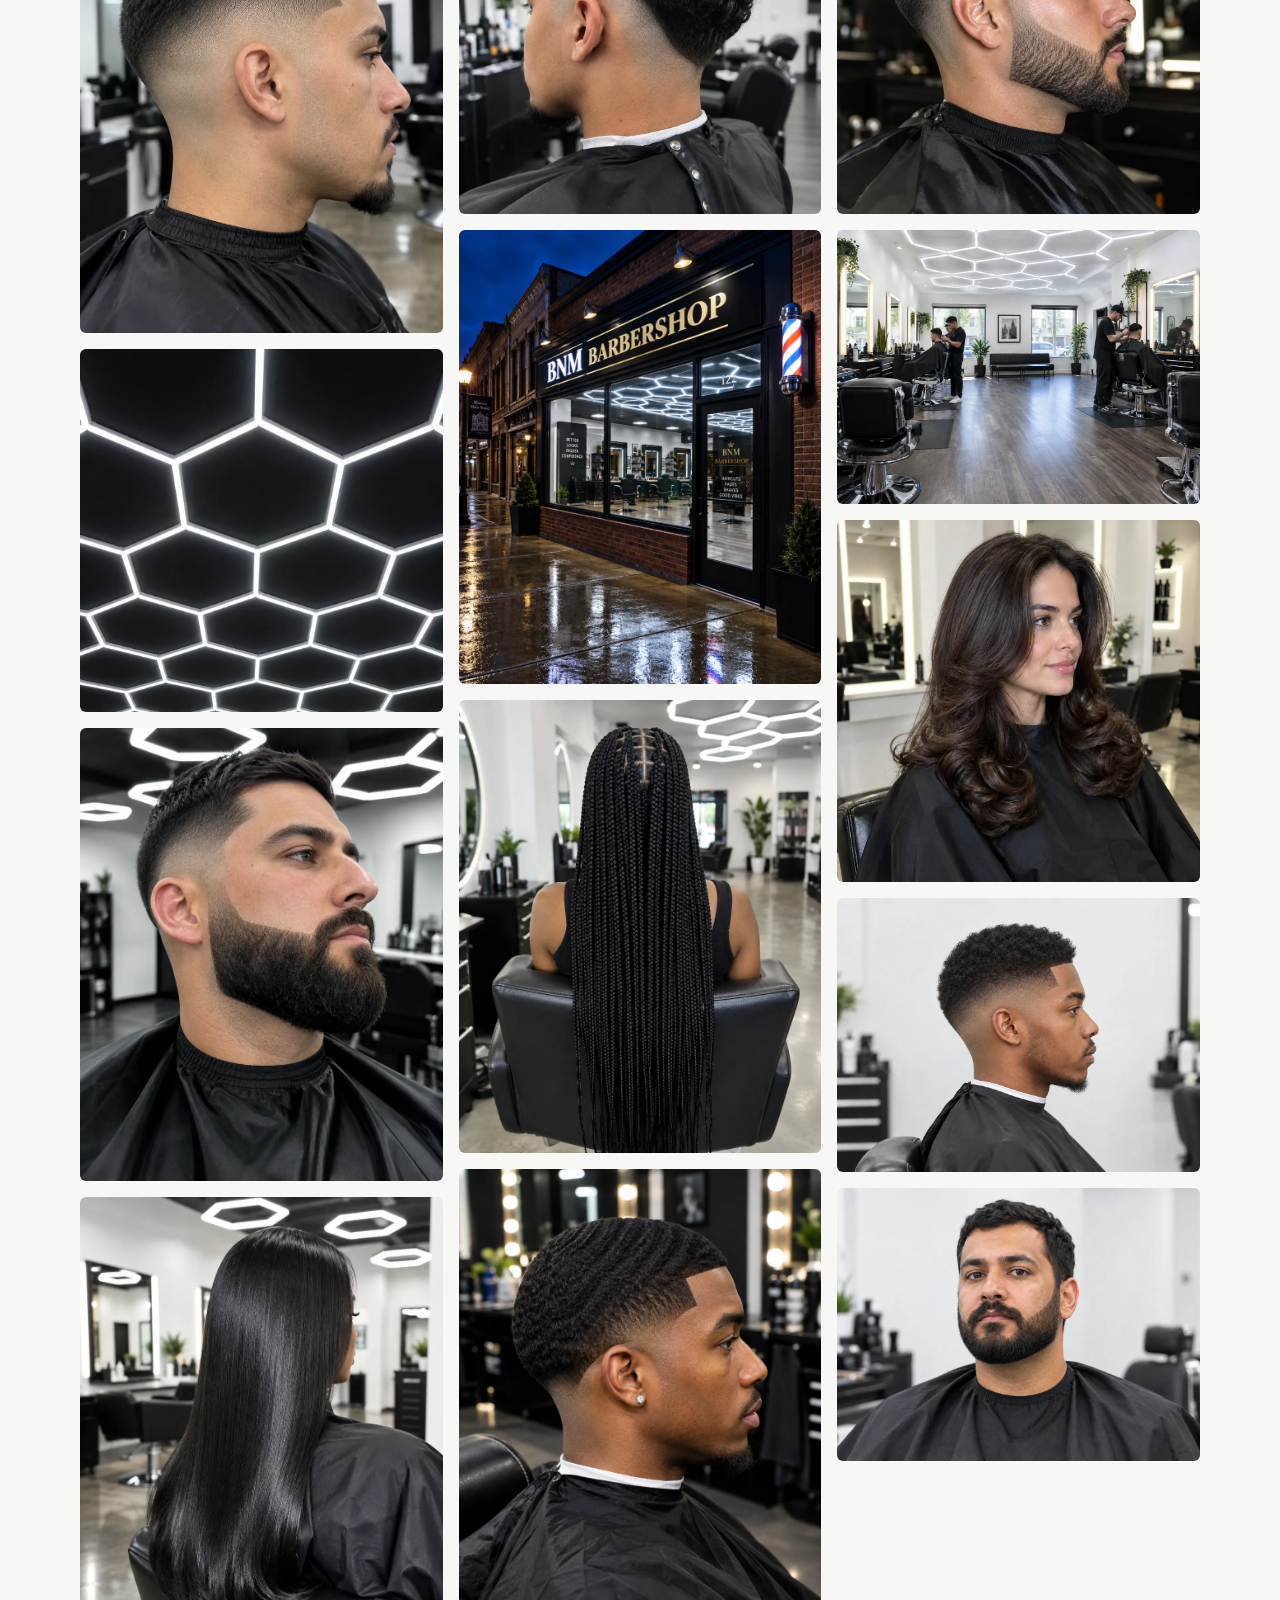
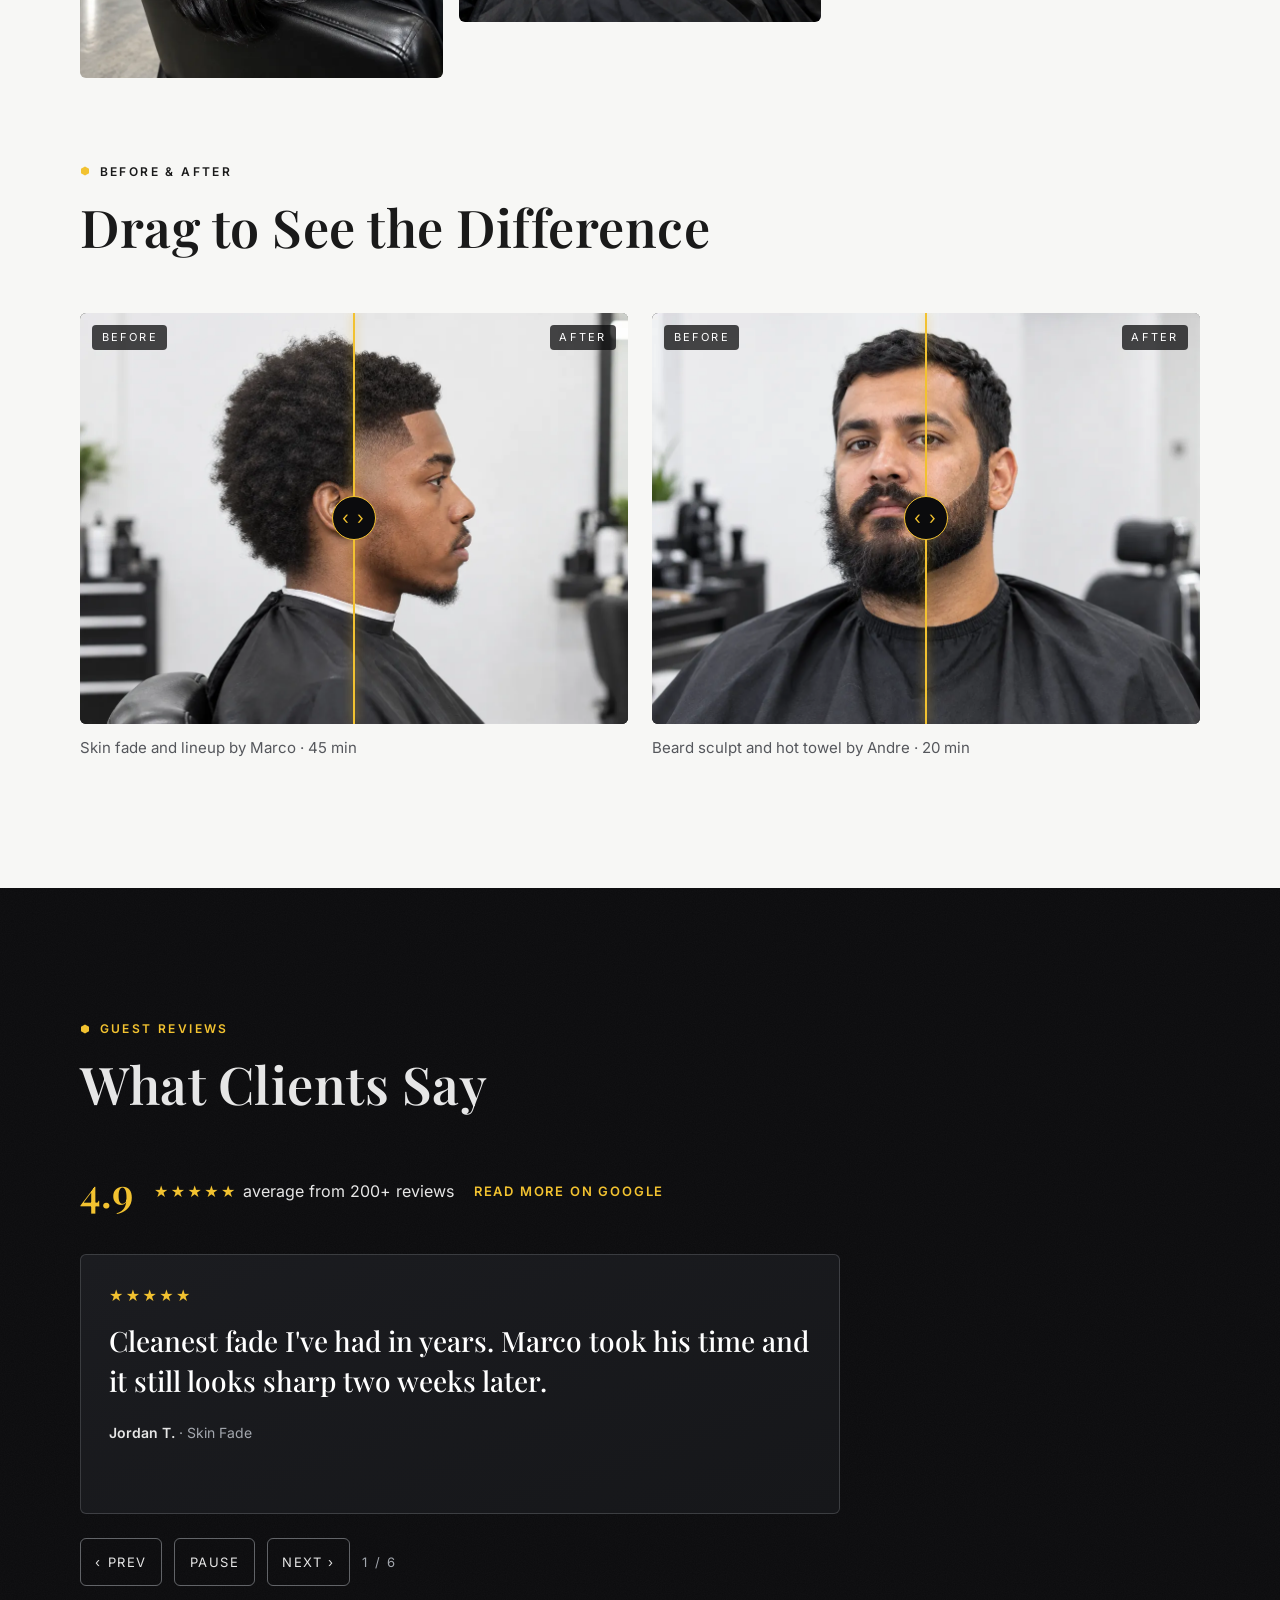
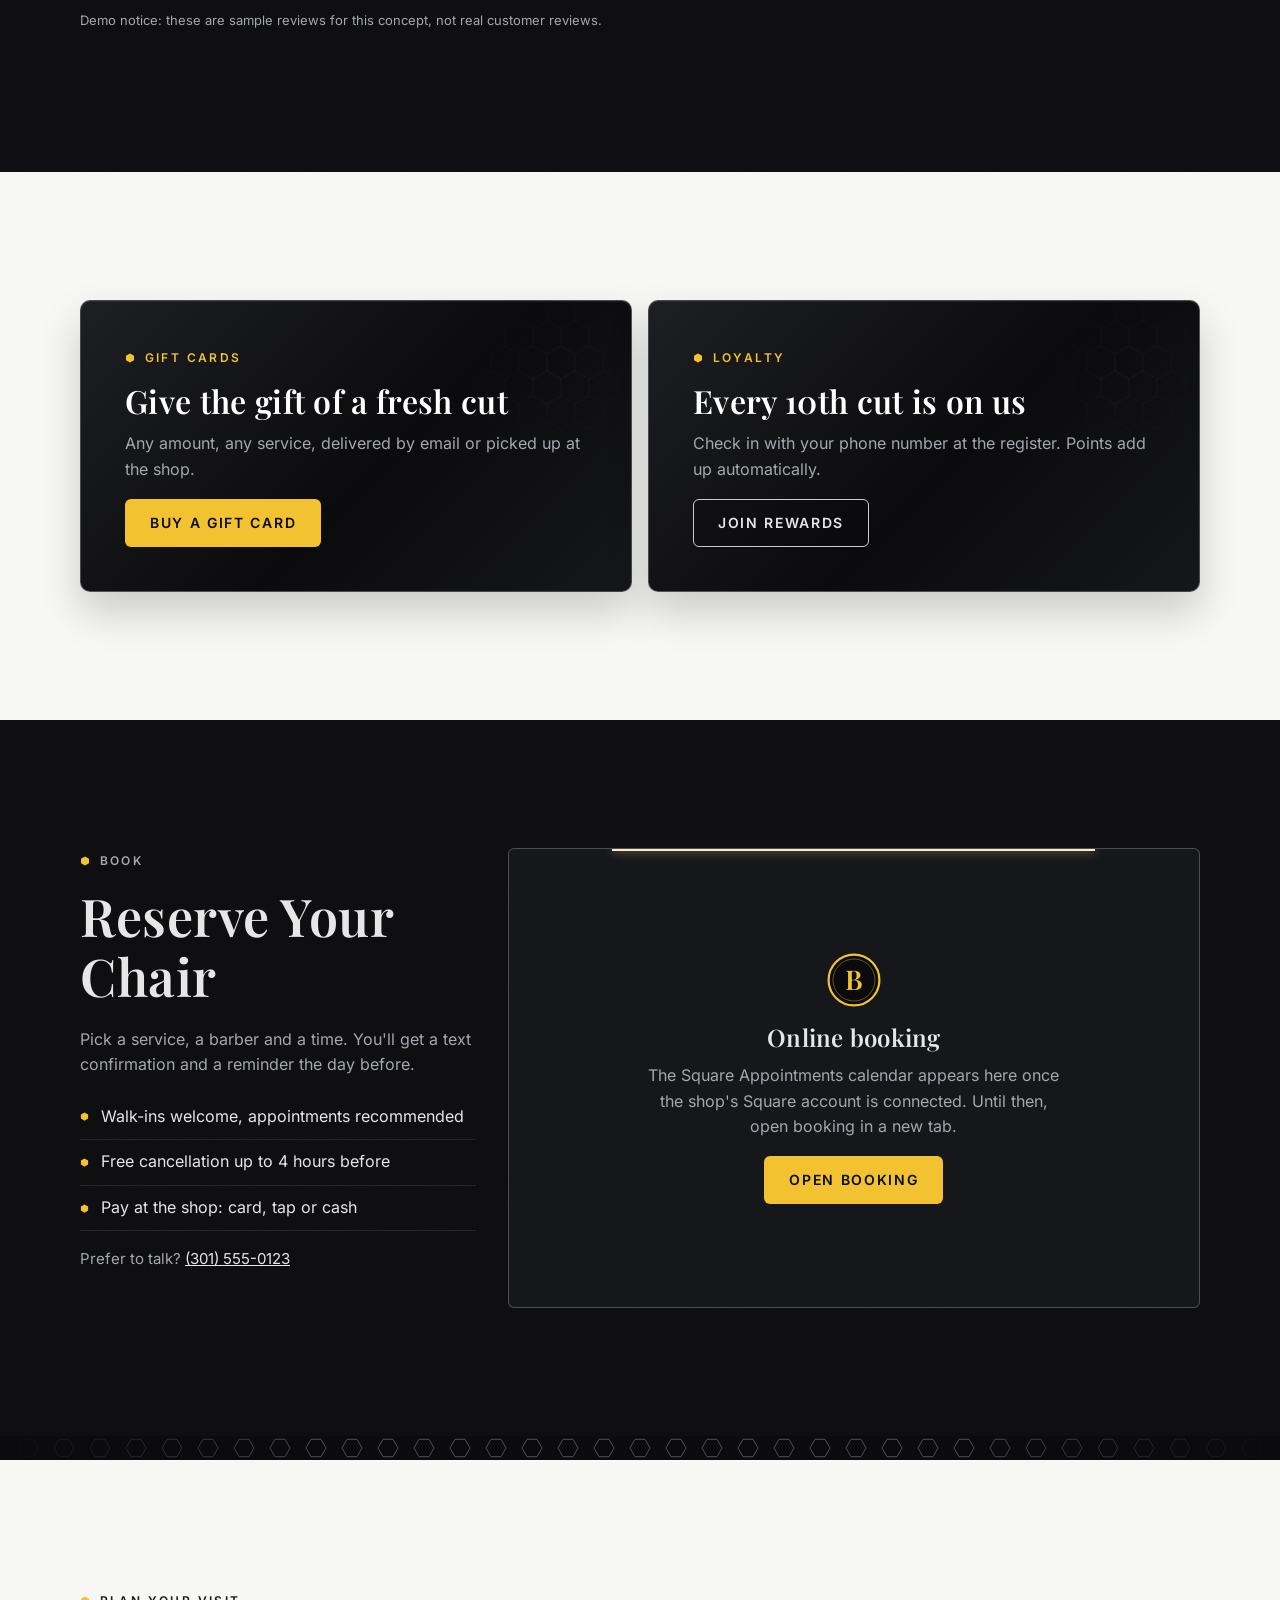
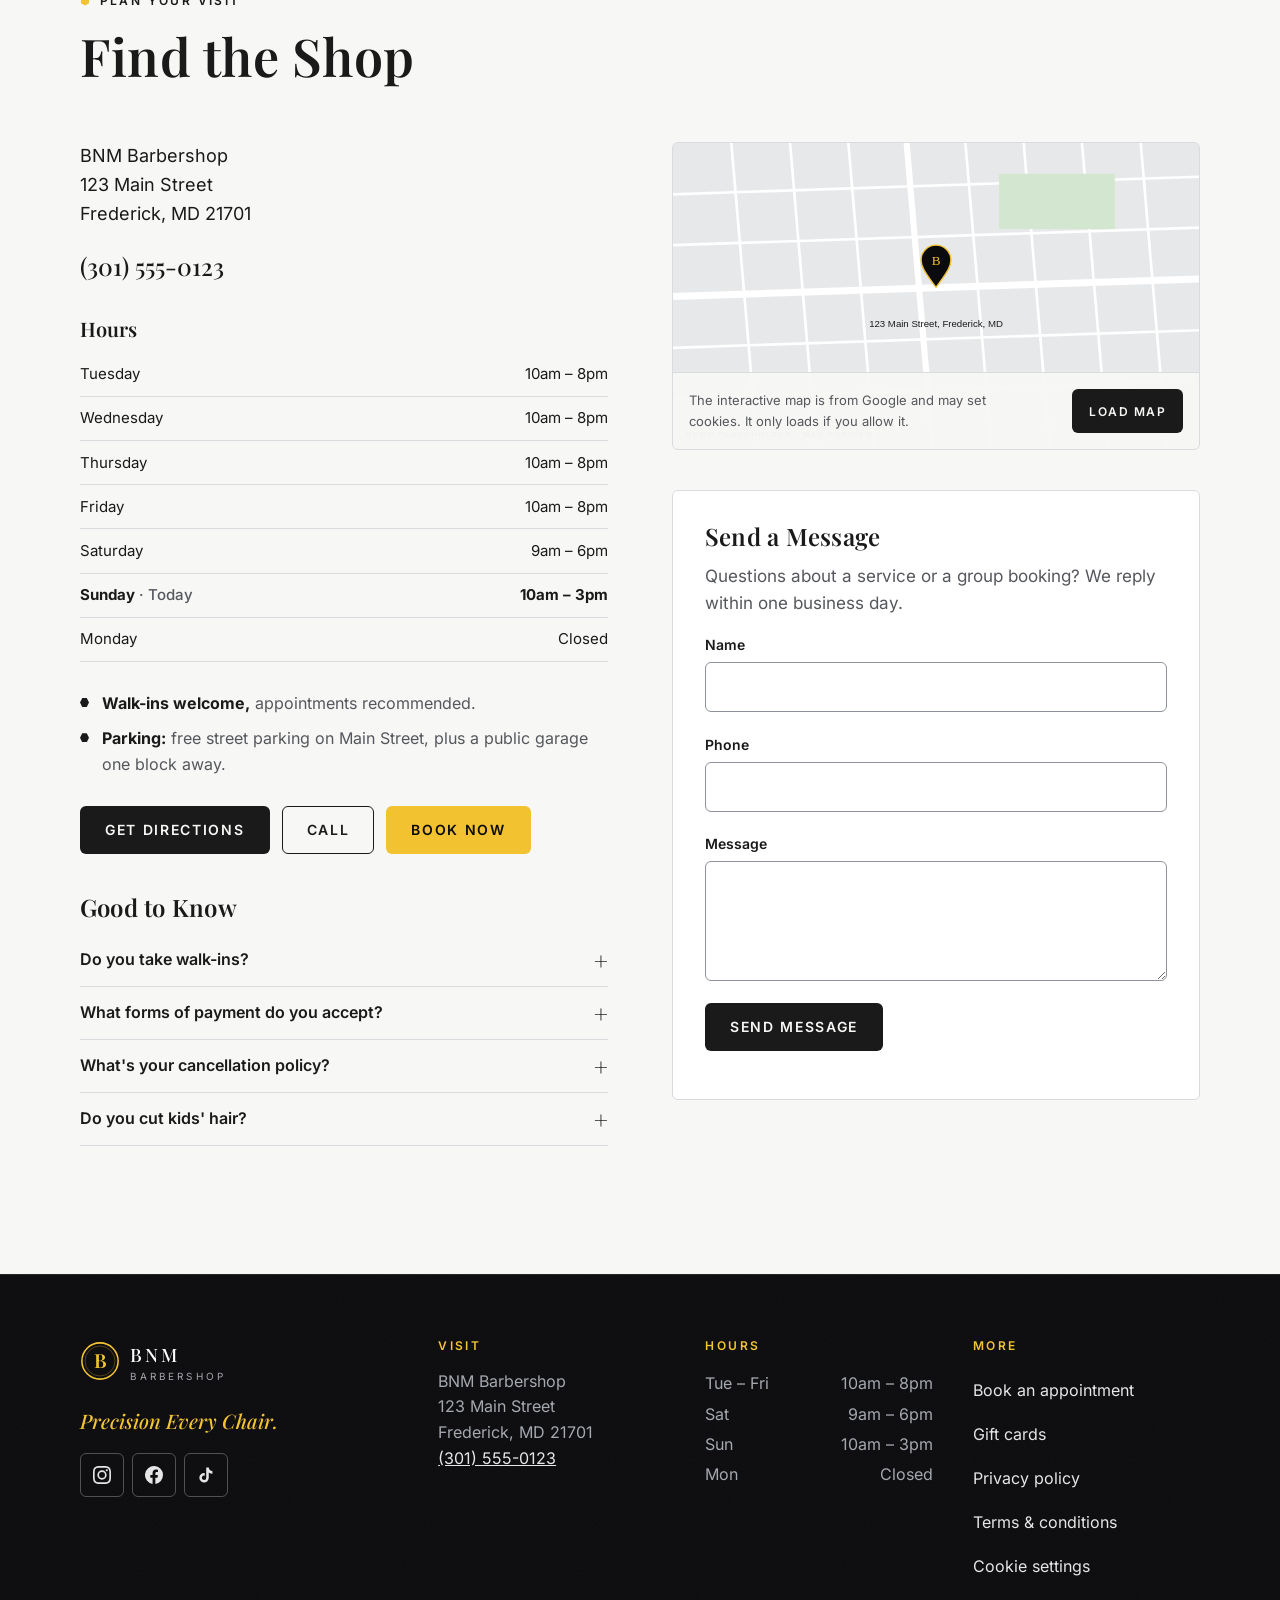
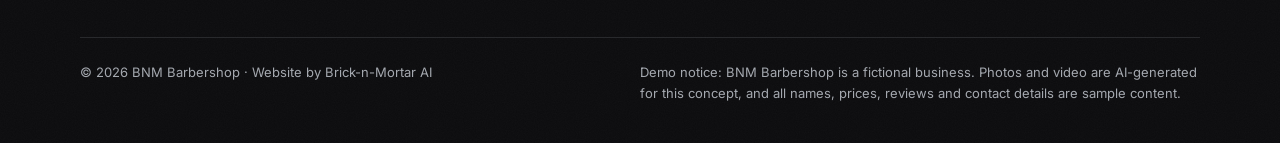
==== commit 7bbc5699: "Add terms, sitemap, GPC, consent-gated GA4 and speed fixes - terms.html, plus footer links on every " ====
--- a/index.html
+++ b/index.html
@@ -6,17 +6,27 @@
   <title>BNM Barbershop | Fades, Beard Trims &amp; Haircuts in Frederick, MD</title>
   <meta name="description" content="BNM Barbershop in Frederick, MD. Skin fades, lineups, beard sculpting, hot towel shaves and salon services. Walk-ins welcome, appointments recommended.">
   <meta name="theme-color" content="#0B0B0D">
-  <link rel="canonical" href="https://bnm-barbershop-demo.netlify.app/">
+  <link rel="canonical" href="https://bnm-barbershop-demo-site.netlify.app/">
   <meta property="og:type" content="website">
   <meta property="og:title" content="BNM Barbershop | Sharp Cuts. Clean Lines.">
   <meta property="og:description" content="Precision fades, beard work and salon services in Frederick, MD.">
-  <meta property="og:image" content="images/hero-poster-shop-interior.webp">
+  <meta property="og:url" content="https://bnm-barbershop-demo-site.netlify.app/">
+  <meta property="og:site_name" content="BNM Barbershop">
+  <meta property="og:image" content="https://bnm-barbershop-demo-site.netlify.app/images/og-share.jpg">
+  <meta property="og:image:type" content="image/jpeg">
+  <meta property="og:image:width" content="1200">
+  <meta property="og:image:height" content="630">
+  <meta property="og:image:alt" content="BNM Barbershop: black stations and chrome chairs under a glowing hexagon LED ceiling. Sharp Cuts. Clean Lines.">
+  <meta name="twitter:card" content="summary_large_image">
+  <meta name="twitter:title" content="BNM Barbershop | Sharp Cuts. Clean Lines.">
+  <meta name="twitter:description" content="Precision fades, beard work and salon services in Frederick, MD.">
+  <meta name="twitter:image" content="https://bnm-barbershop-demo-site.netlify.app/images/og-share.jpg">
   <link rel="icon" href="images/favicon.svg" type="image/svg+xml">
 
-  <link rel="preconnect" href="https://fonts.googleapis.com">
-  <link rel="preconnect" href="https://fonts.gstatic.com" crossorigin>
-  <link rel="stylesheet" href="https://fonts.googleapis.com/css2?family=Inter:wght@400;500;600;700&amp;family=Playfair+Display:ital,wght@0,500;0,600;1,500&amp;display=swap">
-  <link rel="preload" as="image" href="images/hero-poster-shop-interior.webp">
+  <link rel="preload" href="fonts/inter-normal-latin.woff2" as="font" type="font/woff2" crossorigin>
+  <link rel="preload" href="fonts/playfair-display-normal-latin.woff2" as="font" type="font/woff2" crossorigin>
+  <link rel="preload" as="image" href="images/hero-poster-shop-interior-960.webp" media="(max-width: 767.98px)">
+  <link rel="preload" as="image" href="images/hero-poster-shop-interior.webp" media="(min-width: 768px)">
   <link rel="stylesheet" href="css/styles.css">
   <script src="js/intro.js"></script>
   <script src="js/main.js" defer></script>
@@ -27,9 +37,9 @@
     "@type": "HairSalon",
     "name": "BNM Barbershop",
     "description": "Barbershop and salon in Frederick, MD: skin fades, lineups, beard work, hot towel shaves and women's salon services.",
-    "url": "https://bnm-barbershop-demo.netlify.app/",
+    "url": "https://bnm-barbershop-demo-site.netlify.app/",
     "telephone": "+1-301-555-0123",
-    "image": "https://bnm-barbershop-demo.netlify.app/images/hero-poster-shop-interior.webp",
+    "image": "https://bnm-barbershop-demo-site.netlify.app/images/og-share.jpg",
     "priceRange": "$$",
     "address": {
       "@type": "PostalAddress",
@@ -105,7 +115,6 @@
     <section class="hero" aria-labelledby="hero-title">
       <div class="hero__media" aria-hidden="true">
         <video class="hero__video" muted loop playsinline preload="none"
-               poster="images/hero-poster-shop-interior.webp"
                data-src="videos/hero-shop-interior.mp4"
                data-src-mobile="videos/hero-shop-interior.mp4"></video>
       </div>
@@ -144,9 +153,9 @@
             <p>It's clean, calm and built for detail. What you see here is what you'll walk into.</p>
           </div>
           <div class="space__grid">
-            <figure class="frame reveal"><img src="images/shop-interior-hex-ceiling.webp" width="1000" height="753" loading="lazy" decoding="async" alt="The hexagon LED grid glowing across the shop's black ceiling."></figure>
-            <figure class="frame reveal"><img src="images/shop-interior-stations.webp" width="1000" height="753" loading="lazy" decoding="async" alt="Black barber stations with mirrors and a warm light strip above each one."></figure>
-            <figure class="frame reveal"><img src="images/shop-interior-chair.webp" width="1000" height="753" loading="lazy" decoding="async" alt="A polished chrome and black leather barber chair."></figure>
+            <figure class="frame reveal"><img src="images/shop-interior-hex-ceiling.webp" srcset="images/shop-interior-hex-ceiling-500.webp 500w, images/shop-interior-hex-ceiling.webp 1000w" sizes="(min-width: 1200px) 720px, (min-width: 900px) 60vw, 100vw" width="1000" height="753" loading="lazy" decoding="async" alt="The hexagon LED grid glowing across the shop's black ceiling."></figure>
+            <figure class="frame reveal"><img src="images/shop-interior-stations.webp" srcset="images/shop-interior-stations-500.webp 500w, images/shop-interior-stations.webp 1000w" sizes="(min-width: 1200px) 360px, (min-width: 900px) 30vw, 50vw" width="1000" height="753" loading="lazy" decoding="async" alt="Black barber stations with mirrors and a warm light strip above each one."></figure>
+            <figure class="frame reveal"><img src="images/shop-interior-chair.webp" srcset="images/shop-interior-chair-500.webp 500w, images/shop-interior-chair.webp 1000w" sizes="(min-width: 1200px) 360px, (min-width: 900px) 30vw, 50vw" width="1000" height="753" loading="lazy" decoding="async" alt="A polished chrome and black leather barber chair."></figure>
           </div>
         </div>
       </div>
@@ -631,6 +640,7 @@
             <li><a href="#book">Book an appointment</a></li>
             <li><a href="https://squareup.com/gift/PLACEHOLDER/order" target="_blank" rel="noopener noreferrer">Gift cards<span class="visually-hidden"> (opens in a new tab)</span></a></li>
             <li><a href="privacy.html">Privacy policy</a></li>
+            <li><a href="terms.html">Terms &amp; conditions</a></li>
             <li><button type="button" data-cookie-settings>Cookie settings</button></li>
           </ul>
         </div>
@@ -670,6 +680,7 @@
   <section class="cookie" role="dialog" aria-labelledby="cookie-title" aria-describedby="cookie-desc" data-cookie hidden>
     <h2 id="cookie-title">Your privacy, your call</h2>
     <p id="cookie-desc">We use necessary storage to run this site. With your OK we'd also load analytics and the Google map. See our <a href="privacy.html">privacy policy</a>.</p>
+    <p class="cookie__gpc" data-gpc-note hidden>Your browser's Global Privacy Control signal is on, so analytics stay off.</p>
     <form data-cookie-form>
       <fieldset class="cookie__prefs" data-cookie-prefs hidden>
         <legend>Choose what to allow</legend>
--- a/css/styles.css
+++ b/css/styles.css
@@ -2,6 +2,24 @@
    BNM Barbershop: demo site stylesheet
    Swap the tokens below to re-skin this template for another client.
    ========================================================= */
+
+/* Self-hosted fonts (SIL Open Font License, see fonts/OFL.txt). Latin subset, variable weights. */
+@font-face {
+  font-family: "Inter"; font-style: normal; font-weight: 400 700; font-display: swap;
+  src: url("../fonts/inter-normal-latin.woff2") format("woff2");
+  unicode-range: U+0000-00FF, U+0131, U+0152-0153, U+02BB-02BC, U+02C6, U+02DA, U+02DC, U+0304, U+0308, U+0329, U+2000-206F, U+20AC, U+2122, U+2191, U+2193, U+2212, U+2215, U+FEFF, U+FFFD;
+}
+@font-face {
+  font-family: "Playfair Display"; font-style: normal; font-weight: 500 600; font-display: swap;
+  src: url("../fonts/playfair-display-normal-latin.woff2") format("woff2");
+  unicode-range: U+0000-00FF, U+0131, U+0152-0153, U+02BB-02BC, U+02C6, U+02DA, U+02DC, U+0304, U+0308, U+0329, U+2000-206F, U+20AC, U+2122, U+2191, U+2193, U+2212, U+2215, U+FEFF, U+FFFD;
+}
+@font-face {
+  font-family: "Playfair Display"; font-style: italic; font-weight: 500; font-display: swap;
+  src: url("../fonts/playfair-display-italic-latin.woff2") format("woff2");
+  unicode-range: U+0000-00FF, U+0131, U+0152-0153, U+02BB-02BC, U+02C6, U+02DA, U+02DC, U+0304, U+0308, U+0329, U+2000-206F, U+20AC, U+2122, U+2191, U+2193, U+2212, U+2215, U+FEFF, U+FFFD;
+}
+
 :root {
   /* Palette (DESIGN.md section 4) */
   --c-ceiling: #0B0B0D;      /* dark section background */
@@ -255,6 +273,7 @@
   overflow: hidden; background: var(--c-ceiling) url("../images/hero-poster-shop-interior.webp") center / cover no-repeat;
   padding-bottom: clamp(5rem, 10vh, 7rem);
 }
+@media (max-width: 767.98px) { .hero { background-image: url("../images/hero-poster-shop-interior-960.webp"); } }
 .hero__media { position: absolute; inset: 0; }
 .hero__video { width: 100%; height: 100%; object-fit: cover; }
 .hero__overlay {
@@ -653,6 +672,7 @@
 .toggle input { width: 22px; height: 22px; margin: .15rem 0 0; accent-color: var(--c-gold); flex: none; }
 .toggle span { display: grid; font-size: .875rem; color: var(--c-muted-on-dark); }
 .toggle strong { color: var(--c-text-on-dark); font-size: .9375rem; }
+.cookie__gpc { font-size: .8125rem; color: var(--c-gold); margin: .25rem 0 0; }
 
 /* ---------- Reveal on scroll ---------- */
 .js .reveal { opacity: 0; transform: translateY(12px); transition: opacity 280ms var(--ease), transform 280ms var(--ease); }
